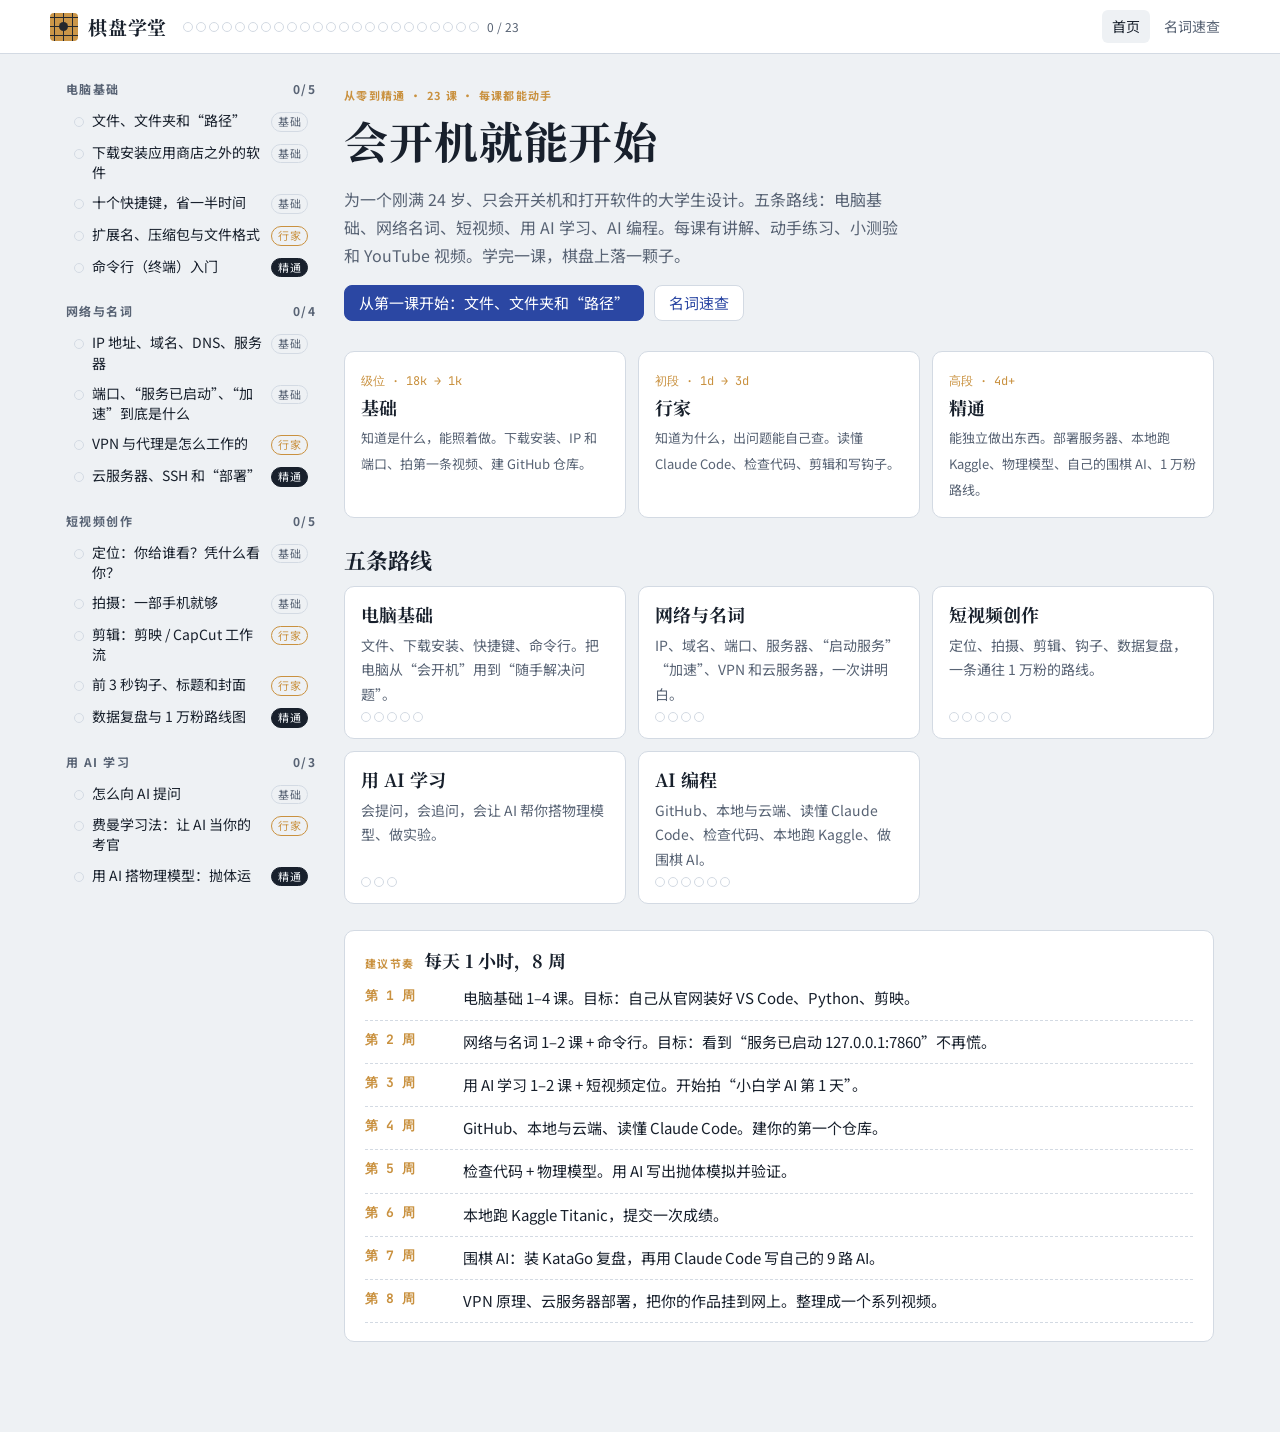
==== index.html @ 87fba6d6 "Add 棋盘学堂: interactive beginner learning site 23 lessons across computer basics, networking terms, sh" ====
<!doctype html>
<html lang="zh-CN">
<head>
<meta charset="utf-8">
<meta name="viewport" content="width=device-width, initial-scale=1, viewport-fit=cover">
<title>棋盘学堂</title>
<meta name="claude:viewport-fit-sides" content="cover">
<meta name="description" content="给零基础大学生的交互学习网站：电脑基础、网络名词、短视频、用 AI 学习、AI 编程。">
<link rel="preconnect" href="https://fonts.googleapis.com">
<link rel="preconnect" href="https://fonts.gstatic.com" crossorigin>
<link rel="stylesheet" href="https://fonts.googleapis.com/css2?family=JetBrains+Mono:wght@400;600&family=Noto+Sans+SC:wght@400;500;700&family=Noto+Serif+SC:wght@600;700&display=swap">
<style>
/* Layout: Go-board study room. Sticky header with a board-grid band, left column = tracks (tabs on phone), right = the lesson. Stones mark progress. */
:root {
  --paper: #eef1f4;
  --card: #ffffff;
  --ink: #18202c;
  --muted: #586374;
  --line: #d3dae3;
  --grid: rgba(24, 32, 44, 0.07);
  --accent: #2b47a3;
  --accent-soft: #e3e8f8;
  --wood: #c9913f;
  --wood-soft: #f5e6cc;
  --good: #1f7a4d;
  --good-soft: #dcf1e5;
  --bad: #b33a2e;
  --bad-soft: #f8e1de;
  --stone-b: #1a1d22;
  --stone-w: #fbfbf8;
  --code-bg: #f4f6f9;
  --font-display: "Noto Serif SC", "Songti SC", "SimSun", serif;
  --font-body: "Noto Sans SC", "PingFang SC", "Microsoft YaHei", system-ui, sans-serif;
  --font-mono: "JetBrains Mono", ui-monospace, "SF Mono", Consolas, monospace;
  --radius: 10px;
}
@media (prefers-color-scheme: dark) {
  :root:not([data-theme="light"]) {
    --paper: #0f131a; --card: #161c26; --ink: #e5e9f0; --muted: #98a3b3; --line: #273142;
    --grid: rgba(229, 233, 240, 0.05); --accent: #8ea4ff; --accent-soft: #1e2847;
    --wood: #d7a252; --wood-soft: #3a2c16; --good: #5fcf96; --good-soft: #15342a;
    --bad: #ff8a7a; --bad-soft: #3d1d1a; --stone-b: #07080a; --stone-w: #eceae2; --code-bg: #10151d;
    color-scheme: dark;
  }
}
:root[data-theme="dark"] {
  --paper: #0f131a; --card: #161c26; --ink: #e5e9f0; --muted: #98a3b3; --line: #273142;
  --grid: rgba(229, 233, 240, 0.05); --accent: #8ea4ff; --accent-soft: #1e2847;
  --wood: #d7a252; --wood-soft: #3a2c16; --good: #5fcf96; --good-soft: #15342a;
  --bad: #ff8a7a; --bad-soft: #3d1d1a; --stone-b: #07080a; --stone-w: #eceae2; --code-bg: #10151d;
  color-scheme: dark;
}

* { box-sizing: border-box; }
html { -webkit-text-size-adjust: 100%; }
body {
  margin: 0; background: var(--paper); color: var(--ink);
  font-family: var(--font-body); font-size: 15px; line-height: 1.75;
}
body::before { content: ""; position: fixed; inset: 0 0 auto; height: env(safe-area-inset-top, 0px); z-index: 10; background: var(--card); }
a { color: var(--accent); }
button, input, textarea, select { font: inherit; color: inherit; }
:focus-visible { outline: 2px solid var(--accent); outline-offset: 2px; }
code, kbd, pre { font-family: var(--font-mono); font-size: 0.88em; }
code { background: var(--code-bg); border: 1px solid var(--line); border-radius: 4px; padding: 0 4px; }
kbd { background: var(--card); border: 1px solid var(--line); border-bottom-width: 2px; border-radius: 4px; padding: 0 5px; }
pre { background: var(--code-bg); border: 1px solid var(--line); border-radius: 8px; padding: 12px 14px; overflow-x: auto; line-height: 1.55; margin: 0; }
pre code { background: none; border: 0; padding: 0; }
h1, h2, h3 { font-family: var(--font-display); text-wrap: balance; line-height: 1.3; margin: 0; }

/* ---------- header ---------- */
.top {
  position: sticky; top: env(safe-area-inset-top, 0px); z-index: 5;
  background: var(--card); border-bottom: 1px solid var(--line);
  padding-left: max(16px, env(safe-area-inset-left, 0px)); padding-right: max(16px, env(safe-area-inset-right, 0px));
}
.top-inner { max-width: 1180px; margin: 0 auto; display: flex; align-items: center; gap: 16px; padding-block: 10px; flex-wrap: wrap; }
.brand { display: flex; align-items: center; gap: 10px; text-decoration: none; color: var(--ink); }
.brand-mark { width: 28px; height: 28px; border-radius: 4px; background: var(--wood);
  background-image: linear-gradient(var(--stone-b) 1px, transparent 1px), linear-gradient(90deg, var(--stone-b) 1px, transparent 1px);
  background-size: 9px 9px; background-position: 4px 4px; position: relative; opacity: .95; }
.brand-mark::after { content: ""; position: absolute; width: 9px; height: 9px; border-radius: 50%; background: var(--stone-b); left: 9px; top: 9px; }
.brand-name { font-family: var(--font-display); font-weight: 700; font-size: 19px; letter-spacing: .04em; }
.top-nav { display: flex; gap: 4px; margin-left: auto; flex-wrap: wrap; }
.top-nav a { text-decoration: none; color: var(--muted); padding: 4px 10px; border-radius: 6px; font-size: 14px; }
.top-nav a.on, .top-nav a:hover { color: var(--ink); background: var(--paper); }
.progress-line { display: flex; align-items: center; gap: 8px; font-size: 12px; color: var(--muted); font-variant-numeric: tabular-nums; }
.stones { display: flex; gap: 3px; flex-wrap: wrap; }
.stone { width: 10px; height: 10px; border-radius: 50%; border: 1px solid var(--line); background: transparent; }
.stone.done { background: var(--stone-b); border-color: var(--stone-b); }
:root[data-theme="dark"] .stone.done { background: var(--stone-w); border-color: var(--stone-w); }
@media (prefers-color-scheme: dark) { :root:not([data-theme="light"]) .stone.done { background: var(--stone-w); border-color: var(--stone-w); } }

/* ---------- shell ---------- */
.shell {
  max-width: 1180px; margin: 0 auto; display: grid; grid-template-columns: 250px minmax(0, 1fr); gap: 28px;
  padding-left: max(16px, env(safe-area-inset-left, 0px)); padding-right: max(16px, env(safe-area-inset-right, 0px)); padding-block: 24px 64px;
}
.side { position: sticky; top: calc(env(safe-area-inset-top, 0px) + 70px); align-self: start; max-height: calc(100vh - 90px); overflow-y: auto; }
.track { margin-bottom: 18px; }
.track-h { font-size: 12px; letter-spacing: .12em; color: var(--muted); margin: 0 0 6px; display: flex; justify-content: space-between; font-weight: 700; }
.track ul { list-style: none; margin: 0; padding: 0; }
.track a { display: flex; gap: 8px; align-items: baseline; text-decoration: none; color: var(--ink); padding: 5px 8px; border-radius: 6px; font-size: 14px; line-height: 1.45; }
.track a:hover { background: var(--card); }
.track a.on { background: var(--accent-soft); color: var(--ink); font-weight: 500; }
.track a .stone { flex: none; transform: translateY(1px); }
.lvl { flex: none; font-size: 11px; padding: 0 6px; border-radius: 99px; border: 1px solid var(--line); color: var(--muted); line-height: 1.6; letter-spacing: .04em; }
.lvl.l2 { border-color: var(--wood); color: var(--wood); }
.lvl.l3 { background: var(--ink); color: var(--paper); border-color: var(--ink); }

main { min-width: 0; }
.crumb { font-size: 13px; color: var(--muted); display: flex; gap: 8px; align-items: center; flex-wrap: wrap; margin-bottom: 8px; }
.lesson-h1 { font-size: clamp(24px, 4vw, 34px); margin-bottom: 6px; }
.lead { color: var(--muted); font-size: 16px; margin: 0 0 22px; max-width: 68ch; }
.prose { max-width: 70ch; }
.prose h2 { font-size: 21px; margin: 30px 0 10px; }
.prose h3 { font-size: 17px; margin: 22px 0 6px; }
.prose p, .prose ul, .prose ol { margin: 0 0 12px; }
.prose li { margin-bottom: 4px; }
.prose pre { margin: 6px 0 14px; }
.note { border-left: 3px solid var(--wood); background: var(--wood-soft); padding: 10px 14px; border-radius: 0 8px 8px 0; margin: 14px 0; }
.note.warn { border-color: var(--bad); background: var(--bad-soft); }
.tbl { overflow-x: auto; margin: 10px 0 16px; }
.tbl table { border-collapse: collapse; min-width: 480px; width: 100%; font-size: 14px; }
.tbl th, .tbl td { border-bottom: 1px solid var(--line); padding: 7px 10px; text-align: left; vertical-align: top; }
.tbl th { font-weight: 700; color: var(--muted); font-size: 12px; letter-spacing: .06em; }

/* ---------- blocks ---------- */
.block { background: var(--card); border: 1px solid var(--line); border-radius: var(--radius); padding: 18px 20px; margin: 26px 0; }
.block-h { display: flex; align-items: baseline; gap: 10px; margin-bottom: 12px; flex-wrap: wrap; }
.block-h h2 { font-size: 18px; }
.tag { font-size: 11px; letter-spacing: .12em; color: var(--wood); font-weight: 700; }
.btn { border: 1px solid var(--line); background: var(--card); border-radius: 8px; padding: 6px 14px; cursor: pointer; line-height: 1.5; }
.btn:hover { border-color: var(--accent); }
.btn.primary { background: var(--accent); border-color: var(--accent); color: var(--card); }
.btn.small { padding: 2px 10px; font-size: 13px; }
.row { display: flex; gap: 10px; flex-wrap: wrap; align-items: center; }
.input, textarea.input, select.input { border: 1px solid var(--line); background: var(--paper); border-radius: 8px; padding: 7px 10px; width: 100%; }
textarea.input { resize: vertical; min-height: 70px; }
.muted { color: var(--muted); }
.small { font-size: 13px; }
.ok { color: var(--good); } .no { color: var(--bad); }

/* quiz */
.q { margin-bottom: 16px; }
.q-t { font-weight: 500; margin-bottom: 6px; }
.opts { display: grid; gap: 6px; }
.opt { text-align: left; border: 1px solid var(--line); background: var(--paper); border-radius: 8px; padding: 7px 12px; cursor: pointer; line-height: 1.5; }
.opt:hover { border-color: var(--accent); }
.opt.right { border-color: var(--good); background: var(--good-soft); }
.opt.wrong { border-color: var(--bad); background: var(--bad-soft); }
.explain { font-size: 14px; margin-top: 6px; }

/* videos */
.vids { display: grid; grid-template-columns: repeat(auto-fill, minmax(230px, 1fr)); gap: 10px; }
.vid { display: flex; gap: 10px; align-items: center; text-decoration: none; color: var(--ink); border: 1px solid var(--line); border-radius: 8px; padding: 10px 12px; background: var(--paper); line-height: 1.45; }
.vid:hover { border-color: var(--accent); }
.play { flex: none; width: 30px; height: 22px; border-radius: 6px; background: var(--bad); position: relative; }
.play::after { content: ""; position: absolute; left: 12px; top: 6px; border-left: 8px solid #fff; border-top: 5px solid transparent; border-bottom: 5px solid transparent; }
.vid small { display: block; color: var(--muted); font-size: 12px; }
.embed { margin-top: 12px; aspect-ratio: 16 / 9; max-width: 100%; width: 100%; border: 0; border-radius: 8px; background: #000; }
.saved-vids { display: grid; gap: 10px; margin-top: 10px; }

.done-bar { display: flex; gap: 14px; align-items: center; flex-wrap: wrap; justify-content: space-between; border-top: 1px solid var(--line); padding-top: 18px; margin-top: 30px; }

/* home */
.hero { padding-block: 8px 10px; }
.hero h1 { font-size: clamp(28px, 5vw, 44px); letter-spacing: .02em; }
.hero p { max-width: 62ch; color: var(--muted); font-size: 16px; }
.ladder { display: grid; grid-template-columns: repeat(3, minmax(0, 1fr)); gap: 12px; margin: 20px 0; }
.rung { border: 1px solid var(--line); border-radius: var(--radius); padding: 14px 16px; background: var(--card); }
.rung b { font-family: var(--font-display); font-size: 18px; display: block; }
.rung .rank { font-family: var(--font-mono); font-size: 12px; color: var(--wood); }
.track-cards { display: grid; grid-template-columns: repeat(auto-fill, minmax(260px, 1fr)); gap: 12px; }
.tcard { border: 1px solid var(--line); background: var(--card); border-radius: var(--radius); padding: 16px; text-decoration: none; color: var(--ink); display: flex; flex-direction: column; gap: 6px; }
.tcard:hover { border-color: var(--accent); }
.tcard h3 { font-size: 18px; }
.tcard p { margin: 0; color: var(--muted); font-size: 14px; flex: 1; }
.plan { counter-reset: wk; list-style: none; padding: 0; margin: 0; display: grid; gap: 8px; }
.plan li { display: grid; grid-template-columns: 88px minmax(0, 1fr); gap: 10px; border-bottom: 1px dashed var(--line); padding-bottom: 8px; }
.plan li b { font-family: var(--font-mono); font-size: 13px; color: var(--wood); }

/* glossary */
.gl { display: grid; gap: 10px; margin-top: 14px; }
.gl-item { border: 1px solid var(--line); background: var(--card); border-radius: 8px; padding: 10px 14px; }
.gl-item b { font-size: 16px; }
.gl-item .en { font-family: var(--font-mono); font-size: 12px; color: var(--muted); margin-left: 6px; }
.gl-item p { margin: 4px 0 0; }

/* widgets */
.term { background: #0d1117; color: #d8dee9; border-radius: 8px; padding: 12px; font-family: var(--font-mono); font-size: 13px; line-height: 1.6; height: 300px; overflow-y: auto; }
.term .p { color: #7ee787; } .term .e { color: #ff7b72; } .term .d { color: #79c0ff; }
.term-in { display: flex; gap: 8px; align-items: center; }
.term-in input { flex: 1; background: transparent; border: 0; color: #d8dee9; outline: none; font-family: var(--font-mono); font-size: 13px; min-width: 0; }
.missions { display: grid; gap: 4px; margin-top: 10px; font-size: 14px; }
.missions .m.done { color: var(--good); text-decoration: line-through; }
.steps { display: grid; gap: 6px; margin-top: 12px; }
.step { border: 1px solid var(--line); border-radius: 8px; padding: 8px 12px; background: var(--paper); opacity: .45; transition: opacity .3s, border-color .3s; }
.step.lit { opacity: 1; border-color: var(--accent); }
.step b { font-family: var(--font-mono); font-size: 12px; color: var(--accent); margin-right: 6px; }
.hl { background: var(--wood-soft); border-bottom: 2px solid var(--wood); cursor: pointer; padding: 0 2px; border-radius: 3px; }
.decoded { background: var(--paper); border: 1px solid var(--line); border-radius: 8px; padding: 10px 12px; margin-top: 10px; line-height: 2; word-break: break-word; }
.explain-box { margin-top: 10px; font-size: 14px; min-height: 2em; }
.cols4 { display: grid; grid-template-columns: repeat(4, minmax(0, 1fr)); gap: 8px; margin-top: 12px; }
.col { border: 1px solid var(--line); border-radius: 8px; padding: 8px; background: var(--paper); min-height: 120px; min-width: 0; }
.col h4 { margin: 0 0 6px; font-size: 13px; }
.col .chip { display: block; font-family: var(--font-mono); font-size: 12px; background: var(--card); border: 1px solid var(--line); border-radius: 6px; padding: 2px 6px; margin-bottom: 4px; overflow-wrap: anywhere; }
.log { font-family: var(--font-mono); font-size: 12px; color: var(--muted); margin-top: 8px; min-height: 1.6em; }
.transcript { display: grid; gap: 2px; font-family: var(--font-mono); font-size: 13px; background: var(--code-bg); border: 1px solid var(--line); border-radius: 8px; padding: 8px; overflow-x: auto; }
.tl { padding: 3px 8px; border-radius: 4px; cursor: pointer; white-space: pre-wrap; overflow-wrap: anywhere; }
.tl:hover, .tl.on { background: var(--accent-soft); }
.tl.add { color: var(--good); } .tl.del { color: var(--bad); }
.codepick .tl { white-space: pre; }
.results { display: grid; gap: 8px; }
.result { text-align: left; border: 1px solid var(--line); background: var(--paper); border-radius: 8px; padding: 8px 12px; cursor: pointer; line-height: 1.45; }
.result .u { font-size: 12px; color: var(--good); font-family: var(--font-mono); }
.result .ad { font-size: 11px; font-weight: 700; margin-right: 6px; }
.result.right { border-color: var(--good); } .result.wrong { border-color: var(--bad); }
.keyzone { border: 2px dashed var(--line); border-radius: 8px; padding: 18px; text-align: center; cursor: pointer; }
.keyzone:focus { border-color: var(--accent); outline: none; }
.slider { display: grid; grid-template-columns: 110px minmax(0, 1fr) 64px; gap: 10px; align-items: center; font-size: 14px; }
.slider output { font-family: var(--font-mono); font-variant-numeric: tabular-nums; text-align: right; }
canvas { max-width: 100%; display: block; }
.sim-canvas { width: 100%; height: auto; border: 1px solid var(--line); border-radius: 8px; background: var(--paper); }
.stat { display: flex; gap: 18px; flex-wrap: wrap; font-size: 14px; margin-top: 8px; font-variant-numeric: tabular-nums; }
.stat b { font-family: var(--font-mono); }
.go-wrap { display: grid; grid-template-columns: minmax(0, 420px) minmax(0, 1fr); gap: 18px; align-items: start; }
.go-board { width: 100%; max-width: 420px; aspect-ratio: 1; cursor: pointer; border-radius: 6px; }
.tree { font-family: var(--font-mono); font-size: 13px; }
.tree button { background: none; border: 0; cursor: pointer; padding: 1px 4px; border-radius: 4px; text-align: left; }
.tree button:hover { background: var(--accent-soft); }
.tree ul { list-style: none; margin: 0; padding-left: 18px; border-left: 1px dashed var(--line); }
.pathbar { font-family: var(--font-mono); font-size: 13px; background: var(--code-bg); border: 1px solid var(--line); border-radius: 6px; padding: 6px 10px; margin-top: 8px; overflow-wrap: anywhere; }
.proxy-svg { width: 100%; max-width: 640px; height: auto; }
.grid2 { display: grid; grid-template-columns: minmax(0, 1fr) minmax(0, 1fr); gap: 12px; }
.copy-wrap { position: relative; }
.copy-btn { position: absolute; right: 8px; top: 8px; font-size: 12px; padding: 1px 8px; border-radius: 6px; border: 1px solid var(--line); background: var(--card); cursor: pointer; }

/* ---------- phone ---------- */
@media (max-width: 860px) {
  .shell { grid-template-columns: minmax(0, 1fr); gap: 12px; padding-block: 12px 56px; }
  .side { position: static; max-height: none; overflow: visible; }
  .side .track ul { display: none; }
  .side.open .track ul { display: block; }
  .side-toggle { display: inline-flex !important; }
  .go-wrap, .grid2 { grid-template-columns: minmax(0, 1fr); }
  .cols4 { grid-template-columns: repeat(2, minmax(0, 1fr)); }
  .ladder { grid-template-columns: minmax(0, 1fr); }
  .top-nav { margin-left: 0; }
}
.side-toggle { display: none; margin-bottom: 8px; }
@media (prefers-reduced-motion: reduce) { * { transition: none !important; animation: none !important; } }

</style>
<header class="top"><div class="top-inner">
  <a class="brand" href="#home"><span class="brand-mark" aria-hidden="true"></span><span class="brand-name">棋盘学堂</span></a>
  <div class="progress-line" title="学完一课落一子"><div class="stones" id="stones"></div><span id="pcount"></span></div>
  <nav class="top-nav"><a href="#home" data-v="home">首页</a><a href="#glossary" data-v="glossary">名词速查</a></nav>
</div></header>
<div class="shell"><aside class="side" id="side"></aside><main id="main"></main></div>
<script>
// 课程内容。每课：id / track / level(1基础 2行家 3精通) / title / lead / body(HTML) / widget / quiz / videos
const TRACKS = [
  { id: "pc", name: "电脑基础", desc: "文件、下载安装、快捷键、命令行。把电脑从“会开机”用到“随手解决问题”。" },
  { id: "net", name: "网络与名词", desc: "IP、域名、端口、服务器、“启动服务”“加速”、VPN 和云服务器，一次讲明白。" },
  { id: "video", name: "短视频创作", desc: "定位、拍摄、剪辑、钩子、数据复盘，一条通往 1 万粉的路线。" },
  { id: "ailearn", name: "用 AI 学习", desc: "会提问，会追问，会让 AI 帮你搭物理模型、做实验。" },
  { id: "aicode", name: "AI 编程", desc: "GitHub、本地与云端、读懂 Claude Code、检查代码、本地跑 Kaggle、做围棋 AI。" },
];

const LEVELS = { 1: "基础", 2: "行家", 3: "精通" };

const yt = (t, q) => ({ t, q });

const LESSONS = [
  // ===================== 电脑基础 =====================
  {
    id: "a1", track: "pc", level: 1, title: "文件、文件夹和“路径”",
    lead: "电脑里所有东西都是文件，文件放在文件夹里。路径就是文件的“门牌号”。",
    body: `
<h2>先建立一个画面</h2>
<p>把硬盘想成一栋楼：<b>盘</b>（C 盘、D 盘）是楼，<b>文件夹</b>是房间，<b>文件</b>是房间里的东西。路径就是从大门走到这个东西的路线。</p>
<div class="tbl"><table>
<tr><th>系统</th><th>路径长这样</th><th>分隔符</th></tr>
<tr><td>Windows</td><td><code>C:\\Users\\小明\\Downloads\\setup.exe</code></td><td>反斜杠 <code>\\</code></td></tr>
<tr><td>Mac / Linux</td><td><code>/Users/xiaoming/Downloads/setup.dmg</code></td><td>斜杠 <code>/</code></td></tr>
</table></div>
<h2>三个最常用的文件夹</h2>
<ul>
<li><b>下载 Downloads</b>：浏览器下载的东西默认都在这。找不到下载的文件，先看这里。</li>
<li><b>桌面 Desktop</b>：其实也只是一个文件夹，只是显示在屏幕上。</li>
<li><b>文档 Documents</b>：适合放你自己的作业、项目。</li>
</ul>
<h2>小技巧</h2>
<ul>
<li>Windows：在资源管理器顶部地址栏点一下，就能看到并复制完整路径。</li>
<li>Mac：在访达里选中文件，按 <kbd>Option</kbd>+<kbd>Cmd</kbd>+<kbd>C</kbd> 复制路径。</li>
<li>给文件夹起名尽量用<b>英文、不带空格</b>（比如 <code>my-project</code>），以后编程时会少很多麻烦。</li>
</ul>
<p>下面这个小练习：点文件夹往里走，看看路径怎么变。</p>`,
    widget: "pathTree",
    quiz: [
      { q: "你在浏览器里下载了一个安装包，最可能在哪里找到它？", o: ["回收站", "下载 (Downloads) 文件夹", "C:\\Windows", "桌面上一定有"], a: 1, e: "浏览器默认把文件存进“下载”文件夹，除非你改过设置。" },
      { q: "下面哪个是 Mac 的路径写法？", o: ["C:\\Users\\me", "/Users/me/Documents", "D:/我的文档", "\\\\server\\share"], a: 1, e: "Mac 和 Linux 从根目录 / 开始，用斜杠分隔。" },
    ],
    videos: [yt("文件和文件夹管理入门", "电脑小白 文件 文件夹 管理 教程"), yt("Windows 资源管理器使用", "Windows 11 File Explorer beginner tutorial"), yt("Mac 访达 Finder 入门", "Mac Finder 新手 教程")],
  },
  {
    id: "a2", track: "pc", level: 1, title: "下载安装应用商店之外的软件",
    lead: "最重要的一条：只去官网或官方 GitHub 下载。其他的都是在给自己找麻烦。",
    body: `
<h2>四步法（以 VS Code 为例）</h2>
<ol>
<li><b>搜官网</b>：搜索“VS Code 官网”，认准域名 <code>code.visualstudio.com</code>。搜索结果里标着“广告”的、“XX 下载站”“高速下载”“绿色版”的，一律跳过。</li>
<li><b>选对版本</b>：看你的系统。Windows 选 <code>.exe</code> 或 <code>.msi</code>；Mac 选 <code>.dmg</code>，并分清 Apple 芯片（M1/M2/M3/M4）还是 Intel 芯片。</li>
<li><b>运行安装包</b>：去“下载”文件夹双击它。</li>
<li><b>处理安全提示</b>（见下表）。</li>
</ol>
<div class="tbl"><table>
<tr><th>你看到的提示</th><th>什么意思</th><th>怎么做</th></tr>
<tr><td>Windows：“Windows 已保护你的电脑”</td><td>SmartScreen 不认识这个程序</td><td>确认是官网下的 → 点“更多信息”→“仍要运行”</td></tr>
<tr><td>Windows：“是否允许此应用对你的设备进行更改？”</td><td>安装要管理员权限</td><td>来源可靠就点“是”</td></tr>
<tr><td>Mac：“无法打开，因为无法验证开发者”</td><td>不是 App Store 的软件</td><td>系统设置 → 隐私与安全性 → 往下找到“仍要打开”</td></tr>
<tr><td>Mac：dmg 打开后是个窗口</td><td>这就是安装界面</td><td>把图标拖进 Applications 文件夹</td></tr>
</table></div>
<h2>安装时的坑</h2>
<ul>
<li>一路“下一步”之前，看清有没有<b>默认勾选</b>的“顺便安装 XX 浏览器/管家”，取消勾选。</li>
<li>安装位置一般默认就好。C 盘很小的话可以改到 D 盘，但路径里别带中文。</li>
<li>卸载：Windows 在“设置 → 应用”；Mac 把应用从“应用程序”拖进废纸篓。</li>
</ul>
<div class="note">程序员常用软件（Python、Git、Node.js、VS Code）全部有官网，都是免费的。要你付费的“破解版”“绿色版”，大概率带病毒。</div>`,
    widget: "fakeSearch",
    quiz: [
      { q: "你要下载 Python，哪个网址是官方的？", o: ["python-download.cn", "www.python.org", "pc.qq.com/python", "python 高速下载器"], a: 1, e: "Python 官方网站是 python.org。" },
      { q: "Mac 上下载了 .dmg，双击后弹出一个窗口，下一步是？", o: ["直接在窗口里双击图标运行", "把应用图标拖进 Applications 文件夹", "删掉 dmg 重新下载", "重启电脑"], a: 1, e: "拖进 Applications 才算装好；之后 dmg 可以推出并删除。" },
      { q: "安装向导里出现一个默认打勾的“同时安装XX安全管家”，怎么办？", o: ["必须装，不然装不了", "取消勾选再继续", "关掉安装程序"], a: 1, e: "这类捆绑软件可以取消，不影响主程序。" },
    ],
    videos: [yt("如何安全下载安装软件", "如何 安全 下载 安装 软件 官网 小白"), yt("Mac 安装非 App Store 软件", "Mac install apps outside App Store dmg"), yt("Windows SmartScreen 是什么", "Windows SmartScreen run anyway explained")],
  },
  {
    id: "a3", track: "pc", level: 1, title: "十个快捷键，省一半时间",
    lead: "会用快捷键的人，看起来就像“会电脑”的人。先练这十个。",
    body: `
<div class="tbl"><table>
<tr><th>功能</th><th>Windows</th><th>Mac</th></tr>
<tr><td>复制 / 粘贴 / 剪切</td><td><kbd>Ctrl</kbd>+<kbd>C</kbd> / <kbd>V</kbd> / <kbd>X</kbd></td><td><kbd>Cmd</kbd>+<kbd>C</kbd> / <kbd>V</kbd> / <kbd>X</kbd></td></tr>
<tr><td>撤销 / 重做</td><td><kbd>Ctrl</kbd>+<kbd>Z</kbd> / <kbd>Ctrl</kbd>+<kbd>Y</kbd></td><td><kbd>Cmd</kbd>+<kbd>Z</kbd> / <kbd>Cmd</kbd>+<kbd>Shift</kbd>+<kbd>Z</kbd></td></tr>
<tr><td>全选</td><td><kbd>Ctrl</kbd>+<kbd>A</kbd></td><td><kbd>Cmd</kbd>+<kbd>A</kbd></td></tr>
<tr><td>保存</td><td><kbd>Ctrl</kbd>+<kbd>S</kbd></td><td><kbd>Cmd</kbd>+<kbd>S</kbd></td></tr>
<tr><td>页面内查找</td><td><kbd>Ctrl</kbd>+<kbd>F</kbd></td><td><kbd>Cmd</kbd>+<kbd>F</kbd></td></tr>
<tr><td>切换窗口</td><td><kbd>Alt</kbd>+<kbd>Tab</kbd></td><td><kbd>Cmd</kbd>+<kbd>Tab</kbd></td></tr>
<tr><td>截图</td><td><kbd>Win</kbd>+<kbd>Shift</kbd>+<kbd>S</kbd></td><td><kbd>Cmd</kbd>+<kbd>Shift</kbd>+<kbd>4</kbd></td></tr>
<tr><td>搜索并打开程序</td><td><kbd>Win</kbd> 然后打字</td><td><kbd>Cmd</kbd>+<kbd>空格</kbd> 然后打字</td></tr>
<tr><td>强制退出卡死程序</td><td><kbd>Ctrl</kbd>+<kbd>Shift</kbd>+<kbd>Esc</kbd>（任务管理器）</td><td><kbd>Cmd</kbd>+<kbd>Option</kbd>+<kbd>Esc</kbd></td></tr>
</table></div>
<p>下面的练习区会检测你按下的组合键。先点一下练习框，再按提示按键。</p>`,
    widget: "keys",
    quiz: [
      { q: "程序卡死了点什么都没反应，Windows 上应该按？", o: ["Ctrl+Z", "Ctrl+Shift+Esc 打开任务管理器结束它", "一直点关闭按钮", "拔电源"], a: 1, e: "任务管理器里选中程序 → 结束任务。拔电源是最后手段。" },
      { q: "Mac 上最快打开任何程序的方法？", o: ["去 Launchpad 一页页翻", "Cmd+空格 打开聚焦搜索，输入名字回车", "重启"], a: 1, e: "Spotlight 聚焦搜索，输入前几个字母就行。" },
    ],
    videos: [yt("常用快捷键大全", "电脑 常用 快捷键 新手 必学"), yt("Mac keyboard shortcuts for beginners", "Mac keyboard shortcuts beginners")],
  },
  {
    id: "a4", track: "pc", level: 2, title: "扩展名、压缩包与文件格式",
    lead: "文件名最后一个点后面的部分（扩展名）决定了用什么程序打开它。",
    body: `
<h2>先让扩展名显示出来</h2>
<ul>
<li>Windows 11：资源管理器 → 查看 → 显示 → 勾选“文件扩展名”。</li>
<li>Mac：访达 → 设置 → 高级 → 勾选“显示所有文件扩展名”。</li>
</ul>
<div class="tbl"><table>
<tr><th>扩展名</th><th>是什么</th><th>用什么打开</th></tr>
<tr><td><code>.exe .msi</code></td><td>Windows 程序 / 安装包</td><td>双击运行</td></tr>
<tr><td><code>.dmg .pkg</code></td><td>Mac 安装包</td><td>双击</td></tr>
<tr><td><code>.zip .rar .7z</code></td><td>压缩包，里面装着很多文件</td><td>右键 → 全部解压；Windows 用 7-Zip，Mac 用 The Unarchiver</td></tr>
<tr><td><code>.mp4 .mov</code></td><td>视频</td><td>播放器、剪映</td></tr>
<tr><td><code>.py .js .html</code></td><td>代码，本质是纯文本</td><td>VS Code</td></tr>
<tr><td><code>.csv</code></td><td>表格数据（Kaggle 最常见）</td><td>Excel、Python pandas</td></tr>
<tr><td><code>.ipynb</code></td><td>Jupyter 笔记本</td><td>Jupyter、VS Code、Kaggle</td></tr>
<tr><td><code>.md</code></td><td>Markdown 文档（GitHub 的 README）</td><td>VS Code、任何文本编辑器</td></tr>
</table></div>
<div class="note warn">一个叫 <code>作业答案.pdf.exe</code> 的文件是程序，不是 PDF。这是病毒最常见的伪装。</div>
<h2>压缩包一定要先解压</h2>
<p>直接双击 zip 里的程序，常常运行失败，因为它找不到同一个包里的其他文件。正确做法：右键 → 全部解压 → 进解压出来的文件夹再运行。</p>`,
    quiz: [
      { q: "朋友发来“照片.jpg.exe”，它其实是？", o: ["一张照片", "一个程序，可能是病毒", "一个压缩包"], a: 1, e: "真正的扩展名是最后一个点后面的 .exe。" },
      { q: "Kaggle 比赛的数据大多是什么格式？", o: [".exe", ".csv", ".dmg", ".mp3"], a: 1, e: "CSV 是逗号分隔的表格文本。" },
    ],
    videos: [yt("文件扩展名是什么", "file extensions explained for beginners"), yt("压缩与解压缩教程", "zip 压缩 解压 教程 7-Zip")],
  },
  {
    id: "a5", track: "pc", level: 3, title: "命令行（终端）入门",
    lead: "黑窗口不可怕。它就是“打字版的文件管理器”。AI 编程时你会天天看到它。",
    body: `
<h2>怎么打开</h2>
<ul>
<li>Windows：开始菜单搜索 <b>Terminal</b>（终端）或 <b>PowerShell</b>。</li>
<li>Mac：<kbd>Cmd</kbd>+<kbd>空格</kbd> 搜索 <b>Terminal</b>（终端）。</li>
</ul>
<h2>最常用的命令</h2>
<div class="tbl"><table>
<tr><th>命令</th><th>意思</th><th>相当于鼠标的</th></tr>
<tr><td><code>pwd</code></td><td>我现在在哪个文件夹</td><td>看地址栏</td></tr>
<tr><td><code>ls</code>（Windows 也可用 <code>dir</code>）</td><td>列出这里有什么</td><td>打开文件夹看一眼</td></tr>
<tr><td><code>cd 名字</code></td><td>进入某个文件夹</td><td>双击文件夹</td></tr>
<tr><td><code>cd ..</code></td><td>回到上一级</td><td>点“返回”</td></tr>
<tr><td><code>mkdir 名字</code></td><td>新建文件夹</td><td>右键 → 新建文件夹</td></tr>
<tr><td><code>python 文件.py</code></td><td>用 Python 运行一个程序</td><td>没有对应，这就是命令行存在的意义</td></tr>
</table></div>
<div class="note">AI 让你“在终端运行 <code>pip install numpy</code>”时：复制这一行，粘贴到终端，回车。看最后几行有没有 <code>Error</code>。</div>
<p>下面是一个模拟终端，随便敲，不会弄坏任何东西。完成右侧的小任务。</p>`,
    widget: "terminal",
    quiz: [
      { q: "想回到上一级文件夹，输入？", o: ["cd ..", "back", "ls ..", "pwd"], a: 0, e: "两个点 .. 代表上一级目录。" },
      { q: "命令运行后最后一行出现 ModuleNotFoundError，说明？", o: ["电脑坏了", "缺少某个 Python 库，需要 pip install 它", "网络断了"], a: 1, e: "把报错整段复制给 AI，它会告诉你装哪个库。" },
    ],
    videos: [yt("命令行入门（中文）", "命令行 终端 入门 小白 教程"), yt("Command line crash course", "command line crash course beginners")],
  },

  // ===================== 网络与名词 =====================
  {
    id: "b1", track: "net", level: 1, title: "IP 地址、域名、DNS、服务器",
    lead: "上网的本质：你的电脑找到另一台电脑（服务器），向它要东西。",
    body: `
<h2>一句话版本</h2>
<ul>
<li><b>服务器</b>：一台一直开着、专门回应别人请求的电脑。没什么神秘的，你的笔记本也能当服务器。</li>
<li><b>IP 地址</b>：网络上每台电脑的“电话号码”，比如 <code>142.250.72.14</code>。</li>
<li><b>域名</b>：好记的名字，比如 <code>google.com</code>。</li>
<li><b>DNS</b>：网络上的“通讯录”，把域名翻译成 IP。</li>
</ul>
<h2>你在浏览器输入网址后发生了什么</h2>
<ol>
<li>浏览器问 DNS：“github.com 的 IP 是多少？”</li>
<li>DNS 回答：“140.82.112.3”。</li>
<li>浏览器连上这个 IP 的 443 端口（HTTPS 加密）。</li>
<li>服务器把网页发回来，浏览器画出来。</li>
</ol>
<p>在下面输入任意域名，看一遍这个过程。</p>
<h2>两种特殊的 IP</h2>
<div class="tbl"><table>
<tr><th>IP</th><th>意思</th></tr>
<tr><td><code>127.0.0.1</code> 或 <code>localhost</code></td><td>“我自己这台电脑”。别人访问不到。</td></tr>
<tr><td><code>192.168.x.x</code> / <code>10.x.x.x</code></td><td>局域网（家里 / 学校 Wi-Fi 内部）地址。同一个 Wi-Fi 下的手机能访问。</td></tr>
<tr><td><code>0.0.0.0</code></td><td>出现在“服务监听在 0.0.0.0”时，意思是“本机所有网卡都接受连接”。</td></tr>
</table></div>`,
    widget: "dns",
    quiz: [
      { q: "DNS 的作用是？", o: ["加速下载", "把域名翻译成 IP 地址", "防病毒", "存网页"], a: 1, e: "DNS 就是通讯录。" },
      { q: "程序提示“打开 http://127.0.0.1:8080”，这个网址发给同学他能打开吗？", o: ["能", "不能，127.0.0.1 指的是各自的电脑本身"], a: 1, e: "127.0.0.1 永远是“我自己”。同学打开会访问他自己的电脑。" },
    ],
    videos: [yt("DNS 是怎么工作的", "DNS 原理 动画 讲解"), yt("What is an IP address", "what is an IP address explained simply"), yt("How the internet works", "how does the internet work explained")],
  },
  {
    id: "b2", track: "net", level: 1, title: "端口、“服务已启动”、“加速”到底是什么",
    lead: "你看不懂的那些话，把名词拆开就懂了。下面有一个“术语翻译器”，粘贴任何看不懂的话进去试试。",
    body: `
<h2>端口：一台电脑上的“房间号”</h2>
<p>IP 找到一栋楼（电脑），端口找到楼里的某个房间（某个程序）。<code>127.0.0.1:7860</code> 意思是“我这台电脑上，7860 号房间里的那个程序”。</p>
<div class="tbl"><table>
<tr><th>常见端口</th><th>通常是谁</th></tr>
<tr><td>80 / 443</td><td>网站（HTTP / HTTPS）</td></tr>
<tr><td>22</td><td>SSH，远程登录服务器</td></tr>
<tr><td>3000 / 5173 / 8000 / 8080</td><td>你自己写的网页程序在本地运行</td></tr>
<tr><td>7860</td><td>很多 AI 演示（Gradio、Stable Diffusion WebUI）</td></tr>
<tr><td>8888</td><td>Jupyter Notebook</td></tr>
</table></div>
<h2>“服务启动了”是什么意思</h2>
<p>程序开始在某个端口<b>等待</b>别人连它。这时终端会“卡住”不动，这是正常的，它在工作。不要关掉终端窗口，复制它给你的地址到浏览器打开。想停止就在终端按 <kbd>Ctrl</kbd>+<kbd>C</kbd>。</p>
<h2>“加速”通常指这几种</h2>
<ul>
<li><b>镜像加速 / 换源</b>：软件包的官方服务器在国外，下载慢。国内有人复制了一份（镜像），比如清华源：<code>pip install numpy -i https://pypi.tuna.tsinghua.edu.cn/simple</code>。</li>
<li><b>CDN 加速</b>：把网站内容复制到全国各地的服务器上，你访问离你最近的那台。</li>
<li><b>GPU 加速</b>：用显卡算 AI，比 CPU 快几十倍。和网络无关。</li>
<li><b>网络加速器</b>：游戏和外网访问用的线路优化，本质常常是代理，见下一课。</li>
</ul>
<div class="note">“端口被占用 (Address already in use)”：说明那个房间已经有程序在用了。通常是你之前启动的同一个程序没关。关掉旧的，或换一个端口。</div>`,
    widget: "decoder",
    quiz: [
      { q: "终端显示 Running on http://127.0.0.1:7860 然后就不动了，你应该？", o: ["以为卡死，关掉终端", "保持终端开着，在浏览器打开这个地址", "重启电脑"], a: 1, e: "服务在等你访问。关掉终端服务就停了。" },
      { q: "pip 下载很慢，“换清华源”属于哪种加速？", o: ["GPU 加速", "镜像加速", "CDN 加速"], a: 1, e: "从国内的镜像服务器下载同样的包。" },
      { q: "报错 Address already in use 最可能的原因？", o: ["网线断了", "这个端口已被另一个程序（常常是旧的自己）占用", "需要 VPN"], a: 1, e: "关掉旧进程，或换个端口。" },
    ],
    videos: [yt("什么是端口", "端口 port 是什么 通俗 讲解"), yt("localhost explained", "what is localhost and ports explained"), yt("pip 换源教程", "pip 换源 清华镜像 教程")],
  },
  {
    id: "b3", track: "net", level: 2, title: "VPN 与代理是怎么工作的",
    lead: "理解原理，知道风险，合法合规地使用。",
    body: `
<h2>原理：找个“中间人”替你去</h2>
<p>平时：你的电脑 → 直接连 → 网站。用代理或 VPN：你的电脑 → <b>加密</b>连到中间服务器 → 中间服务器替你连网站 → 把结果加密传回来。</p>
<p>所以对网站来说，访问它的是中间服务器的 IP；对你所在网络（学校、运营商）来说，只看到你和中间服务器之间有一条加密连接。</p>
<div class="tbl"><table>
<tr><th>名词</th><th>区别</th></tr>
<tr><td>VPN</td><td>把整台电脑的网络流量都走隧道。学校、公司常用 VPN 让你在家访问内网（图书馆数据库、内部系统）。</td></tr>
<tr><td>代理 (Proxy)</td><td>一般只代理某些程序（比如浏览器）的流量。</td></tr>
<tr><td>“全局模式”/“规则模式”</td><td>全部流量都走中间服务器 / 只有指定网站走。</td></tr>
<tr><td>终端里的代理</td><td>命令行程序（git、pip）默认不走系统代理，要单独设置 <code>HTTPS_PROXY</code> 环境变量。</td></tr>
</table></div>
<div class="note warn"><b>法律提醒</b>：不同国家和地区对 VPN 的规定差别很大。在中国大陆，使用未经批准的跨境 VPN 或“翻墙”服务存在法律风险。请使用学校、公司提供的合规 VPN，或在法律允许的地区使用。本站只讲原理，不提供任何具体服务或节点。</div>
<h2>安全注意</h2>
<ul>
<li>中间服务器理论上能看到你的流量（HTTPS 内容除外）。免费、来路不明的服务风险很大。</li>
<li>VPN 不让你“匿名”，只是换了一个“谁能看到你”的对象。</li>
</ul>`,
    widget: "proxy",
    quiz: [
      { q: "用了代理后，网站看到的访问者 IP 是？", o: ["你电脑的 IP", "代理服务器的 IP", "没有 IP"], a: 1, e: "网站只和代理服务器打交道。" },
      { q: "浏览器能打开 GitHub，但终端里 git clone 很慢或失败，常见原因？", o: ["Git 坏了", "终端程序没有走代理设置", "GitHub 关闭了"], a: 1, e: "命令行要单独设置代理环境变量，或用镜像。" },
    ],
    videos: [yt("VPN 是如何工作的", "how does a VPN work explained animation"), yt("代理和 VPN 的区别", "proxy vs VPN difference explained")],
  },
  {
    id: "b4", track: "net", level: 3, title: "云服务器、SSH 和“部署”",
    lead: "“部署”就是：把程序放到一台一直开机、别人能访问的电脑上运行起来。",
    body: `
<h2>本地 vs 云</h2>
<div class="tbl"><table>
<tr><th></th><th>本地（你的电脑）</th><th>云服务器（租来的电脑）</th></tr>
<tr><td>谁能访问</td><td>只有你（127.0.0.1）</td><td>全世界（公网 IP）</td></tr>
<tr><td>关机后</td><td>服务停了</td><td>一直在线</td></tr>
<tr><td>花钱</td><td>不花钱</td><td>按月付，便宜的几十元一个月</td></tr>
<tr><td>例子</td><td>在笔记本上跑 Jupyter</td><td>阿里云 / 腾讯云 / AWS / Google Cloud 上的服务器</td></tr>
</table></div>
<h2>SSH：远程控制服务器的终端</h2>
<pre><code>ssh root@47.100.12.34
# 意思：用 root 这个用户，登录 IP 为 47.100.12.34 的服务器
# 之后你敲的命令都在那台服务器上运行</code></pre>
<h2>部署的三条路，从易到难</h2>
<ol>
<li><b>静态网页</b>：GitHub Pages、Vercel、Netlify，免费。这个学习网站本身就可以这样部署。</li>
<li><b>AI 小应用</b>：Hugging Face Spaces（Gradio），免费，适合做演示。</li>
<li><b>自己的云服务器</b>：SSH 登录 → 装环境 → 运行程序 → 在安全组里放开端口 → 用公网 IP 访问。</li>
</ol>
<div class="note">云服务器“访问不了”最常见的原因：控制台的<b>安全组/防火墙</b>没放开那个端口；或者程序只监听了 127.0.0.1，应该改成 0.0.0.0。</div>`,
    quiz: [
      { q: "云服务器上程序跑起来了，但用公网 IP 打不开，先检查？", o: ["换浏览器", "安全组是否开放了端口、程序是否监听 0.0.0.0", "重装系统"], a: 1, e: "这两个原因占了绝大多数。" },
      { q: "免费部署一个纯 HTML 网页，最简单的是？", o: ["买云服务器", "GitHub Pages", "自己电脑一直开着"], a: 1, e: "仓库设置里打开 Pages 就行。" },
    ],
    videos: [yt("GitHub Pages 部署网站", "GitHub Pages 部署 静态网站 教程"), yt("SSH 入门", "SSH beginners tutorial connect to server"), yt("云服务器新手教程", "云服务器 新手 入门 部署 教程")],
  },

  // ===================== 短视频 =====================
  {
    id: "c1", track: "video", level: 1, title: "定位：你给谁看？凭什么看你？",
    lead: "1 万粉的账号，几乎都能用一句话说清楚：我是谁，帮谁，解决什么。",
    body: `
<h2>定位公式</h2>
<p><b>我是 ___（身份），专门帮 ___（人群）解决 ___（问题/提供 ___ 价值）。</b></p>
<p>例子：“24 岁零基础大学生，记录自己用 AI 从电脑小白学到做出围棋 AI 的全过程。”这句话里有身份（真实、有反差）、人群（同样的小白）、价值（可以跟着学）。</p>
<h2>为什么“记录成长”适合你</h2>
<ul>
<li>不需要你已经是专家，过程本身就是内容。</li>
<li>反差感强：零基础 → 做出 AI。</li>
<li>这个网站学的每一课，都可以是一期视频。</li>
</ul>
<h2>找选题的三个地方</h2>
<ol>
<li>同领域爆款视频的<b>评论区</b>：大家在问什么，就拍什么。</li>
<li>抖音 / B 站 / 小红书 / YouTube 的搜索框联想词。</li>
<li>你自己刚踩过的坑，因为一个月前的你就是观众。</li>
</ol>
<p>用下面的生成器试试你的定位。</p>`,
    widget: "niche",
    quiz: [
      { q: "哪个定位更容易涨粉？", o: ["分享我的日常生活", "零基础大学生 30 天用 AI 做出围棋 AI 的全过程", "什么火拍什么"], a: 1, e: "具体、有反差、可追更。" },
    ],
    videos: [yt("短视频账号定位方法", "短视频 账号定位 方法 新手"), yt("YouTube niche for beginners", "how to find your YouTube niche beginners")],
  },
  {
    id: "c2", track: "video", level: 1, title: "拍摄：一部手机就够",
    lead: "观众能忍受画面一般，忍受不了声音差。先管声音，再管光，最后才是画面。",
    body: `
<h2>优先级清单</h2>
<ol>
<li><b>声音</b>：手机放近一点，在小房间、有窗帘被子的地方录，回声少。预算有 100 元就先买领夹麦克风。</li>
<li><b>光</b>：面对窗户坐，让自然光打在脸上。不要背对窗户。</li>
<li><b>稳定</b>：手机支架或叠几本书。</li>
<li><b>竖屏 9:16</b>：抖音、快手、小红书、YouTube Shorts 都是竖屏。B 站和 YouTube 长视频用横屏 16:9。</li>
<li><b>擦镜头</b>：很多“画质糊”只是镜头上有指纹。</li>
</ol>
<h2>录屏类视频（教电脑 / AI 编程）</h2>
<ul>
<li>Windows：<kbd>Win</kbd>+<kbd>G</kbd> 游戏栏录屏，或 OBS（免费，官网 obsproject.com）。</li>
<li>Mac：<kbd>Cmd</kbd>+<kbd>Shift</kbd>+<kbd>5</kbd>。</li>
<li>把屏幕缩放调大、字号调大，因为观众是在手机上看。</li>
</ul>`,
    quiz: [
      { q: "预算只有 100 元，最该买？", o: ["补光灯", "领夹麦克风", "新手机", "稳定器"], a: 1, e: "声音对完播率影响最大。" },
      { q: "录屏教程给手机观众看，应该？", o: ["保持默认小字号", "放大字号和缩放", "用 4K 录制就行"], a: 1, e: "手机屏幕小，字要大。" },
    ],
    videos: [yt("手机拍视频技巧", "手机 拍摄 技巧 新手 短视频"), yt("OBS 录屏教程", "OBS 录屏 教程 新手"), yt("Smartphone filmmaking basics", "smartphone video tips beginners lighting audio")],
  },
  {
    id: "c3", track: "video", level: 2, title: "剪辑：剪映 / CapCut 工作流",
    lead: "剪辑的核心不是特效，是删。把所有“嗯、啊、停顿、废话”都删掉。",
    body: `
<h2>标准流程</h2>
<ol>
<li><b>导入素材</b>，按顺序放进时间线。</li>
<li><b>粗剪</b>：删掉说错的、停顿的、重复的。剪映的“智能剪口播”能一键删除停顿和语气词。</li>
<li><b>识别字幕</b>：文本 → 智能字幕 → 识别，然后逐句检查错字。</li>
<li><b>加 B-roll</b>：讲到什么就插入相关画面（录屏、截图），每 3~5 秒画面要有变化。</li>
<li><b>音乐</b>：音量压到人声的 10%~20%，不要盖过说话。</li>
<li><b>导出</b>：1080p，30fps，竖屏 1080×1920。</li>
</ol>
<h2>几个常用名词</h2>
<div class="tbl"><table>
<tr><th>名词</th><th>意思</th></tr>
<tr><td>时间线 / 轨道</td><td>下方一条条横道，越上面的轨道显示在越上层。</td></tr>
<tr><td>B-roll</td><td>补充画面，讲解时插入的辅助镜头。</td></tr>
<tr><td>跳剪 (Jump cut)</td><td>直接剪掉中间部分，节奏变快。口播常用。</td></tr>
<tr><td>关键帧</td><td>设置某一时刻的位置或大小，软件自动补出中间的动画。</td></tr>
<tr><td>码率</td><td>每秒的数据量，越高越清晰、文件越大。</td></tr>
</table></div>
<div class="note">剪映（国内）和 CapCut（海外版）是同一家公司的产品，操作几乎一样。电脑版比手机版好用得多。</div>`,
    quiz: [
      { q: "背景音乐音量应该？", o: ["和人声一样大", "明显小于人声", "越大越有气氛"], a: 1, e: "音乐是陪衬，让人听清你说话最重要。" },
      { q: "口播视频节奏慢，最有效的办法？", o: ["加很多转场特效", "删掉停顿和废话（跳剪）", "加速 2 倍播放"], a: 1, e: "删减是最好的节奏。" },
    ],
    videos: [yt("剪映电脑版入门", "剪映 电脑版 新手 入门 教程"), yt("CapCut desktop tutorial", "CapCut desktop tutorial for beginners"), yt("剪映智能剪口播", "剪映 智能剪口播 字幕 教程")],
  },
  {
    id: "c4", track: "video", level: 2, title: "前 3 秒钩子、标题和封面",
    lead: "平台先给你的视频几百次曝光。前 3 秒留不住人，后面拍得再好也没人看到。",
    body: `
<h2>钩子的几种写法</h2>
<ul>
<li><b>结果前置</b>：“这个围棋 AI 是我一个电脑小白，用 3 天做出来的。”</li>
<li><b>提问</b>：“你知道为什么你下载的软件总带一堆垃圾吗？”</li>
<li><b>反常识</b>：“学编程，千万别从语法开始学。”</li>
<li><b>痛点</b>：“看不懂 AI 写的代码？三步教你检查。”</li>
</ul>
<h2>开头不要做的</h2>
<ul>
<li>“大家好，我是 XX，今天给大家分享一下……”（观众已经划走了）</li>
<li>长片头、慢慢 Logo 动画。</li>
</ul>
<h2>封面和标题</h2>
<ul>
<li>封面：一张表情明显的脸 + 不超过 8 个大字。</li>
<li>标题：带数字、带具体结果，“30 天”“1 个 AI”“0 基础”。</li>
<li>统一的封面样式，让主页看起来像一个系列。</li>
</ul>
<p>把你的开头第一句写进下面的检查器。</p>`,
    widget: "hook",
    quiz: [
      { q: "哪个开头更好？", o: ["大家好，今天我来给大家分享一下如何下载软件", "90% 的人下载软件都中过招，你是哪种？"], a: 1, e: "直接给冲突和悬念。" },
    ],
    videos: [yt("短视频黄金 3 秒开头", "短视频 黄金3秒 开头 技巧"), yt("How to write video hooks", "how to write hooks for short form video"), yt("YouTube 缩略图技巧", "YouTube thumbnail tips that get clicks")],
  },
  {
    id: "c5", track: "video", level: 3, title: "数据复盘与 1 万粉路线图",
    lead: "涨粉不是玄学。看懂三个数字，每周改进一点。",
    body: `
<h2>三个最重要的指标</h2>
<div class="tbl"><table>
<tr><th>指标</th><th>说明</th><th>低了怎么办</th></tr>
<tr><td>完播率 / 平均观看时长</td><td>多少人看完</td><td>改开头，删废话，缩短视频</td></tr>
<tr><td>点击率（YouTube / B站）</td><td>看到封面的人里，多少人点进来</td><td>改封面和标题</td></tr>
<tr><td>转粉率</td><td>看完的人里多少关注了</td><td>做系列内容，结尾给出“为什么要关注”</td></tr>
</table></div>
<h2>路线图（参考）</h2>
<ol>
<li><b>0 → 100 粉</b>：先发 20 条。目标不是火，是练手和找方向。</li>
<li><b>100 → 1000</b>：找出数据最好的 3 条，同主题做 10 个变体。</li>
<li><b>1000 → 10000</b>：固定栏目化（如“小白学 AI 第 N 天”），稳定更新频率，和同领域博主互动、合拍。</li>
</ol>
<p>下面的计算器帮你估算达到 1 万粉需要多久。数字只是模型，真实情况波动很大，但它能告诉你哪一个数字最值得改进。</p>`,
    widget: "growth",
    quiz: [
      { q: "视频播放量不错但几乎不涨粉，最可能缺的是？", o: ["更好的画质", "持续的系列价值，让人有理由关注", "更多特效"], a: 1, e: "观众关注是为了“下一期”。" },
    ],
    videos: [yt("短视频数据分析复盘", "短视频 数据 复盘 完播率 转粉率"), yt("YouTube analytics explained", "YouTube analytics explained small channels"), yt("从0到1万粉经验", "从0到1万粉丝 经验 分享 新人")],
  },

  // ===================== 用 AI 学习 =====================
  {
    id: "d1", track: "ailearn", level: 1, title: "怎么向 AI 提问",
    lead: "AI 的回答质量，大部分取决于你给了多少背景。",
    body: `
<h2>好问题的五个部分</h2>
<ol>
<li><b>我是谁</b>：“我是电脑零基础的大学生。”</li>
<li><b>背景</b>：“我用的是 Windows 11 笔记本。”</li>
<li><b>任务</b>：“教我在本地运行一个 Kaggle 项目。”</li>
<li><b>要求</b>：“每一步告诉我点哪里、输入什么，不要跳步。”</li>
<li><b>格式</b>：“先给步骤清单，等我完成一步再讲下一步。”</li>
</ol>
<h2>四个追问句式，比换问题更有用</h2>
<ul>
<li>“用打比方的方式再讲一遍。”</li>
<li>“你刚才说的 X 是什么意思？”</li>
<li>“给我出 3 道题，检查我是否真的懂了。”</li>
<li>“我做到第 3 步，出现了下面这段报错：（粘贴完整报错）。”</li>
</ul>
<div class="note">AI 会出错，尤其是具体的版本号、网址、按钮名字。重要信息去官方文档核对一下。</div>`,
    widget: "prompt",
    quiz: [
      { q: "程序报错了，问 AI 最好的方式？", o: ["“报错了怎么办”", "粘贴完整报错 + 说明你在做什么 + 你的系统", "截一张模糊的图"], a: 1, e: "信息越完整，答案越准。" },
    ],
    videos: [yt("提示词入门", "提示词 prompt 入门 教程 ChatGPT Claude"), yt("Prompt engineering for beginners", "prompt engineering for beginners"), yt("用 AI 高效学习", "用AI 高效学习 方法")],
  },
  {
    id: "d2", track: "ailearn", level: 2, title: "费曼学习法：让 AI 当你的考官",
    lead: "能讲给别人听，才算真懂。AI 是一个不会嫌你烦的听众和考官。",
    body: `
<h2>四步循环</h2>
<ol>
<li><b>学</b>：让 AI 用最简单的话讲一个概念（比如“什么是梯度下降”）。</li>
<li><b>讲</b>：你自己用一段话复述，发给 AI。</li>
<li><b>挑错</b>：让 AI 指出你讲错和讲漏的地方。</li>
<li><b>考</b>：让 AI 出题，你答，它判。答错的地方回到第 1 步。</li>
</ol>
<h2>可以直接复制的模板</h2>
<pre><code>我在学【概念】。我先用自己的话解释一遍：
【你的解释】
请你：
1. 指出我理解错误或不完整的地方
2. 用一个生活中的比喻纠正我
3. 出 3 道由易到难的题考我，等我回答后再给答案</code></pre>
<h2>适合这么学的主题</h2>
<ul><li>物理、数学概念（牛顿定律、导数、概率）</li><li>编程概念（变量、循环、函数、Git）</li><li>这个网站里的每一课</li></ul>`,
    quiz: [
      { q: "费曼学习法的核心是？", o: ["多看视频", "用自己的话讲出来，再找漏洞", "背诵定义"], a: 1, e: "输出暴露问题。" },
    ],
    videos: [yt("费曼学习法", "费曼学习法 讲解"), yt("Feynman technique", "Feynman technique explained")],
  },
  {
    id: "d3", track: "ailearn", level: 3, title: "用 AI 搭物理模型：抛体运动",
    lead: "物理模型 = 写下规律 + 让电脑一小步一小步地算。AI 帮你写代码，你负责理解和检查。",
    body: `
<h2>模型是怎么算出来的</h2>
<p>电脑不会解方程，它只是每次往前走一小步（比如 0.01 秒）：</p>
<ol>
<li>根据当前速度，算出下一刻的位置：<code>x = x + vx·dt</code></li>
<li>根据受力，算出下一刻的速度：<code>vy = vy − g·dt</code>，有空气阻力时速度还要按比例减小</li>
<li>重复，直到落地。</li>
</ol>
<p>这叫<b>数值模拟（欧拉法）</b>。天气预报、游戏物理、火箭轨道，本质都是这个思路。</p>
<h2>调下面的参数，观察规律</h2>
<ul>
<li>没有空气阻力时，多少度射得最远？</li>
<li>加大空气阻力后，最远的角度变大还是变小？</li>
<li>换到月球，射程变成几倍？</li>
</ul>
<h2>让 AI 写同样的 Python 代码</h2>
<p>给 AI 的提示词：“用 Python 和 matplotlib 模拟带空气阻力的抛体运动，用欧拉法，dt=0.01，画出 30°、45°、60° 三条轨迹，每一行代码加中文注释。”</p>
<pre><code>import math
import matplotlib.pyplot as plt

g, k, dt = 9.8, 0.05, 0.01        # 重力加速度、阻力系数、时间步长
for angle in [30, 45, 60]:
    vx = 30 * math.cos(math.radians(angle))
    vy = 30 * math.sin(math.radians(angle))
    x, y, xs, ys = 0, 0, [], []
    while y >= 0:
        xs.append(x); ys.append(y)
        x += vx * dt; y += vy * dt   # 位置更新
        vx -= k * vx * dt            # 阻力让水平速度变小
        vy -= (g + k * vy) * dt      # 重力 + 阻力
    plt.plot(xs, ys, label=f"{angle}°")
plt.legend(); plt.xlabel("距离 m"); plt.ylabel("高度 m"); plt.show()</code></pre>
<div class="note">检查 AI 的物理代码：把阻力设为 0，结果应和课本公式 R = v²·sin(2θ)/g 一致。这叫“用已知答案验证模型”。</div>`,
    widget: "projectile",
    quiz: [
      { q: "无空气阻力时，最远射程的角度是？", o: ["30°", "45°", "60°", "90°"], a: 1, e: "sin(2θ) 在 θ=45° 时最大。" },
      { q: "怎么验证 AI 写的模拟代码是对的？", o: ["看起来像就行", "取一个有已知答案的特殊情况对比", "多运行几次"], a: 1, e: "比如阻力为 0 时和课本公式对比。" },
    ],
    videos: [yt("Python 物理模拟抛体", "Python projectile motion simulation air resistance"), yt("欧拉法数值模拟", "欧拉法 数值模拟 讲解"), yt("PhET 物理仿真", "PhET projectile motion simulation")],
  },

  // ===================== AI 编程 =====================
  {
    id: "e1", track: "aicode", level: 1, title: "GitHub 和“创建仓库”是什么意思",
    lead: "仓库 (repository) = 一个项目文件夹 + 它的全部修改历史。GitHub = 放仓库的网站。",
    body: `
<h2>打个比方</h2>
<ul>
<li><b>Git</b>：一个“存档”软件，像游戏存档，可以随时回到之前任何一个存档点。</li>
<li><b>仓库 (repo)</b>：被 Git 管理的那个项目文件夹。</li>
<li><b>提交 (commit)</b>：存一次档，附一句说明“这次改了什么”。</li>
<li><b>GitHub</b>：一个网站，把你的仓库备份到云上，还能给别人看、一起改。</li>
<li><b>推送 (push)</b>：把本地的存档上传到 GitHub。<b>拉取 (pull)</b>：把 GitHub 上的新存档下载下来。</li>
<li><b>分支 (branch)</b>：从某个存档点分出去的平行世界，改坏了不影响主线 (main)。</li>
<li><b>PR (Pull Request)</b>：请求“把我分支上的修改合并到主线”，别人可以审阅。</li>
</ul>
<h2>在 GitHub 上创建仓库</h2>
<ol>
<li>登录 github.com → 右上角 <b>+</b> → <b>New repository</b>。</li>
<li>起名（英文，如 <code>go-ai</code>），选 Public（公开）或 Private（私有）。</li>
<li>勾选 <b>Add a README</b>，点 Create。完成，你有了一个云端的空项目。</li>
</ol>
<h2>四个区域</h2>
<p>你的文件会经过：<b>工作区</b>（你正在改的文件）→ <b>暂存区</b>（选好要存档的）→ <b>本地仓库</b>（存档完成）→ <b>GitHub</b>（上传备份）。下面亲手点一遍。</p>`,
    widget: "git",
    quiz: [
      { q: "commit 和 push 的区别？", o: ["一样", "commit 是在本地存档，push 是上传到 GitHub", "push 是存档，commit 是上传"], a: 1, e: "commit 之后还要 push，GitHub 上才看得到。" },
      { q: "“创建一个仓库”最接近？", o: ["买一个硬盘", "新建一个带存档功能的项目文件夹", "安装 GitHub 软件"], a: 1, e: "仓库就是项目 + 历史记录。" },
    ],
    videos: [yt("Git 和 GitHub 入门", "Git GitHub 入门 教程 小白"), yt("Git and GitHub for beginners", "git and github for beginners crash course"), yt("GitHub 创建仓库", "how to create a GitHub repository")],
  },
  {
    id: "e2", track: "aicode", level: 1, title: "本地还是云端？",
    lead: "同样是 Claude Code，可以在你的电脑上跑，也可以在云端的临时电脑里跑。",
    body: `
<div class="tbl"><table>
<tr><th></th><th>本地（你的电脑）</th><th>云端（claude.ai/code 网页版等）</th></tr>
<tr><td>代码在哪</td><td>你电脑上的文件夹</td><td>一台临时的云端电脑，从 GitHub 克隆你的仓库</td></tr>
<tr><td>要装什么</td><td>Node.js、Git、Claude Code 命令行</td><td>什么都不用装，浏览器或手机就能用</td></tr>
<tr><td>改完的代码</td><td>直接在你电脑上</td><td>必须 commit 并 push 回 GitHub，否则云端电脑回收后就没了</td></tr>
<tr><td>能不能用你的显卡 / 本地文件</td><td>能</td><td>不能</td></tr>
<tr><td>适合</td><td>跑大模型、处理本地数据、玩围棋 AI</td><td>写网页、改代码、随时随地用手机让 AI 干活</td></tr>
</table></div>
<h2>两边怎么同步</h2>
<p>GitHub 是中转站。云端改完 → push 到 GitHub → 你在电脑上 <code>git pull</code> 就拿到了最新代码。反过来也一样。</p>
<h2>这个网站就是例子</h2>
<p>它是在云端由 Claude Code 写的，提交到你的 GitHub 仓库。你在电脑上 <code>git clone</code> 下来，双击 <code>index.html</code> 就能离线打开；也可以在仓库设置里开 GitHub Pages 生成一个网址。</p>`,
    quiz: [
      { q: "在云端让 AI 改了代码，但没有 push，会怎样？", o: ["自动保存到你电脑", "云端环境被回收后改动可能丢失", "GitHub 自动同步"], a: 1, e: "云端电脑是临时的，push 才安全。" },
      { q: "想在笔记本显卡上跑围棋 AI，应该？", o: ["云端 Claude Code", "本地运行"], a: 1, e: "云端用不了你的显卡。" },
    ],
    videos: [yt("Claude Code 入门", "Claude Code tutorial beginners"), yt("git clone 和 pull", "git clone pull 教程 新手")],
  },
  {
    id: "e3", track: "aicode", level: 2, title: "读懂 Claude Code 在说什么",
    lead: "Claude Code 的输出看起来很多，其实只有几种东西：它在读、在改、在运行命令、在向你汇报。",
    body: `
<h2>你会看到的几类信息</h2>
<div class="tbl"><table>
<tr><th>看到的</th><th>意思</th><th>你要做什么</th></tr>
<tr><td><code>Read</code> / <code>Glob</code> / <code>Grep</code></td><td>在看文件、找文件、搜内容</td><td>不用管</td></tr>
<tr><td><code>Edit</code> / <code>Write</code> + 红绿色的行</td><td>改文件。<span class="no">红色 − 是删掉的</span>，<span class="ok">绿色 + 是新加的</span></td><td>扫一眼改动是不是你想要的</td></tr>
<tr><td><code>Bash(...)</code></td><td>在终端运行一个命令</td><td>看命令是什么。删除类命令（rm）要警惕</td></tr>
<tr><td>“Do you want to proceed?”</td><td>请你批准某个操作</td><td>看懂再点 Yes。不懂就选 No 并问它“这一步要做什么？”</td></tr>
<tr><td>测试结果 passed / failed</td><td>自动检查有没有通过</td><td>failed 要让它修</td></tr>
<tr><td>最后一段总结</td><td>它做了什么、没做什么</td><td><b>最重要</b>，一定读完</td></tr>
</table></div>
<p>点击下面这段模拟输出的每一行，看解释。</p>
<h2>万能问法</h2>
<ul>
<li>“用小白能懂的话，解释你刚才改了什么、为什么这样改。”</li>
<li>“这个命令会对我的电脑做什么？有风险吗？”</li>
<li>“我怎么自己验证这个功能能用？”</li>
</ul>`,
    widget: "transcript",
    quiz: [
      { q: "diff 里以绿色 + 开头的行代表？", o: ["删除的代码", "新加的代码", "报错"], a: 1, e: "+ 新增，− 删除。" },
      { q: "Claude Code 请求运行 rm -rf 某文件夹，你看不懂，该？", o: ["直接 Yes", "选 No，问它为什么要删、删的是什么", "关掉电脑"], a: 1, e: "rm -rf 是不可恢复的删除。" },
    ],
    videos: [yt("Claude Code 使用教程", "Claude Code 教程 中文"), yt("How to read a git diff", "how to read git diff beginners")],
  },
  {
    id: "e4", track: "aicode", level: 2, title: "怎么检查 AI 写的代码",
    lead: "你不需要看懂每一行。你需要会验证：它跑不跑得起来、结果对不对、边界情况崩不崩。",
    body: `
<h2>小白也能做的五步检查</h2>
<ol>
<li><b>跑起来</b>：先运行。报错就把完整报错发回给 AI。</li>
<li><b>用已知答案测</b>：输入一个你知道答案的例子。算平均数就输入 2 和 4，应该得 3。</li>
<li><b>试边界</b>：空的、0、负数、特别大、中文。很多 bug 藏在这里。</li>
<li><b>让 AI 自己审</b>：“请像严格的代码审查员一样，找出这段代码的 bug 和边界问题。”最好开一个新对话问。</li>
<li><b>让它写测试</b>：“为这个函数写 5 个测试用例并运行。”</li>
</ol>
<h2>找 bug 练习</h2>
<p>下面这个函数用来算考试平均分。点击你认为有问题的那一行。</p>`,
    widget: "bug",
    quiz: [
      { q: "检查代码最有效的第一步？", o: ["逐行读懂", "直接运行，并用已知答案的例子测试", "相信 AI"], a: 1, e: "能不能跑、结果对不对，比读懂每行更快。" },
      { q: "以下哪个是“边界情况”？", o: ["输入 [80, 90]", "输入空列表 []", "输入 [70, 75, 80]"], a: 1, e: "空、零、极大值都是边界。" },
    ],
    videos: [yt("如何审查 AI 生成的代码", "how to review AI generated code"), yt("Python 单元测试入门", "Python pytest 入门 教程")],
  },
  {
    id: "e5", track: "aicode", level: 3, title: "在自己电脑上跑 Kaggle 项目",
    lead: "Kaggle 网页上的 Notebook 可以直接跑；想在本地跑，需要四样东西：Python、库、数据、编辑器。",
    body: `
<h2>第 1 步：装环境（只需一次）</h2>
<ol>
<li>装 <b>Miniconda</b>（官网 docs.conda.io / anaconda.com 的 Miniconda 页面），它自带 Python，并能管理不同项目的环境。</li>
<li>装 <b>VS Code</b>，在扩展里搜索安装 <b>Python</b> 和 <b>Jupyter</b>。</li>
</ol>
<h2>第 2 步：建项目环境</h2>
<pre><code>conda create -n kaggle python=3.11 -y
conda activate kaggle
pip install pandas numpy scikit-learn matplotlib jupyter kaggle</code></pre>
<p>慢的话，pip 加上 <code>-i https://pypi.tuna.tsinghua.edu.cn/simple</code>（上一课讲的镜像加速）。</p>
<h2>第 3 步：拿到 Kaggle 的钥匙并下载数据</h2>
<ol>
<li>Kaggle 网站 → 头像 → Settings → API → <b>Create New Token</b>，下载 <code>kaggle.json</code>。</li>
<li>放到：Windows <code>C:\\Users\\你的用户名\\.kaggle\\kaggle.json</code>；Mac <code>~/.kaggle/kaggle.json</code>。</li>
<li>先在网页上点进比赛并接受规则 (Join Competition)，然后：</li>
</ol>
<pre><code>mkdir titanic && cd titanic
kaggle competitions download -c titanic
# 下载的是 zip，解压它（Mac/Linux 用 unzip，Windows 右键“全部解压”）
unzip titanic.zip</code></pre>
<h2>第 4 步：打开 Notebook 开始</h2>
<pre><code>jupyter notebook
# 浏览器会打开 http://localhost:8888 （又见 localhost 和端口！）</code></pre>
<p>或者在 Kaggle 上找一个别人的 Notebook → 右上角 ⋮ → Download，用 VS Code 打开 <code>.ipynb</code>，把数据路径从 <code>/kaggle/input/titanic/train.csv</code> 改成 <code>train.csv</code>。</p>
<div class="note"><code>kaggle.json</code> 是你的密码，不要发给别人，也不要提交到 GitHub。</div>`,
    quiz: [
      { q: "从 Kaggle 下载的 Notebook 在本地报 FileNotFoundError: /kaggle/input/...，原因？", o: ["Python 坏了", "数据路径是 Kaggle 网站上的，要改成本地路径", "需要 VPN"], a: 1, e: "本地没有 /kaggle/input 这个文件夹。" },
      { q: "kaggle.json 可以上传到 GitHub 公开仓库吗？", o: ["可以", "不可以，它相当于密码"], a: 1, e: "密钥泄露别人就能用你的账号。" },
    ],
    videos: [yt("Kaggle 入门 Titanic", "Kaggle Titanic 入门 教程"), yt("Kaggle API download dataset", "kaggle api download competition data tutorial"), yt("Miniconda 安装", "Miniconda 安装 教程 Windows")],
  },
  {
    id: "e6", track: "aicode", level: 3, title: "做一个围棋 AI",
    lead: "先和一个规则型的小 AI 下一盘，再看看真正的围棋 AI（AlphaGo、KataGo）是怎么想的。",
    body: `
<h2>围棋 AI 的三代</h2>
<div class="tbl"><table>
<tr><th>方法</th><th>怎么想</th><th>水平</th></tr>
<tr><td>规则型（下面这个）</td><td>“能吃就吃，被打吃就逃，别自己填眼”</td><td>入门</td></tr>
<tr><td>蒙特卡洛树搜索 (MCTS)</td><td>对每个候选点，随机下完很多盘，看哪个点胜率高</td><td>业余段位</td></tr>
<tr><td>神经网络 + MCTS（AlphaGo Zero、KataGo）</td><td>神经网络看一眼棋盘就给出“好点”和“胜率”，再用搜索验证</td><td>远超人类</td></tr>
</table></div>
<h2>马上在电脑上用最强的开源围棋 AI</h2>
<ol>
<li>下载 <b>KataGo</b>（GitHub：lightvector/KataGo，Releases 页面，按你的显卡选版本）和一个网络权重文件（katagotraining.org）。</li>
<li>下载图形界面 <b>Sabaki</b> 或 <b>KaTrain</b>（都是免费开源）。</li>
<li>在界面里添加引擎，指向 KataGo 程序，就能对弈和复盘分析。</li>
</ol>
<h2>用 Claude Code 自己做一个</h2>
<p>按难度递进的三个提示词：</p>
<pre><code>1. 用 Python 写一个 9x9 围棋，支持提子、禁止自杀、打劫规则，命令行下棋。
2. 加一个 AI：用蒙特卡洛树搜索 (MCTS)，每步模拟 500 盘。
3. 用 PyTorch 写一个小型策略网络，用 KataGo 公开棋谱训练，替换 MCTS 里的随机走子。</code></pre>
<p>每一步都用上一课的方法检查：先下一盘看规则对不对（试着吃子、试着下自杀点）。</p>`,
    widget: "go",
    quiz: [
      { q: "AlphaGo Zero 的核心组合是？", o: ["只有规则", "神经网络 + 蒙特卡洛树搜索", "背棋谱"], a: 1, e: "网络给直觉，搜索做验算。" },
      { q: "想在自己电脑上用开源的强力围棋 AI 复盘，选？", o: ["KataGo + Sabaki/KaTrain", "Excel", "剪映"], a: 0, e: "都是免费开源。" },
    ],
    videos: [yt("AlphaGo 纪录片", "AlphaGo The Movie full documentary"), yt("KataGo 安装使用", "KataGo Sabaki 安装 教程"), yt("MCTS explained", "Monte Carlo tree search explained"), yt("Python 写围棋 AI", "build a Go AI python MCTS tutorial")],
  },
];

// 名词速查，同时给“术语翻译器”用。k = 识别关键字
const GLOSSARY = [
  { t: "IP 地址", en: "IP address", k: ["IP地址", "IP 地址", "IP"], d: "网络上一台电脑的号码，如 142.250.72.14。" },
  { t: "127.0.0.1 / localhost", en: "localhost", k: ["127.0.0.1", "localhost"], d: "“我自己这台电脑”。只有你能访问。" },
  { t: "0.0.0.0", en: "all interfaces", k: ["0.0.0.0"], d: "服务监听在 0.0.0.0 = 接受本机所有网卡的连接，局域网或公网也能访问。" },
  { t: "端口", en: "port", k: ["端口", "port"], d: "一台电脑上不同程序的“房间号”，写在冒号后面，如 :8080。" },
  { t: "域名", en: "domain", k: ["域名", "domain"], d: "好记的网址名字，如 github.com，会被 DNS 翻译成 IP。" },
  { t: "DNS", en: "Domain Name System", k: ["DNS"], d: "把域名翻译成 IP 的“通讯录”。" },
  { t: "服务器", en: "server", k: ["服务器", "server", "服务端"], d: "一直开着、回应别人请求的电脑或程序。" },
  { t: "服务 / 启动服务", en: "service", k: ["服务已启动", "启动服务", "启动", "Running on", "服务"], d: "程序开始运行并在某个端口等待连接。终端看起来“卡住”是正常的。" },
  { t: "地址", en: "URL / address", k: ["地址", "URL", "http://", "https://"], d: "网址。格式：协议://主机:端口/路径，如 http://127.0.0.1:7860/。" },
  { t: "加速 / 镜像", en: "mirror / acceleration", k: ["镜像加速", "加速", "镜像", "换源", "mirror"], d: "从离你更近的服务器下载同样的内容。比如 pip 用清华源。" },
  { t: "CDN", en: "Content Delivery Network", k: ["CDN"], d: "把网站内容复制到各地服务器，就近访问更快。" },
  { t: "GPU / CUDA", en: "graphics card", k: ["GPU", "CUDA", "显卡"], d: "显卡。AI 计算用它比 CPU 快很多。CUDA 是 NVIDIA 显卡的计算工具。" },
  { t: "VPN", en: "Virtual Private Network", k: ["VPN"], d: "把电脑的网络流量通过加密隧道交给另一台服务器转发。注意遵守当地法律。" },
  { t: "代理", en: "proxy", k: ["代理", "proxy", "HTTPS_PROXY"], d: "替你访问网络的中间服务器。命令行程序需要单独配置。" },
  { t: "SSH", en: "Secure Shell", k: ["SSH", "ssh"], d: "远程登录另一台电脑的终端。" },
  { t: "部署", en: "deploy", k: ["部署", "deploy"], d: "把程序放到能被别人访问的电脑上运行起来。" },
  { t: "终端 / 命令行", en: "terminal", k: ["终端", "命令行", "terminal", "Terminal"], d: "用打字方式操作电脑的窗口。" },
  { t: "环境 / 虚拟环境", en: "environment", k: ["虚拟环境", "环境", "conda", "venv"], d: "每个项目单独的一套 Python 和库，互不干扰。" },
  { t: "pip", en: "pip", k: ["pip"], d: "Python 的“应用商店”命令，pip install 某库 = 安装某个库。" },
  { t: "库 / 包", en: "library / package", k: ["库", "依赖", "package", "包"], d: "别人写好的代码，装上就能用，如 numpy、pandas。" },
  { t: "Git", en: "Git", k: ["Git", "git"], d: "给项目存档的软件，可以回到任何历史版本。" },
  { t: "GitHub", en: "GitHub", k: ["GitHub", "github"], d: "存放 Git 仓库的网站。" },
  { t: "仓库", en: "repository / repo", k: ["仓库", "repo", "repository"], d: "一个项目文件夹 + 全部修改历史。" },
  { t: "提交", en: "commit", k: ["提交", "commit"], d: "存一次档，并写一句说明。" },
  { t: "推送 / 拉取", en: "push / pull", k: ["推送", "拉取", "push", "pull"], d: "上传本地存档到 GitHub / 从 GitHub 下载新存档。" },
  { t: "克隆", en: "clone", k: ["克隆", "clone"], d: "把 GitHub 上的仓库完整复制到本地。" },
  { t: "分支", en: "branch", k: ["分支", "branch"], d: "项目的平行版本，改坏了不影响主线 main。" },
  { t: "PR", en: "Pull Request", k: ["PR", "Pull Request", "合并请求"], d: "请求把你分支上的修改合并进主线，别人可以审阅。" },
  { t: "API", en: "Application Programming Interface", k: ["API", "接口"], d: "程序之间沟通的约定。比如用 Kaggle API 在命令行下载数据。" },
  { t: "API Key / Token", en: "key", k: ["API Key", "Token", "密钥", "token"], d: "访问某个服务的密码，绝不能公开。" },
  { t: "报错 / 异常", en: "error / exception", k: ["报错", "Error", "error", "Exception"], d: "程序出问题时给的说明，通常最后一行最关键。" },
  { t: "云端", en: "cloud", k: ["云端", "云服务器", "云"], d: "放在别人机房、你通过网络使用的电脑。" },
  { t: "本地", en: "local", k: ["本地", "local"], d: "就在你自己电脑上。" },
  { t: "Jupyter Notebook", en: "notebook", k: ["Jupyter", "Notebook", "ipynb"], d: "一段代码一段结果的交互式笔记本，数据分析常用。" },
  { t: "完播率", en: "retention", k: ["完播率"], d: "看完视频的比例，短视频平台最看重的指标之一。" },
  { t: "转粉率", en: "follow rate", k: ["转粉率", "涨粉"], d: "看了视频后点关注的比例。" },
];

// 交互小组件。每个函数接收一个容器元素，在里面渲染。
const $ = (s, r = document) => r.querySelector(s);
const h = (html) => { const t = document.createElement("template"); t.innerHTML = html.trim(); return t.content.firstElementChild; };
const esc = (s) => String(s).replace(/[&<>"]/g, (c) => ({ "&": "&amp;", "<": "&lt;", ">": "&gt;", '"': "&quot;" }[c]));
const cssVar = (n) => getComputedStyle(document.documentElement).getPropertyValue(n).trim();

const WIDGETS = {};

// ---------- 路径树 ----------
WIDGETS.pathTree = (el) => {
  const tree = { name: "C:", kids: [{ name: "Users", kids: [{ name: "xiaoming", kids: [
    { name: "Desktop", kids: [{ name: "作业.docx" }] },
    { name: "Documents", kids: [{ name: "my-project", kids: [{ name: "main.py" }, { name: "data.csv" }] }] },
    { name: "Downloads", kids: [{ name: "VSCodeSetup.exe" }, { name: "titanic.zip" }] },
  ] }] }, { name: "Program Files", kids: [{ name: "Microsoft VS Code", kids: [{ name: "Code.exe" }] }] }] };
  el.innerHTML = `<div class="tree"></div><div class="pathbar" id="pt-win">Windows: C:\\</div><div class="pathbar" id="pt-mac">Mac 上类似的位置: /</div>`;
  const render = (node, trail) => {
    const ul = document.createElement("ul");
    (node.kids || []).forEach((k) => {
      const li = document.createElement("li");
      const b = document.createElement("button");
      const isDir = !!k.kids;
      b.textContent = (isDir ? "▸ " : "· ") + k.name;
      const t = [...trail, k.name];
      b.onclick = () => {
        $("#pt-win", el).textContent = "Windows: " + t.join("\\") + (isDir ? "\\" : "");
        const mac = t.slice(1).join("/").replace("xiaoming", "xiaoming").replace("Program Files", "Applications");
        $("#pt-mac", el).textContent = "Mac 上类似的位置: /" + mac;
        if (isDir) { const open = li.querySelector("ul"); if (open) { open.remove(); b.textContent = "▸ " + k.name; } else { li.appendChild(render(k, t)); b.textContent = "▾ " + k.name; } }
      };
      li.appendChild(b); ul.appendChild(li);
    });
    return ul;
  };
  const root = render(tree, ["C:"]);
  root.style.borderLeft = "0"; root.style.paddingLeft = "0";
  $(".tree", el).appendChild(root);
  // 默认展开到 Downloads
  const clickByText = (txt) => [...el.querySelectorAll(".tree button")].find((b) => b.textContent.includes(txt))?.click();
  ["Users", "xiaoming", "Downloads"].forEach(clickByText);
};

// ---------- 假搜索结果 ----------
WIDGETS.fakeSearch = (el) => {
  const items = [
    { t: "VSCode中文版下载_官方正版免费高速下载", u: "www.xx-soft-download.cn › vscode", ad: true, ok: false, e: "广告 + 下载站。常见套路：给你一个“高速下载器”，顺带装一堆垃圾软件。" },
    { t: "Visual Studio Code - Code Editing. Redefined", u: "code.visualstudio.com", ok: true, e: "正确！这是微软官方域名。" },
    { t: "VS Code 绿色破解版 免安装 v2026", u: "pan.xx-share.com › s › 8f3a", ok: false, e: "网盘 + “破解版”。VS Code 本来就免费，破解版毫无必要，还可能有病毒。" },
    { t: "vscode 下载 - 某某软件园", u: "www.mm-ruanjianyuan.com › soft › 1234", ok: false, e: "第三方软件园。不一定有毒，但版本旧、常带捆绑。" },
  ];
  el.innerHTML = `<p class="small muted">你在搜索引擎里搜“VS Code 下载”，出现了下面四个结果。点你会点的那个：</p><div class="results"></div><div class="explain-box"></div>`;
  const box = $(".results", el);
  items.forEach((it) => {
    const b = h(`<button class="result">${it.ad ? '<span class="ad no">广告</span>' : ""}<b>${esc(it.t)}</b><div class="u">${esc(it.u)}</div></button>`);
    b.onclick = () => { b.classList.add(it.ok ? "right" : "wrong"); $(".explain-box", el).innerHTML = `<span class="${it.ok ? "ok" : "no"}">${it.ok ? "✓" : "✗"}</span> ${esc(it.e)}`; };
    box.appendChild(b);
  });
};

// ---------- 快捷键练习 ----------
WIDGETS.keys = (el) => {
  const isMac = /Mac|iPhone|iPad/.test(navigator.platform || navigator.userAgent);
  const mod = isMac ? "Cmd" : "Ctrl";
  const tasks = [
    { k: "a", n: "全选" }, { k: "c", n: "复制" }, { k: "v", n: "粘贴" }, { k: "z", n: "撤销" }, { k: "s", n: "保存" }, { k: "f", n: "查找" },
  ];
  let i = 0;
  el.innerHTML = `<div class="keyzone" tabindex="0" id="kz"><div class="small muted">点这里，然后按：</div><div style="font-size:22px;margin-top:6px" id="kz-t"></div></div><div class="explain-box" id="kz-r"></div>`;
  const show = () => { $("#kz-t", el).innerHTML = i < tasks.length ? `${tasks[i].n}：<kbd>${mod}</kbd> + <kbd>${tasks[i].k.toUpperCase()}</kbd>` : "全部完成！"; };
  show();
  $("#kz", el).addEventListener("keydown", (e) => {
    if (i >= tasks.length) return;
    const modOn = isMac ? e.metaKey : e.ctrlKey;
    if (modOn && e.key.toLowerCase() === tasks[i].k) {
      e.preventDefault();
      $("#kz-r", el).innerHTML = `<span class="ok">✓ ${tasks[i].n} 正确</span>`;
      i++; show();
    } else if (!["Control", "Meta", "Shift", "Alt"].includes(e.key)) {
      $("#kz-r", el).innerHTML = `<span class="no">你按的是 ${e.ctrlKey ? "Ctrl+" : ""}${e.metaKey ? "Cmd+" : ""}${esc(e.key)}，再试一次</span>`;
    }
  });
};

// ---------- 模拟终端 ----------
WIDGETS.terminal = (el) => {
  const fs = { "/": ["home"], "/home": ["me"], "/home/me": ["Desktop", "Downloads"], "/home/me/Desktop": [], "/home/me/Downloads": [] };
  const files = { "/home/me/Downloads/readme.txt": "欢迎！这是一个文本文件。" };
  fs["/home/me/Downloads"].push("readme.txt");
  let cwd = "/home/me", gitRepo = new Set(), staged = new Set(), commits = [];
  const missions = [
    { t: "输入 pwd 看看你在哪", ok: (c) => c === "pwd" },
    { t: "用 ls 看这里有什么", ok: (c) => c.startsWith("ls") },
    { t: "进入 Downloads 并用 cat 读 readme.txt", ok: (c) => c.startsWith("cat") && cwd.endsWith("Downloads") },
    { t: "回到上一级，新建文件夹 myproject 并进入", ok: () => cwd === "/home/me/myproject" },
    { t: "在里面 git init，建一个文件（touch main.py），git add 再 git commit -m \"第一次提交\"", ok: () => commits.length > 0 },
  ];
  const done = new Array(missions.length).fill(false);
  el.innerHTML = `<div class="grid2"><div><div class="term" id="tm"></div></div><div><b>任务</b><div class="missions" id="ms"></div><p class="small muted" style="margin-top:10px">输入 help 查看所有命令。</p></div></div>`;
  const tm = $("#tm", el);
  const out = (s, cls = "") => { tm.insertAdjacentHTML("beforeend", `<div class="${cls}">${s}</div>`); };
  const prompt = () => {
    const line = h(`<div class="term-in"><span class="p">${esc(cwd.replace("/home/me", "~"))} $</span><input aria-label="终端输入" autocomplete="off" spellcheck="false"></div>`);
    tm.appendChild(line);
    const inp = line.querySelector("input");
    inp.addEventListener("keydown", (e) => {
      if (e.key !== "Enter") return;
      const cmd = inp.value.trim();
      line.replaceWith(h(`<div><span class="p">${esc(cwd.replace("/home/me", "~"))} $</span> ${esc(cmd)}</div>`));
      run(cmd); prompt(); tm.scrollTop = tm.scrollHeight;
      tm.querySelector(".term-in input").focus();
    });
    return inp;
  };
  const resolve = (p) => {
    if (!p || p === "~") return "/home/me";
    let parts = p.startsWith("/") ? [] : cwd.split("/").filter(Boolean);
    p.replace(/^~\/?/, "home/me/").split("/").filter(Boolean).forEach((s) => { if (s === "..") parts.pop(); else if (s !== ".") parts.push(s); });
    return "/" + parts.join("/");
  };
  const inRepo = () => [...gitRepo].some((r) => cwd === r || cwd.startsWith(r + "/"));
  const run = (cmd) => {
    const [c, ...args] = cmd.split(/\s+/);
    const a = args.join(" ");
    switch (c) {
      case "": break;
      case "help": out("可用命令：pwd ls cd mkdir touch cat echo clear git(init/status/add/commit/log) python whoami", "d"); break;
      case "pwd": out(cwd); break;
      case "whoami": out("me"); break;
      case "ls": case "dir": out((fs[cwd] || []).map((n) => fs[cwd + "/" + n] || fs[(cwd === "/" ? "" : cwd) + "/" + n] ? `<span class="d">${esc(n)}/</span>` : esc(n)).join("  ") || '<span class="muted">（空的）</span>'); break;
      case "cd": { const t = resolve(args[0]); if (fs[t]) cwd = t; else out(`cd: 没有这个文件夹: ${esc(args[0] || "")}`, "e"); break; }
      case "mkdir": if (!args[0]) { out("mkdir: 要写文件夹名字", "e"); break; } { const t = resolve(args[0]); fs[t] = []; fs[cwd].push(args[0]); } break;
      case "touch": if (!args[0]) { out("touch: 要写文件名", "e"); break; } { const t = resolve(args[0]); if (!(t in files)) { files[t] = ""; fs[cwd].push(args[0]); } } break;
      case "cat": { const t = resolve(args[0]); if (t in files) out(esc(files[t]) || '<span class="muted">（空文件）</span>'); else out(`cat: 找不到文件: ${esc(args[0] || "")}`, "e"); break; }
      case "echo": out(esc(a.replace(/^"|"$/g, ""))); break;
      case "clear": tm.innerHTML = ""; break;
      case "python": case "python3": out(args[0] === "--version" ? "Python 3.12.4" : "（模拟终端不能真的运行 Python。真实终端里 python 文件名.py 就能运行。）", "d"); break;
      case "git": {
        const sub = args[0];
        if (sub === "init") { gitRepo.add(cwd); out(`Initialized empty Git repository in ${esc(cwd)}/.git/`); }
        else if (!inRepo()) out("fatal: not a git repository（这里还不是仓库，先 git init）", "e");
        else if (sub === "status") { const un = (fs[cwd] || []).filter((n) => files[cwd + "/" + n] !== undefined && !staged.has(n)); out(`On branch main<br>${staged.size ? "要提交的更改：<br>" + [...staged].map((n) => `<span class="p">  new file: ${esc(n)}</span>`).join("<br>") + "<br>" : ""}${un.length ? "未跟踪的文件：<br>" + un.map((n) => `<span class="e">  ${esc(n)}</span>`).join("<br>") : ""}${!staged.size && !un.length ? "nothing to commit, working tree clean" : ""}`); }
        else if (sub === "add") { const list = args[1] === "." ? (fs[cwd] || []).filter((n) => files[cwd + "/" + n] !== undefined) : args.slice(1); if (!list.length) out("Nothing specified, nothing added.（写 git add 文件名 或 git add .）", "e"); list.forEach((n) => staged.add(n)); }
        else if (sub === "commit") { if (!staged.size) out("nothing to commit（先 git add）", "e"); else { const m = (a.match(/-m\s+"?([^"]*)"?/) || [])[1] || "提交"; const id = Math.random().toString(16).slice(2, 9); commits.unshift({ id, m }); out(`[main ${id}] ${esc(m)}<br> ${staged.size} file changed`); staged.clear(); } }
        else if (sub === "log") out(commits.map((x) => `<span class="d">commit ${x.id}</span><br>    ${esc(x.m)}`).join("<br>") || "还没有提交");
        else out(`git: '${esc(sub || "")}' 在这个模拟终端里不支持`, "e");
        break;
      }
      default: out(`${esc(c)}: command not found（找不到命令。输入 help 查看）`, "e");
    }
    missions.forEach((m, i) => { if (!done[i] && missions.slice(0, i).every((_, j) => done[j]) && m.ok(cmd)) done[i] = true; });
    drawMissions();
  };
  const drawMissions = () => { $("#ms", el).innerHTML = missions.map((m, i) => `<div class="m ${done[i] ? "done" : ""}">${done[i] ? "●" : "○"} ${esc(m.t)}</div>`).join(""); };
  out("模拟终端 · 输入 help 开始", "d");
  drawMissions(); prompt();
  tm.addEventListener("click", () => tm.querySelector(".term-in input")?.focus());
};

// ---------- DNS 动画 ----------
WIDGETS.dns = (el) => {
  el.innerHTML = `<div class="row"><input class="input" id="dn" value="github.com" style="max-width:280px" aria-label="域名"><button class="btn primary" id="dg">访问</button></div><div class="steps" id="ds"></div>`;
  const fakeIP = (d) => { let x = 0; for (const c of d) x = (x * 31 + c.charCodeAt(0)) >>> 0; return `${(x % 200) + 20}.${(x >> 8) % 256}.${(x >> 16) % 256}.${(x >> 24) % 250 + 3}`; };
  let timers = [];
  $("#dg", el).onclick = () => {
    timers.forEach(clearTimeout); timers = [];
    const d = $("#dn", el).value.trim().replace(/^https?:\/\//, "").split("/")[0] || "github.com";
    const ip = d === "localhost" ? "127.0.0.1" : fakeIP(d);
    const steps = [
      ["浏览器", `你输入了 ${d}，浏览器先看自己记不记得它的 IP（缓存）。不记得。`],
      ["DNS 查询", `问 DNS 服务器：“${d} 的 IP 是多少？”`],
      ["DNS 回答", `“${d} → ${ip}”（这里的 IP 是演示用的假数字）`],
      ["连接", `浏览器连接 ${ip} 的 443 端口，建立 HTTPS 加密通道。`],
      ["请求", `发送请求：GET / （“请把首页给我”）`],
      ["服务器响应", `服务器返回 HTML、图片、脚本。`],
      ["显示", `浏览器把它们画成你看到的网页。整个过程通常不到 1 秒。`],
    ];
    $("#ds", el).innerHTML = steps.map((s, i) => `<div class="step"><b>${i + 1}. ${s[0]}</b>${esc(s[1])}</div>`).join("");
    const nodes = el.querySelectorAll(".step");
    nodes.forEach((n, i) => timers.push(setTimeout(() => n.classList.add("lit"), 350 + i * 650)));
  };
  $("#dg", el).click();
};

// ---------- 术语翻译器 ----------
WIDGETS.decoder = (el) => {
  const sample = "服务已启动，Running on http://127.0.0.1:7860 ，如需局域网访问请监听 0.0.0.0。下载慢可以开启镜像加速或配置代理，部署到云服务器需开放端口。";
  el.innerHTML = `<label class="small muted" for="dc-in">粘贴一句你看不懂的话（报错、教程、AI 回答都可以）：</label><textarea class="input" id="dc-in">${esc(sample)}</textarea><div class="row" style="margin-top:8px"><button class="btn primary" id="dc-go">翻译</button></div><div class="decoded" id="dc-out"></div><div class="explain-box" id="dc-ex"><span class="muted">点击高亮的词看解释。</span></div>`;
  const keys = GLOSSARY.flatMap((g) => g.k.map((k) => ({ k, g }))).sort((a, b) => b.k.length - a.k.length);
  const go = () => {
    const text = $("#dc-in", el).value;
    let html = "", i = 0;
    while (i < text.length) {
      const m = keys.find(({ k }) => text.startsWith(k, i) && (!/^[A-Za-z]/.test(k) || !/[A-Za-z]/.test(text[i - 1] || "") && !/[A-Za-z]/.test(text[i + k.length] || "")));
      if (m) { html += `<span class="hl" data-t="${esc(m.g.t)}">${esc(m.k)}</span>`; i += m.k.length; }
      else { html += esc(text[i]); i++; }
    }
    $("#dc-out", el).innerHTML = html;
  };
  $("#dc-out", el).addEventListener("click", (e) => {
    const s = e.target.closest(".hl"); if (!s) return;
    const g = GLOSSARY.find((x) => x.t === s.dataset.t);
    $("#dc-ex", el).innerHTML = `<b>${esc(g.t)}</b> <span class="muted">${esc(g.en)}</span>：${esc(g.d)}`;
  });
  $("#dc-go", el).onclick = go; go();
};

// ---------- 代理示意图 ----------
WIDGETS.proxy = (el) => {
  el.innerHTML = `<div class="row"><button class="btn primary" id="px-d">直连</button><button class="btn" id="px-p">经过代理 / VPN</button></div><svg class="proxy-svg" viewBox="0 0 640 170" id="px-svg" role="img" aria-label="网络连接示意图"></svg><div class="explain-box" id="px-ex"></div>`;
  const draw = (proxy) => {
    const ink = cssVar("--ink"), line = cssVar("--muted"), acc = cssVar("--accent"), wood = cssVar("--wood"), card = cssVar("--card");
    const box = (x, label, sub, c) => `<rect x="${x}" y="45" width="140" height="64" rx="8" fill="${card}" stroke="${c}" stroke-width="2"/><text x="${x + 70}" y="74" text-anchor="middle" fill="${ink}" font-size="15" font-weight="700">${label}</text><text x="${x + 70}" y="95" text-anchor="middle" fill="${line}" font-size="12">${sub}</text>`;
    const arrow = (x1, x2, c, dash, lbl) => `<line x1="${x1}" y1="77" x2="${x2}" y2="77" stroke="${c}" stroke-width="3" ${dash ? 'stroke-dasharray="6 5"' : ""}/><polygon points="${x2},77 ${x2 - 9},71 ${x2 - 9},83" fill="${c}"/><text x="${(x1 + x2) / 2}" y="138" text-anchor="middle" fill="${line}" font-size="12">${lbl}</text>`;
    $("#px-svg", el).innerHTML = proxy
      ? box(10, "你的电脑", "IP 1.2.3.4", acc) + arrow(152, 248, wood, true, "加密隧道") + box(250, "代理服务器", "IP 9.9.9.9", wood) + arrow(392, 488, acc, false, "普通连接") + box(490, "网站", "看到 9.9.9.9", ink)
      : box(10, "你的电脑", "IP 1.2.3.4", acc) + arrow(152, 488, acc, false, "直接连接") + box(490, "网站", "看到 1.2.3.4", ink);
    $("#px-ex", el).innerHTML = proxy
      ? "网站看到的是代理服务器的 IP。学校/运营商只看到你连着代理服务器，看不到具体内容。但<b>代理服务器本身</b>能看到你访问了哪里。"
      : "网站看到你的真实 IP。你所在的网络（学校、运营商）能看到你在访问哪个网站（HTTPS 下看不到具体内容）。";
    $("#px-d", el).className = "btn" + (proxy ? "" : " primary");
    $("#px-p", el).className = "btn" + (proxy ? " primary" : "");
  };
  $("#px-d", el).onclick = () => draw(false);
  $("#px-p", el).onclick = () => draw(true);
  draw(false);
};

// ---------- 定位生成器 ----------
WIDGETS.niche = (el) => {
  const ids = ["零基础大学生", "24 岁转行学 AI 的人", "围棋爱好者", "物理专业学生"];
  const crowds = ["同样不懂电脑的人", "想用 AI 提效的学生", "想入门编程的文科生", "爱下棋的上班族"];
  const vals = ["记录从零学 AI 编程的每一天", "3 分钟讲懂一个电脑名词", "用 AI 做出一个小工具/小游戏", "AI 围棋复盘和有趣棋局"];
  const sel = (id, arr) => `<select class="input" id="${id}">${arr.map((x) => `<option>${esc(x)}</option>`).join("")}</select>`;
  el.innerHTML = `<div class="grid2"><label>我是<br>${sel("n1", ids)}</label><label>帮<br>${sel("n2", crowds)}</label></div><label style="display:block;margin-top:10px">提供<br>${sel("n3", vals)}</label><div class="decoded" id="nout" style="font-size:16px"></div><div class="small muted" id="ntitle"></div>`;
  const upd = () => {
    const a = $("#n1", el).value, b = $("#n2", el).value, c = $("#n3", el).value;
    $("#nout", el).innerHTML = `我是<b>${esc(a)}</b>，专门帮<b>${esc(b)}</b>，${esc(c)}。`;
    $("#ntitle", el).textContent = `第一期标题示例：「${a}的第 1 天：${c.replace(/^记录|^用 /, "")}」`;
  };
  el.querySelectorAll("select").forEach((s) => (s.onchange = upd));
  upd();
};

// ---------- 钩子检查器 ----------
WIDGETS.hook = (el) => {
  el.innerHTML = `<label class="small muted" for="hk">你的视频第一句话：</label><input class="input" id="hk" value="大家好，今天给大家分享一下怎么下载软件"><div id="hk-r" style="margin-top:10px"></div>`;
  const rules = [
    { n: "不以“大家好/今天”开头", f: (s) => !/^(大家好|hello|哈喽|今天)/i.test(s) },
    { n: "25 个字以内", f: (s) => s.length > 0 && s.length <= 25 },
    { n: "有数字（具体）", f: (s) => /[0-9一二三四五六七八九十百千万]/.test(s) },
    { n: "有“你”（对观众说话）", f: (s) => /你/.test(s) },
    { n: "有冲突/悬念词（别、千万、居然、为什么、竟然、？）", f: (s) => /别|千万|居然|竟然|为什么|\?|？|没想到|错/.test(s) },
  ];
  const upd = () => {
    const s = $("#hk", el).value.trim();
    const res = rules.map((r) => ({ ...r, ok: r.f(s) }));
    const score = res.filter((r) => r.ok).length;
    $("#hk-r", el).innerHTML = res.map((r) => `<div class="${r.ok ? "ok" : "no"}">${r.ok ? "✓" : "✗"} ${r.n}</div>`).join("") + `<div style="margin-top:6px"><b>${score} / 5</b> ${score >= 4 ? "不错，可以拍了。" : score >= 2 ? "再改改。" : "观众大概率划走。试试：“90% 的人下载软件都中过招，你呢？”"}</div>`;
  };
  $("#hk", el).oninput = upd; upd();
};

// ---------- 涨粉计算器 ----------
WIDGETS.growth = (el) => {
  const sl = (id, label, min, max, step, val, unit) => `<div class="slider"><label for="${id}">${label}</label><input type="range" id="${id}" min="${min}" max="${max}" step="${step}" value="${val}"><output id="${id}-o"></output></div>`;
  el.innerHTML = sl("g1", "每周发几条", 1, 14, 1, 3) + sl("g2", "起始平均播放", 100, 5000, 100, 500) + sl("g3", "转粉率 %", 0.2, 5, 0.1, 1) + sl("g4", "每周进步 %", 0, 10, 1, 4) +
    `<div class="tbl"><table><thead><tr><th>里程碑</th><th>大约第几周</th><th>那时平均播放</th></tr></thead><tbody id="g-t"></tbody></table></div><p class="small muted">“每周进步”代表你通过复盘让平均播放量每周增长的比例。粉丝多了以后推荐也会变多，这里没算，所以结果偏保守。</p>`;
  const upd = () => {
    const per = +$("#g1", el).value, v0 = +$("#g2", el).value, r = +$("#g3", el).value / 100, g = +$("#g4", el).value / 100;
    $("#g1-o", el).textContent = per; $("#g2-o", el).textContent = v0; $("#g3-o", el).textContent = (r * 100).toFixed(1); $("#g4-o", el).textContent = Math.round(g * 100);
    let fans = 0, v = v0, w = 0; const goals = [100, 1000, 5000, 10000]; const hit = {};
    while (w < 520 && fans < 10000) { w++; fans += per * v * r; goals.forEach((x) => { if (!hit[x] && fans >= x) hit[x] = { w, v: Math.round(v) }; }); v *= 1 + g; }
    $("#g-t", el).innerHTML = goals.map((x) => `<tr><td>${x.toLocaleString()} 粉</td><td>${hit[x] ? `第 ${hit[x].w} 周（约 ${(hit[x].w / 4.3).toFixed(1)} 个月）` : "10 年内达不到，调高某个数字试试"}</td><td>${hit[x] ? hit[x].v.toLocaleString() : "—"}</td></tr>`).join("");
  };
  el.querySelectorAll("input").forEach((i) => (i.oninput = upd)); upd();
};

// ---------- 提示词生成器 ----------
WIDGETS.prompt = (el) => {
  const f = [["p1", "我是谁", "电脑零基础的 24 岁大学生"], ["p2", "背景", "我用 Windows 11 笔记本，已经装好了 VS Code"], ["p3", "任务", "教我在本地运行 Kaggle 的 Titanic 项目"], ["p4", "要求", "每一步告诉我点哪里、输入什么，遇到专业名词先解释"], ["p5", "格式", "先列出总步骤，然后一次只讲一步，等我说“好了”再继续"]];
  el.innerHTML = `<div style="display:grid;gap:8px">${f.map(([id, l, v]) => `<label class="small">${l}<input class="input" id="${id}" value="${esc(v)}"></label>`).join("")}</div><div class="copy-wrap" style="margin-top:12px"><pre id="pp"></pre><button class="copy-btn" id="pc">复制</button></div>`;
  const upd = () => { const v = f.map(([id]) => $("#" + id, el).value.trim()); $("#pp", el).textContent = `我是${v[0]}。${v[1]}。\n\n请${v[2]}。\n\n要求：${v[3]}。\n格式：${v[4]}。`; };
  el.querySelectorAll("input").forEach((i) => (i.oninput = upd)); upd();
  $("#pc", el).onclick = (e) => copyText($("#pp", el), e.target);
};

function copyText(pre, btn) {
  const txt = pre.textContent;
  const done = () => { btn.textContent = "已复制"; setTimeout(() => (btn.textContent = "复制"), 1500); };
  const fallback = () => { const r = document.createRange(); r.selectNodeContents(pre); const s = getSelection(); s.removeAllRanges(); s.addRange(r); btn.textContent = "已选中，按 Ctrl/Cmd+C"; };
  try { navigator.clipboard.writeText(txt).then(done, fallback); } catch { fallback(); }
}

// ---------- 抛体模拟 ----------
WIDGETS.projectile = (el) => {
  const sl = (id, label, min, max, step, val) => `<div class="slider"><label for="${id}">${label}</label><input type="range" id="${id}" min="${min}" max="${max}" step="${step}" value="${val}"><output id="${id}-o"></output></div>`;
  el.innerHTML = `<canvas class="sim-canvas" id="pj" width="760" height="320"></canvas><div style="display:grid;gap:4px;margin-top:10px">${sl("pa", "角度 °", 5, 85, 1, 45)}${sl("pv", "初速度 m/s", 5, 50, 1, 30)}${sl("pk", "空气阻力 k", 0, 0.3, 0.01, 0.05)}</div><div class="row" style="margin-top:6px"><label class="small"><input type="radio" name="pg" value="9.8" checked> 地球 g=9.8</label><label class="small"><input type="radio" name="pg" value="1.62"> 月球 g=1.62</label><button class="btn small" id="pbest">找最远角度</button></div><div class="stat" id="pst"></div>`;
  const cv = $("#pj", el), ctx = cv.getContext("2d");
  const sim = (deg, v, k, g) => {
    const dt = 0.005; let x = 0, y = 0, vx = v * Math.cos(deg * Math.PI / 180), vy = v * Math.sin(deg * Math.PI / 180), t = 0, ymax = 0; const pts = [[0, 0]];
    while (y >= 0 && t < 200) { x += vx * dt; y += vy * dt; vx -= k * vx * dt; vy -= (g + k * vy) * dt; t += dt; ymax = Math.max(ymax, y); if (pts.length < 4000) pts.push([x, Math.max(y, 0)]); }
    return { pts, range: x, t, ymax };
  };
  const draw = () => {
    const a = +$("#pa", el).value, v = +$("#pv", el).value, k = +$("#pk", el).value, g = +el.querySelector("input[name=pg]:checked").value;
    $("#pa-o", el).textContent = a; $("#pv-o", el).textContent = v; $("#pk-o", el).textContent = k.toFixed(2);
    const withDrag = sim(a, v, k, g), noDrag = sim(a, v, 0, g);
    const W = cv.width, H = cv.height, pad = 34;
    const maxX = Math.max(noDrag.range, 10) * 1.05, maxY = Math.max(noDrag.ymax, 5) * 1.15;
    const s = Math.min((W - pad * 2) / maxX, (H - pad * 2) / maxY);
    const X = (x) => pad + x * s, Y = (y) => H - pad - y * s;
    ctx.clearRect(0, 0, W, H);
    ctx.strokeStyle = cssVar("--line"); ctx.lineWidth = 1; ctx.fillStyle = cssVar("--muted"); ctx.font = "12px sans-serif";
    const stepM = Math.pow(10, Math.floor(Math.log10(maxX / 5))) * (maxX / 5 / Math.pow(10, Math.floor(Math.log10(maxX / 5))) > 5 ? 5 : maxX / 5 / Math.pow(10, Math.floor(Math.log10(maxX / 5))) > 2 ? 2 : 1);
    for (let m = 0; m <= maxX; m += stepM) { ctx.beginPath(); ctx.moveTo(X(m), Y(0)); ctx.lineTo(X(m), pad / 2); ctx.stroke(); ctx.fillText(Math.round(m) + "m", X(m) - 8, H - 12); }
    ctx.strokeStyle = cssVar("--ink"); ctx.beginPath(); ctx.moveTo(pad, Y(0)); ctx.lineTo(W - 8, Y(0)); ctx.stroke();
    const line = (pts, color, dash) => { ctx.strokeStyle = color; ctx.lineWidth = 2.5; ctx.setLineDash(dash); ctx.beginPath(); pts.forEach(([x, y], i) => (i ? ctx.lineTo(X(x), Y(y)) : ctx.moveTo(X(x), Y(y)))); ctx.stroke(); ctx.setLineDash([]); };
    line(noDrag.pts, cssVar("--muted"), [5, 5]);
    line(withDrag.pts, cssVar("--accent"), []);
    const last = withDrag.pts[withDrag.pts.length - 1]; ctx.fillStyle = cssVar("--wood"); ctx.beginPath(); ctx.arc(X(last[0]), Y(0), 5, 0, 7); ctx.fill();
    const theory = v * v * Math.sin(2 * a * Math.PI / 180) / g;
    $("#pst", el).innerHTML = `<span>有阻力射程 <b>${withDrag.range.toFixed(1)} m</b></span><span>无阻力射程（虚线）<b>${noDrag.range.toFixed(1)} m</b></span><span>课本公式 v²sin2θ/g = <b>${theory.toFixed(1)} m</b></span><span>飞行时间 <b>${withDrag.t.toFixed(2)} s</b></span>`;
  };
  el.querySelectorAll("input").forEach((i) => (i.oninput = draw));
  $("#pbest", el).onclick = () => {
    const v = +$("#pv", el).value, k = +$("#pk", el).value, g = +el.querySelector("input[name=pg]:checked").value;
    let best = 5, br = 0; for (let a = 5; a <= 85; a++) { const r = sim(a, v, k, g).range; if (r > br) { br = r; best = a; } }
    $("#pa", el).value = best; draw();
  };
  draw();
};

// ---------- Git 四区域 ----------
WIDGETS.git = (el) => {
  const st = { work: [], stage: [], local: [], remote: [] }; let n = 0;
  el.innerHTML = `<div class="row"><button class="btn" id="g-edit">✎ 修改一个文件</button><button class="btn" id="g-add">git add .</button><button class="btn" id="g-commit">git commit</button><button class="btn" id="g-push">git push</button><button class="btn small" id="g-reset">重来</button></div>
  <div class="cols4"><div class="col"><h4>工作区</h4><div id="c-work"></div></div><div class="col"><h4>暂存区</h4><div id="c-stage"></div></div><div class="col"><h4>本地仓库</h4><div id="c-local"></div></div><div class="col"><h4>GitHub</h4><div id="c-remote"></div></div></div><div class="log" id="g-log">先点“修改一个文件”。</div>`;
  const names = ["index.html", "go.py", "README.md", "style.css", "data.csv"];
  const draw = (msg) => {
    $("#c-work", el).innerHTML = st.work.map((f) => `<span class="chip">✎ ${f}</span>`).join("");
    $("#c-stage", el).innerHTML = st.stage.map((f) => `<span class="chip">+ ${f}</span>`).join("");
    $("#c-local", el).innerHTML = st.local.map((c) => `<span class="chip">● ${c}</span>`).join("");
    $("#c-remote", el).innerHTML = st.remote.map((c) => `<span class="chip">● ${c}</span>`).join("");
    if (msg) $("#g-log", el).innerHTML = msg;
  };
  $("#g-edit", el).onclick = () => { const f = names[n++ % names.length]; if (!st.work.includes(f)) st.work.push(f); draw(`你改了 ${f}。它现在在“工作区”，还没有被存档。`); };
  $("#g-add", el).onclick = () => { if (!st.work.length) return draw("<span class='no'>工作区没有改动，没什么可 add 的。</span>"); st.stage.push(...st.work.filter((f) => !st.stage.includes(f))); st.work = []; draw("$ git add .  → 把改动放进“暂存区”，相当于选好了这次要存档的东西。"); };
  $("#g-commit", el).onclick = () => { if (!st.stage.length) return draw("<span class='no'>暂存区是空的。先 git add。</span>"); const id = Math.random().toString(16).slice(2, 9); st.local.unshift(`${id} 更新 ${st.stage.join(", ")}`); st.stage = []; draw(`$ git commit -m "..."  → 本地存档完成（${id}）。但 GitHub 上还没有！`); };
  $("#g-push", el).onclick = () => { const ahead = st.local.filter((c) => !st.remote.includes(c)); if (!ahead.length) return draw("Everything up-to-date（没有新存档需要上传）"); st.remote.unshift(...ahead); draw(`$ git push  → 上传了 ${ahead.length} 个存档到 GitHub。现在云端有备份了。`); };
  $("#g-reset", el).onclick = () => { st.work = []; st.stage = []; st.local = []; st.remote = []; draw("已清空，重新开始。"); };
  draw();
};

// ---------- Claude Code 输出解读 ----------
WIDGETS.transcript = (el) => {
  const lines = [
    ["", "> 帮我给围棋程序加一个“悔棋”功能", "这是你发给 Claude Code 的请求。"],
    ["", "● Read(go.py)", "它在读 go.py 文件，了解现有代码。只读，不改东西。"],
    ["", "  ⎿ Read 182 lines", "读完了，共 182 行。"],
    ["", "● Grep(\"def play\")", "在代码里搜索 def play，找到“落子”函数在哪里。"],
    ["", "● Edit(go.py)", "它要修改 go.py。下面红绿行就是具体改动。"],
    ["", "  @@ -40,6 +40,13 @@ class Board:", "@@ 这一行是位置信息：原文件第 40 行附近，改动后变成 13 行。看不懂可以跳过。"],
    ["add", "+     self.history = []", "绿色 + ：新增一行，用一个列表记住每一步之前的棋盘。"],
    ["add", "+     def undo(self):", "新增“悔棋”函数。"],
    ["add", "+         if self.history:", "如果有历史记录才悔棋，避免空列表出错（这就是边界检查）。"],
    ["add", "+             self.grid = self.history.pop()", "把棋盘恢复到上一步。pop() 是取出列表最后一个。"],
    ["del", "-     # TODO: undo", "红色 − ：删掉了旧的待办注释。"],
    ["", "● Bash(python -m pytest tests/ -q)", "它在终端运行测试，检查有没有改坏东西。Bash(...) 括号里就是命令。"],
    ["", "  ⎿ 12 passed in 0.41s", "12 个测试全部通过。看到 failed 就要让它修。"],
    ["", "● Bash(git add go.py && git commit -m \"Add undo\")", "存档：把 go.py 加入暂存区并提交。&& 表示前一个成功了再执行后一个。"],
    ["", "Do you want to proceed?  1. Yes  2. No", "权限请求。看懂了再选 Yes。看不懂就选 No，然后问“这一步要做什么？”"],
    ["", "● 已添加悔棋功能：Board.undo() 恢复上一步棋盘，测试全部通过。", "最后的总结，最重要。确认它做的就是你要的，有没有提到“没做完”或“未测试”的部分。"],
  ];
  el.innerHTML = `<div class="transcript" id="tr"></div><div class="explain-box" id="tr-ex"><span class="muted">点击上面任意一行。</span></div>`;
  lines.forEach(([cls, t, ex]) => {
    const d = h(`<div class="tl ${cls}" tabindex="0">${esc(t)}</div>`);
    const act = () => { el.querySelectorAll(".tl").forEach((x) => x.classList.remove("on")); d.classList.add("on"); $("#tr-ex", el).textContent = ex; };
    d.onclick = act; d.onkeydown = (e) => { if (e.key === "Enter") act(); };
    $("#tr", el).appendChild(d);
  });
};

// ---------- 找 bug ----------
WIDGETS.bug = (el) => {
  const code = [
    ["def average(scores):", "函数定义，没问题。"],
    ["    total = 0", "从 0 开始累加，没问题。"],
    ["    for i in range(1, len(scores)):", "BUG！range(1, ...) 从第 2 个开始，漏掉了第 1 个成绩。应该是 range(len(scores))，或者直接 for s in scores。"],
    ["        total += scores[i]", "累加本身没问题，问题在上一行的范围。"],
    ["    return total / len(scores)", "这一行还有一个边界问题：scores 为空时会除以 0。但主要 bug 在上面。"],
    ["", ""],
    ["print(average([80, 90, 100]))  # 期望 90", "用已知答案测试：实际输出是 63.33，不是 90，说明有 bug。"],
  ];
  el.innerHTML = `<div class="transcript codepick" id="bg"></div><div class="explain-box" id="bg-ex"><span class="muted">点击你觉得有问题的行。</span></div>`;
  code.forEach(([t, ex], i) => {
    const d = h(`<div class="tl" tabindex="0">${esc(t) || " "}</div>`);
    const act = () => { if (!ex) return; el.querySelectorAll(".tl").forEach((x) => x.classList.remove("on")); d.classList.add("on"); $("#bg-ex", el).innerHTML = `<span class="${i === 2 ? "ok" : "muted"}">${i === 2 ? "✓ 找到了！" : ""}</span> ${esc(ex)}`; };
    d.onclick = act; d.onkeydown = (e) => { if (e.key === "Enter") act(); };
    $("#bg", el).appendChild(d);
  });
};

// ---------- 9 路围棋 + 规则型 AI ----------
WIDGETS.go = (el) => {
  const N = 9, E = 0, B = 1, W = 2;
  let board, turn, prevKey, caps, passes, over, lastMove;
  el.innerHTML = `<div class="go-wrap"><canvas class="go-board" id="gb" width="540" height="540" aria-label="9 路围棋棋盘"></canvas><div><div class="row"><button class="btn" id="gpass">停一手</button><button class="btn" id="gnew">新对局</button></div><div class="stat" id="gst"></div><p class="small muted" id="gmsg">你执黑先下。点交叉点落子。</p><p class="small muted">AI 思路：能吃子先吃；自己被打吃就长气；不往没气的地方下；不填自己的眼；其余靠近中央、随机一点。双方连续停一手就数子（黑贴 7 目）。</p></div></div>`;
  const cv = $("#gb", el), ctx = cv.getContext("2d");
  const nb = (i) => { const r = Math.floor(i / N), c = i % N, o = []; if (r > 0) o.push(i - N); if (r < N - 1) o.push(i + N); if (c > 0) o.push(i - 1); if (c < N - 1) o.push(i + 1); return o; };
  const group = (b, i) => { const col = b[i], seen = new Set([i]), st = [i], libs = new Set(); while (st.length) { const p = st.pop(); for (const q of nb(p)) { if (b[q] === E) libs.add(q); else if (b[q] === col && !seen.has(q)) { seen.add(q); st.push(q); } } } return { stones: [...seen], libs }; };
  const tryMove = (b, i, col) => {
    if (b[i] !== E) return null;
    const nbk = b.slice(); nbk[i] = col; const opp = 3 - col; let captured = 0;
    for (const q of nb(i)) if (nbk[q] === opp) { const g = group(nbk, q); if (!g.libs.size) { g.stones.forEach((s) => (nbk[s] = E)); captured += g.stones.length; } }
    const me = group(nbk, i); if (!me.libs.size) return null; // 自杀
    const key = nbk.join(""); if (key === prevKey) return null; // 打劫
    return { b: nbk, captured, libs: me.libs.size, size: me.stones.length };
  };
  const reset = () => { board = new Array(N * N).fill(E); turn = B; prevKey = ""; caps = { 1: 0, 2: 0 }; passes = 0; over = false; lastMove = -1; $("#gmsg", el).textContent = "你执黑先下。点交叉点落子。"; draw(); };
  const play = (i, col) => { const r = tryMove(board, i, col); if (!r) return false; prevKey = board.join(""); board = r.b; caps[col] += r.captured; passes = 0; lastMove = i; turn = 3 - col; return true; };
  const isEye = (b, i, col) => nb(i).every((q) => b[q] === col);
  const ai = () => {
    let best = -1, bs = -1e9;
    for (let i = 0; i < N * N; i++) {
      if (board[i] !== E || isEye(board, i, W)) continue;
      const r = tryMove(board, i, W); if (!r) continue;
      let s = r.captured * 12;
      for (const q of nb(i)) if (board[q] === W) { const g = group(board, q); if (g.libs.size === 1) s += 10 * g.stones.length; }
      for (const q of nb(i)) if (r.b[q] === B) { const g = group(r.b, q); if (g.libs.size === 1) s += 4; if (g.libs.size === 2) s += 1; }
      if (r.libs === 1) s -= 15; else s += Math.min(r.libs, 4);
      const rr = Math.floor(i / N), cc = i % N; s -= (Math.abs(rr - 4) + Math.abs(cc - 4)) * 0.35;
      if (rr === 0 || rr === 8 || cc === 0 || cc === 8) s -= 1.5;
      s += Math.random() * 2;
      if (s > bs) { bs = s; best = i; }
    }
    if (best < 0 || (bs < -8 && countEmpty() < 20)) { passes++; turn = B; $("#gmsg", el).textContent = "AI 停一手。" + (passes >= 2 ? "" : "轮到你。"); if (passes >= 2) finish(); }
    else { play(best, W); $("#gmsg", el).textContent = "轮到你。"; }
    draw();
  };
  const countEmpty = () => board.filter((x) => x === E).length;
  const score = () => {
    let s = { 1: 0, 2: 0 }; const seen = new Set();
    for (let i = 0; i < N * N; i++) {
      if (board[i] !== E) { s[board[i]]++; continue; }
      if (seen.has(i)) continue;
      const reg = [i], st = [i], bord = new Set(); seen.add(i);
      while (st.length) { const p = st.pop(); for (const q of nb(p)) { if (board[q] === E && !seen.has(q)) { seen.add(q); st.push(q); reg.push(q); } else if (board[q] !== E) bord.add(board[q]); } }
      if (bord.size === 1) s[[...bord][0]] += reg.length;
    }
    return s;
  };
  const finish = () => { over = true; const s = score(); const w = s[2] + 7; $("#gmsg", el).innerHTML = `终局（简易数子）：黑 ${s[1]}，白 ${s[2]} + 贴 7 = ${w}。<b>${s[1] > w ? "你赢了！" : "白棋（AI）赢了。"}</b>`; draw(); };
  const draw = () => {
    const S = cv.width, m = S / (N + 1);
    ctx.fillStyle = cssVar("--wood"); ctx.fillRect(0, 0, S, S);
    ctx.strokeStyle = "#2a1d0c"; ctx.lineWidth = 1.2;
    for (let k = 0; k < N; k++) { ctx.beginPath(); ctx.moveTo(m, m + k * m); ctx.lineTo(m * N, m + k * m); ctx.stroke(); ctx.beginPath(); ctx.moveTo(m + k * m, m); ctx.lineTo(m + k * m, m * N); ctx.stroke(); }
    ctx.fillStyle = "#2a1d0c"; [[2, 2], [2, 6], [6, 2], [6, 6], [4, 4]].forEach(([r, c]) => { ctx.beginPath(); ctx.arc(m + c * m, m + r * m, 4, 0, 7); ctx.fill(); });
    for (let i = 0; i < N * N; i++) {
      if (!board[i]) continue;
      const x = m + (i % N) * m, y = m + Math.floor(i / N) * m;
      ctx.beginPath(); ctx.arc(x, y, m * 0.46, 0, 7);
      ctx.fillStyle = board[i] === B ? "#16181c" : "#f6f5ef"; ctx.fill();
      ctx.strokeStyle = board[i] === B ? "#000" : "#9a9585"; ctx.lineWidth = 1; ctx.stroke();
      if (i === lastMove) { ctx.beginPath(); ctx.arc(x, y, m * 0.14, 0, 7); ctx.fillStyle = board[i] === B ? "#f6f5ef" : "#16181c"; ctx.fill(); }
    }
    $("#gst", el).innerHTML = `<span>黑提子 <b>${caps[1]}</b></span><span>白提子 <b>${caps[2]}</b></span><span>${over ? "已结束" : turn === B ? "● 黑走" : "○ 白思考中"}</span>`;
  };
  cv.addEventListener("click", (e) => {
    if (over || turn !== B) return;
    const rect = cv.getBoundingClientRect(), m = rect.width / (N + 1);
    const c = Math.round((e.clientX - rect.left) / m) - 1, r = Math.round((e.clientY - rect.top) / m) - 1;
    if (r < 0 || c < 0 || r >= N || c >= N) return;
    if (!play(r * N + c, B)) { $("#gmsg", el).textContent = "这里不能下（有子、自杀或打劫）。"; return; }
    draw(); setTimeout(ai, 250);
  });
  $("#gpass", el).onclick = () => { if (over || turn !== B) return; passes++; turn = W; if (passes >= 2) finish(); else setTimeout(ai, 200); };
  $("#gnew", el).onclick = reset;
  reset();
};

// 路由、进度、页面渲染
const store = {
  get(k, d) { try { const v = localStorage.getItem("qp-" + k); return v ? JSON.parse(v) : d; } catch { return d; } },
  set(k, v) { try { localStorage.setItem("qp-" + k, JSON.stringify(v)); } catch {} },
};
let doneSet = new Set(store.get("done", []));
const inFrame = (() => { try { return window.self !== window.top; } catch { return true; } })();
const trackOf = (id) => TRACKS.find((t) => t.id === id);
const lvlTag = (n) => `<span class="lvl l${n}">${LEVELS[n]}</span>`;
const stoneEl = (id) => `<span class="stone ${doneSet.has(id) ? "done" : ""}"></span>`;

function ytId(url) {
  const m = String(url).match(/(?:youtu\.be\/|v=|shorts\/|embed\/|live\/)([A-Za-z0-9_-]{11})/);
  return m ? m[1] : null;
}

function renderSide(cur) {
  const side = $("#side");
  side.innerHTML = `<button class="btn small side-toggle" id="side-t">展开全部课程</button>` + TRACKS.map((t) => {
    const ls = LESSONS.filter((l) => l.track === t.id);
    const n = ls.filter((l) => doneSet.has(l.id)).length;
    return `<div class="track"><div class="track-h"><span>${t.name}</span><span>${n}/${ls.length}</span></div><ul>${ls.map((l) => `<li><a href="#l-${l.id}" class="${cur === l.id ? "on" : ""}">${stoneEl(l.id)}<span style="flex:1">${l.title}</span>${lvlTag(l.level)}</a></li>`).join("")}</ul></div>`;
  }).join("");
  $("#side-t").onclick = () => { side.classList.toggle("open"); $("#side-t").textContent = side.classList.contains("open") ? "收起课程列表" : "展开全部课程"; };
}

function renderTop(view) {
  $("#stones").innerHTML = LESSONS.map((l) => stoneEl(l.id)).join("");
  $("#pcount").textContent = `${doneSet.size} / ${LESSONS.length}`;
  document.querySelectorAll(".top-nav a").forEach((a) => a.classList.toggle("on", a.dataset.v === view));
}

function renderHome() {
  const next = LESSONS.find((l) => !doneSet.has(l.id)) || LESSONS[0];
  return `
<section class="hero">
  <div class="tag">从零到精通 · 23 课 · 每课都能动手</div>
  <h1 style="margin:6px 0 10px">会开机就能开始</h1>
  <p>为一个刚满 24 岁、只会开关机和打开软件的大学生设计。五条路线：电脑基础、网络名词、短视频、用 AI 学习、AI 编程。每课有讲解、动手练习、小测验和 YouTube 视频。学完一课，棋盘上落一颗子。</p>
  <div class="row" style="margin-top:14px"><a class="btn primary" href="#l-${next.id}" style="text-decoration:none">${doneSet.size ? "继续学习" : "从第一课开始"}：${next.title}</a><a class="btn" href="#glossary" style="text-decoration:none">名词速查</a></div>
</section>
<div class="ladder">
  <div class="rung"><span class="rank">级位 · 18k → 1k</span><b>基础</b><span class="muted small">知道是什么，能照着做。下载安装、IP 和端口、拍第一条视频、建 GitHub 仓库。</span></div>
  <div class="rung"><span class="rank">初段 · 1d → 3d</span><b>行家</b><span class="muted small">知道为什么，出问题能自己查。读懂 Claude Code、检查代码、剪辑和写钩子。</span></div>
  <div class="rung"><span class="rank">高段 · 4d+</span><b>精通</b><span class="muted small">能独立做出东西。部署服务器、本地跑 Kaggle、物理模型、自己的围棋 AI、1 万粉路线。</span></div>
</div>
<h2 style="font-size:22px;margin:28px 0 12px">五条路线</h2>
<div class="track-cards">${TRACKS.map((t) => {
    const ls = LESSONS.filter((l) => l.track === t.id);
    return `<a class="tcard" href="#l-${ls[0].id}"><h3>${t.name}</h3><p>${t.desc}</p><div class="stones">${ls.map((l) => stoneEl(l.id)).join("")}</div></a>`;
  }).join("")}</div>
<div class="block"><div class="block-h"><span class="tag">建议节奏</span><h2>每天 1 小时，8 周</h2></div>
<ol class="plan">
  <li><b>第 1 周</b><span>电脑基础 1–4 课。目标：自己从官网装好 VS Code、Python、剪映。</span></li>
  <li><b>第 2 周</b><span>网络与名词 1–2 课 + 命令行。目标：看到“服务已启动 127.0.0.1:7860”不再慌。</span></li>
  <li><b>第 3 周</b><span>用 AI 学习 1–2 课 + 短视频定位。开始拍“小白学 AI 第 1 天”。</span></li>
  <li><b>第 4 周</b><span>GitHub、本地与云端、读懂 Claude Code。建你的第一个仓库。</span></li>
  <li><b>第 5 周</b><span>检查代码 + 物理模型。用 AI 写出抛体模拟并验证。</span></li>
  <li><b>第 6 周</b><span>本地跑 Kaggle Titanic，提交一次成绩。</span></li>
  <li><b>第 7 周</b><span>围棋 AI：装 KataGo 复盘，再用 Claude Code 写自己的 9 路 AI。</span></li>
  <li><b>第 8 周</b><span>VPN 原理、云服务器部署，把你的作品挂到网上。整理成一个系列视频。</span></li>
</ol></div>`;
}

function renderGlossary() {
  return `<div class="tag">名词速查</div><h1 class="lesson-h1" style="margin-top:6px">看不懂的词，来这里查</h1><p class="lead">${GLOSSARY.length} 个最常遇到的名词。也可以去“端口、服务已启动、加速”那一课，用术语翻译器整句翻译。</p>
<input class="input" id="gq" placeholder="搜索，比如：端口、仓库、加速" aria-label="搜索名词" style="max-width:420px"><div class="gl" id="gl"></div>`;
}
function bindGlossary() {
  const draw = () => {
    const q = $("#gq").value.trim().toLowerCase();
    const list = GLOSSARY.filter((g) => !q || (g.t + g.en + g.d + g.k.join(" ")).toLowerCase().includes(q));
    $("#gl").innerHTML = list.map((g) => `<div class="gl-item"><b>${esc(g.t)}</b><span class="en">${esc(g.en)}</span><p>${esc(g.d)}</p></div>`).join("") || `<p class="muted">没找到。试试问 AI：“用小白能懂的话解释 ${esc(q)}”。</p>`;
  };
  $("#gq").oninput = draw; draw();
}

function renderLesson(l) {
  const t = trackOf(l.track);
  const i = LESSONS.indexOf(l), prev = LESSONS[i - 1], next = LESSONS[i + 1];
  return `
<div class="crumb"><span>${t.name}</span><span>·</span>${lvlTag(l.level)}<span>·</span><span>第 ${i + 1} / ${LESSONS.length} 课</span></div>
<h1 class="lesson-h1">${l.title}</h1>
<p class="lead">${l.lead}</p>
<article class="prose">${l.body}</article>
${l.widget ? `<section class="block"><div class="block-h"><span class="tag">动手练</span><h2>${widgetName(l.widget)}</h2></div><div id="widget"></div></section>` : ""}
<section class="block"><div class="block-h"><span class="tag">视频讲解</span><h2>在 YouTube 上看</h2></div>
  <div class="vids">${l.videos.map((v) => `<a class="vid" href="https://www.youtube.com/results?search_query=${encodeURIComponent(v.q)}" target="_blank" rel="noopener"><span class="play"></span><span>${esc(v.t)}<small>搜索：${esc(v.q)}</small></span></a>`).join("")}</div>
  <p class="small muted" style="margin:12px 0 6px">找到一个讲得好的视频？把 YouTube 链接贴在这里，以后在这一课直接看。</p>
  <div class="row"><input class="input" id="yt-in" placeholder="https://www.youtube.com/watch?v=..." aria-label="YouTube 链接" style="flex:1;min-width:0"><button class="btn" id="yt-add">保存</button></div>
  <div class="saved-vids" id="yt-list"></div>
</section>
<section class="block"><div class="block-h"><span class="tag">小测验</span><h2>检查一下</h2></div><div id="quiz"></div></section>
<div class="done-bar">
  <div class="row">${prev ? `<a class="btn" style="text-decoration:none" href="#l-${prev.id}">← ${prev.title}</a>` : ""}</div>
  <button class="btn ${doneSet.has(l.id) ? "" : "primary"}" id="mark">${doneSet.has(l.id) ? "● 已学完（点击取消）" : "学完了，落一子"}</button>
  <div class="row">${next ? `<a class="btn" style="text-decoration:none" href="#l-${next.id}">${next.title} →</a>` : ""}</div>
</div>`;
}

function widgetName(w) {
  return { pathTree: "点文件夹，看路径怎么变", fakeSearch: "哪个才是官网？", keys: "快捷键练习区", terminal: "模拟终端", dns: "看一次网页访问的全过程", decoder: "术语翻译器", proxy: "直连 vs 代理", niche: "定位生成器", hook: "开头检查器", growth: "1 万粉计算器", prompt: "提示词生成器", projectile: "抛体运动模拟", git: "Git 四个区域", transcript: "点击每一行看解释", bug: "找出 bug", go: "和规则型 AI 下一盘 9 路棋" }[w] || "练习";
}

function bindLesson(l) {
  if (l.widget) WIDGETS[l.widget]($("#widget"));
  // 测验
  const qz = $("#quiz");
  l.quiz.forEach((q, qi) => {
    const box = h(`<div class="q"><div class="q-t">${qi + 1}. ${esc(q.q)}</div><div class="opts"></div><div class="explain"></div></div>`);
    q.o.forEach((o, oi) => {
      const b = h(`<button class="opt">${esc(o)}</button>`);
      b.onclick = () => {
        box.querySelectorAll(".opt").forEach((x) => x.classList.remove("right", "wrong"));
        b.classList.add(oi === q.a ? "right" : "wrong");
        if (oi !== q.a) box.querySelectorAll(".opt")[q.a].classList.add("right");
        box.querySelector(".explain").innerHTML = `<span class="${oi === q.a ? "ok" : "no"}">${oi === q.a ? "✓ 对了。" : "✗ 不对。"}</span> ${esc(q.e)}`;
      };
      box.querySelector(".opts").appendChild(b);
    });
    qz.appendChild(box);
  });
  // 保存的视频
  const key = "yt-" + l.id;
  const drawVids = () => {
    const list = store.get(key, []);
    $("#yt-list").innerHTML = list.map((u, i) => {
      const id = ytId(u);
      const embed = id && !inFrame ? `<iframe class="embed" src="https://www.youtube-nocookie.com/embed/${id}" title="YouTube 视频" allowfullscreen loading="lazy"></iframe>` : "";
      return `<div>${embed}<div class="row small" style="margin-top:4px"><a href="${esc(u)}" target="_blank" rel="noopener">在 YouTube 打开</a><button class="btn small" data-del="${i}">删除</button></div></div>`;
    }).join("");
    $("#yt-list").querySelectorAll("[data-del]").forEach((b) => (b.onclick = () => { const a = store.get(key, []); a.splice(+b.dataset.del, 1); store.set(key, a); drawVids(); }));
  };
  $("#yt-add").onclick = () => {
    const u = $("#yt-in").value.trim();
    if (!ytId(u)) { $("#yt-in").value = ""; $("#yt-in").placeholder = "这不像 YouTube 视频链接，请粘贴 youtube.com/watch?v=... 或 youtu.be/..."; return; }
    const a = store.get(key, []); a.push(u); store.set(key, a); $("#yt-in").value = ""; drawVids();
  };
  drawVids();
  $("#mark").onclick = () => {
    doneSet.has(l.id) ? doneSet.delete(l.id) : doneSet.add(l.id);
    store.set("done", [...doneSet]);
    const on = doneSet.has(l.id);
    $("#mark").className = "btn" + (on ? "" : " primary");
    $("#mark").textContent = on ? "● 已学完（点击取消）" : "学完了，落一子";
    renderSide(l.id); renderTop("lesson");
  };
}

function route() {
  const hsh = location.hash.slice(1);
  const main = $("#main");
  const m = hsh.match(/^l-(\w+)$/);
  const l = m && LESSONS.find((x) => x.id === m[1]);
  if (l) { main.innerHTML = renderLesson(l); renderSide(l.id); renderTop("lesson"); bindLesson(l); document.title = "棋盘学堂"; }
  else if (hsh === "glossary") { main.innerHTML = renderGlossary(); renderSide(); renderTop("glossary"); bindGlossary(); }
  else { main.innerHTML = renderHome(); renderSide(); renderTop("home"); }
  window.scrollTo(0, 0);
}

window.addEventListener("hashchange", route);
route();

</script>

</html>
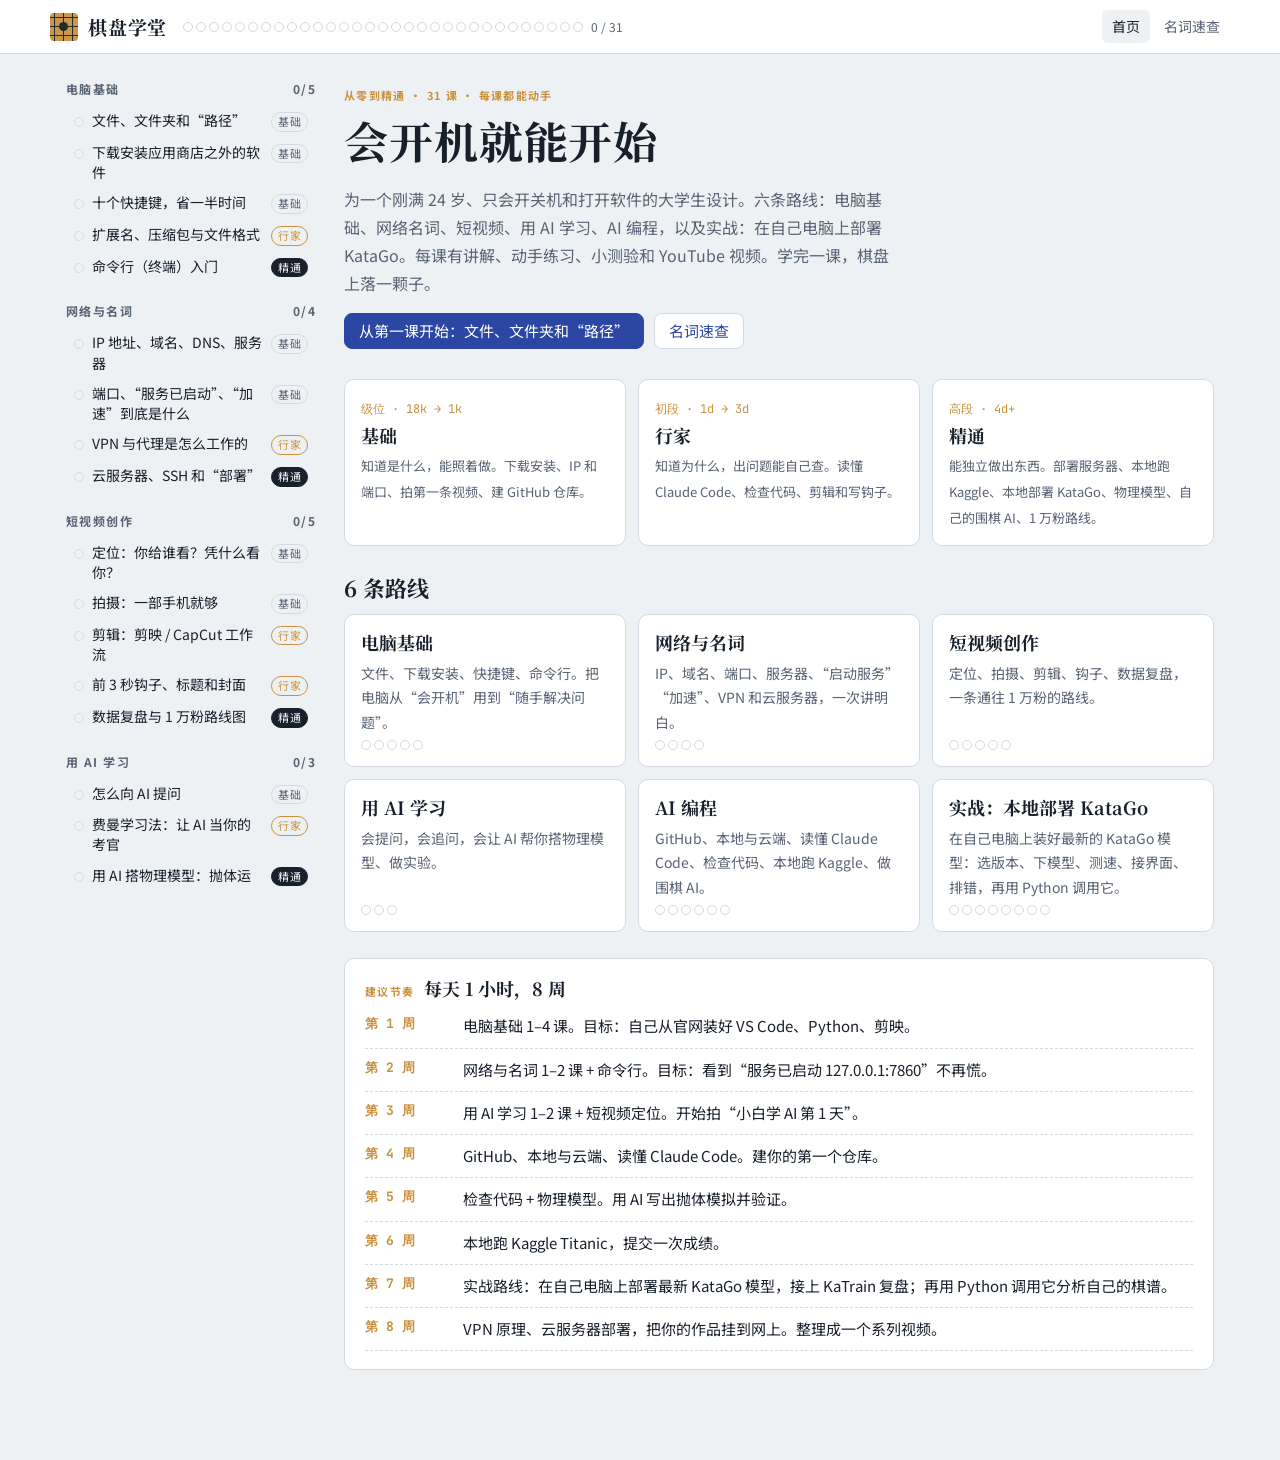
==== commit 83a05024: "Add hands-on track: deploying KataGo on a local computer Eight lessons covering hardware check and b" ====
--- a/index.html
+++ b/index.html
@@ -926,6 +926,7 @@
 <li>下载图形界面 <b>Sabaki</b> 或 <b>KaTrain</b>（都是免费开源）。</li>
 <li>在界面里添加引擎，指向 KataGo 程序，就能对弈和复盘分析。</li>
 </ol>
+<p>每一步的详细做法、配置和排错，见实战路线 <a href="#l-k1">本地部署 KataGo</a>（8 课）。</p>
 <h2>用 Claude Code 自己做一个</h2>
 <p>按难度递进的三个提示词：</p>
 <pre><code>1. 用 Python 写一个 9x9 围棋，支持提子、禁止自杀、打劫规则，命令行下棋。
@@ -981,6 +982,310 @@
   { t: "转粉率", en: "follow rate", k: ["转粉率", "涨粉"], d: "看了视频后点关注的比例。" },
 ];
 
+// 实战路线：在自己电脑上部署 KataGo
+TRACKS.push({ id: "kata", name: "实战：本地部署 KataGo", desc: "在自己电脑上装好最新的 KataGo 模型：选版本、下模型、测速、接界面、排错，再用 Python 调用它。" });
+
+LESSONS.push(
+  {
+    id: "k1", track: "kata", level: 1, title: "KataGo 三件套，先看你的电脑配置",
+    lead: "本地部署 KataGo 要准备三样东西：引擎程序、神经网络模型、图形界面。显卡决定下载哪个版本。",
+    body: `
+<h2>三件套</h2>
+<div class="tbl"><table>
+<tr><th>东西</th><th>是什么</th><th>从哪里来</th></tr>
+<tr><td><b>引擎</b>（katago.exe / katago）</td><td>负责计算的程序，没有界面，在终端里运行</td><td>GitHub：<code>lightvector/KataGo</code> → Releases</td></tr>
+<tr><td><b>模型</b>（<code>.bin.gz</code> 文件）</td><td>训练好的神经网络，就是 KataGo 的“棋力”。项目一直在训练，会不断发布新模型</td><td><code>katagotraining.org</code> → Networks</td></tr>
+<tr><td><b>界面</b>（Sabaki / KaTrain / LizzieYzy）</td><td>画棋盘、显示胜率和推荐点，在后台调用引擎</td><td>各自的官网或 GitHub</td></tr>
+</table></div>
+<p>引擎和模型是分开的。以后出了新模型，只需要换掉那个 <code>.bin.gz</code> 文件，引擎不用重新装。</p>
+<h2>查看你的显卡</h2>
+<ul>
+<li><b>Windows</b>：<kbd>Ctrl</kbd>+<kbd>Shift</kbd>+<kbd>Esc</kbd> 打开任务管理器 → 性能 → 往下找“GPU”，看名字（如 NVIDIA GeForce RTX 4060、AMD Radeon、Intel UHD）。</li>
+<li><b>Mac</b>：左上角苹果菜单 → 关于本机，看“芯片”是 Apple M 系列还是 Intel。</li>
+<li>有 NVIDIA 显卡的话，在终端输入 <code>nvidia-smi</code>，能看到显卡型号和驱动版本。</li>
+</ul>
+<h2>后端是什么</h2>
+<p>同一个 KataGo 有好几个版本，区别是用什么方式调用显卡，这叫<b>后端</b>（backend）：</p>
+<div class="tbl"><table>
+<tr><th>后端</th><th>适合</th><th>特点</th></tr>
+<tr><td>OpenCL</td><td>几乎所有显卡：NVIDIA、AMD、Intel 核显</td><td><b>新手首选</b>。不用额外装东西，第一次运行会自动调优几分钟</td></tr>
+<tr><td>CUDA</td><td>NVIDIA</td><td>比 OpenCL 快一些，但要另外装对应版本的 CUDA 和 cuDNN</td></tr>
+<tr><td>TensorRT</td><td>NVIDIA（较新的显卡）</td><td>最快，安装最麻烦，熟练以后再试</td></tr>
+<tr><td>Eigen（CPU）</td><td>没有独立显卡</td><td>只用 CPU，慢很多，配小模型也能用来复盘</td></tr>
+<tr><td>Metal / Homebrew</td><td>Mac</td><td>Mac 用户最简单的是 KaTrain 自带的 KataGo，或用 Homebrew 安装</td></tr>
+</table></div>
+<p>在下面选你的电脑，看推荐方案。</p>`,
+    widget: "kataWizard",
+    quiz: [
+      { q: "KataGo 出了更强的新模型，你要做什么？", o: ["卸载重装整个 KataGo", "下载新的 .bin.gz 模型文件，在命令里换成新文件名", "重装界面软件"], a: 1, e: "引擎和模型是分开的，换模型文件就行。" },
+      { q: "笔记本只有 Intel 核显，新手应该选哪个后端？", o: ["CUDA", "TensorRT", "OpenCL", "必须买显卡"], a: 2, e: "OpenCL 支持 Intel 核显；如果运行有问题再退回 Eigen（CPU）。" },
+    ],
+    videos: [yt("KataGo 是什么", "KataGo 介绍 围棋AI"), yt("KataGo setup overview", "KataGo setup tutorial"), yt("查看电脑显卡型号", "怎么看 电脑 显卡 型号")],
+  },
+  {
+    id: "k2", track: "kata", level: 1, title: "下载 KataGo 引擎并第一次运行",
+    lead: "去 GitHub Releases 下载对应你系统和后端的压缩包，解压，然后在终端里让它报一下版本号。",
+    body: `
+<h2>Windows</h2>
+<ol>
+<li>打开 <code>github.com/lightvector/KataGo/releases</code>。最上面带 <b>Latest</b> 标签的就是最新版本。</li>
+<li>在 <b>Assets</b> 里找名字同时包含 <code>windows</code> 和你选的后端的 zip，例如带 <code>opencl</code> 和 <code>windows-x64</code> 的那个。CUDA 版的文件名里会写明需要的 CUDA / cuDNN 版本。</li>
+<li>新建文件夹 <code>D:\\katago</code>（路径里不要有中文和空格），把 zip 解压到这里。</li>
+<li>打开这个文件夹，在地址栏输入 <code>cmd</code> 回车，就会在这个文件夹里打开终端。</li>
+<li>输入下面这行并回车：</li>
+</ol>
+<pre><code>katago.exe version</code></pre>
+<p>能显示版本号，说明程序能运行了。解压出来的文件夹里还有几个 <code>.cfg</code> 文件（如 <code>default_gtp.cfg</code>、<code>analysis_example.cfg</code>），这些是配置文件，后面会用到。</p>
+<h2>Mac</h2>
+<p>最省事的两种做法，二选一：</p>
+<ul>
+<li><b>KaTrain</b>：下载 KaTrain 的 Mac 版，里面已经带了 KataGo 和一个模型，装好就能用。之后想换最新模型，在 KaTrain 设置里指定新模型路径就行。</li>
+<li><b>Homebrew</b>（先在 <code>brew.sh</code> 装好 Homebrew）：</li>
+</ul>
+<pre><code>brew install katago
+katago version
+brew info katago      # 查看安装位置和附带的文件</code></pre>
+<h2>Linux</h2>
+<pre><code>cd ~/katago
+unzip katago-*-linux-x64.zip    # 文件名以实际下载的为准
+chmod +x katago                  # 给程序加上可执行权限
+./katago version</code></pre>
+<div class="note">杀毒软件偶尔会误报 katago.exe。只从 <code>github.com/lightvector/KataGo</code> 下载，可以放心添加信任。别处“打包好的中文版”不要用。</div>`,
+    quiz: [
+      { q: "在 Windows 文件夹地址栏输入 cmd 回车，会怎样？", o: ["打开浏览器", "在当前文件夹打开命令行", "删除文件夹"], a: 1, e: "这是在某个文件夹打开终端最快的方法。" },
+      { q: "Linux 下运行 ./katago 提示 Permission denied，怎么办？", o: ["重新下载", "chmod +x katago 加上执行权限", "用 sudo 删掉它"], a: 1, e: "解压后的文件有时没有执行权限。" },
+    ],
+    videos: [yt("KataGo Windows 安装", "KataGo Windows 安装 教程"), yt("How to install KataGo", "how to install KataGo windows OpenCL"), yt("GitHub Releases 怎么下载", "GitHub releases download tutorial")],
+  },
+  {
+    id: "k3", track: "kata", level: 1, title: "下载最新的神经网络模型",
+    lead: "模型决定棋力。最新最强的是大模型，但显卡一般的话，中等模型更快、更实用。",
+    body: `
+<h2>去哪下载</h2>
+<ol>
+<li>打开 <code>katagotraining.org</code> → <b>Networks</b>。</li>
+<li>页面列出所有模型，带有发布时间和 Elo 评分。上方会标出当前最强、评分已经稳定的那个。</li>
+<li>点模型名下载，得到一个 <code>kata1-b28c512nbt-s….bin.gz</code> 这样的文件。<b>不要解压 .gz</b>，KataGo 直接读它。</li>
+<li>放进 <code>D:\\katago\\models\\</code>（Mac / Linux：<code>~/katago/models/</code>）。</li>
+</ol>
+<h2>看懂模型名字</h2>
+<div class="tbl"><table>
+<tr><th>名字片段</th><th>意思</th></tr>
+<tr><td><code>kata1</code></td><td>KataGo 公开分布式训练的第一个大项目</td></tr>
+<tr><td><code>b28c512</code></td><td>28 个残差块、512 个通道，也就是网络的大小。越大越强也越慢</td></tr>
+<tr><td><code>b18c384</code></td><td>中等大小，速度快很多，棋力仍然远超职业棋手</td></tr>
+<tr><td><code>nbt</code></td><td>网络结构的一种（嵌套瓶颈），新模型基本都是这种</td></tr>
+<tr><td><code>s1234567890</code></td><td>训练到的样本数，越大越新</td></tr>
+<tr><td><code>d…</code></td><td>训练数据的编号</td></tr>
+</table></div>
+<h2>选哪个</h2>
+<ul>
+<li><b>RTX 3060 及以上</b>：直接用最新的 b28 大模型。</li>
+<li><b>入门独显、核显、Mac M1/M2 基础款</b>：用最新的 b18 模型，复盘时每秒计算量更高，体验更流畅。</li>
+<li><b>只有 CPU</b>：b18 或更小的模型。</li>
+<li><b>想要“像人一样下”</b>：KataGo 还发布了用人类棋谱训练的 <b>Human SL 模型</b>（名字里带 <code>human</code>），可以模拟不同段位的人类棋风，适合陪练。它和普通模型配合使用，在后面配置那一课说明。</li>
+</ul>
+<div class="note">大模型文件有几百 MB。下载中断可以重新点链接，浏览器一般支持续传。下完后对比一下文件大小和网页上写的是否一致。</div>`,
+    quiz: [
+      { q: "下载的模型是 xxx.bin.gz，接下来？", o: ["先解压成 .bin", "不解压，直接在命令里指定这个 .gz 文件", "改名成 .exe"], a: 1, e: "KataGo 直接读取 .bin.gz。" },
+      { q: "b18c384 和 b28c512 相比？", o: ["b18 更大更强", "b18 更小更快，棋力稍弱但依然很强", "两者完全一样"], a: 1, e: "b 是块数，c 是通道数，越大越强越慢。" },
+    ],
+    videos: [yt("KataGo networks explained", "KataGo network b18 b28 which to use"), yt("KataGo 权重 下载", "KataGo 权重 模型 下载 选择")],
+  },
+  {
+    id: "k4", track: "kata", level: 2, title: "生成配置、测速、调优",
+    lead: "两条命令：genconfig 问你几个问题后生成一份适合你电脑的配置，benchmark 测出最合适的线程数。",
+    body: `
+<h2>第一步：测速</h2>
+<p>在 KataGo 文件夹打开终端，运行（模型文件名换成你的）：</p>
+<pre><code>katago.exe benchmark -model models\\你的模型.bin.gz -config default_gtp.cfg</code></pre>
+<ul>
+<li>OpenCL 版第一次运行会先<b>自动调优</b>（tuning），可能要好几分钟，屏幕上一直在刷数字是正常的。调优结果会保存，之后不会再调。</li>
+<li>结束时会给出一张表，列出不同 <code>numSearchThreads</code>（搜索线程数）下每秒的访问数 visits/s，并推荐一个数值。</li>
+</ul>
+<h2>第二步：生成你的配置</h2>
+<pre><code>katago.exe genconfig -model models\\你的模型.bin.gz -output my_gtp.cfg</code></pre>
+<p>它会一步步问你：用什么规则（中国规则选 chinese）、是否允许认输、每步想多久、显卡用几块、内存多少等。看不懂的问题直接回车，用默认值。最后它会自己跑一次测速，把结果写进 <code>my_gtp.cfg</code>。</p>
+<h2>第三步：试一下能不能下棋</h2>
+<pre><code>katago.exe gtp -model models\\你的模型.bin.gz -config my_gtp.cfg</code></pre>
+<p>等它显示 <code>GTP ready</code> 后，输入下面几行（每行回车）：</p>
+<pre><code>boardsize 19
+play B Q16
+genmove W
+showboard
+quit</code></pre>
+<p><code>genmove W</code> 让 KataGo 替白棋走一步，返回一个坐标，就说明部署成功。GTP 是围棋程序之间通用的“对话协议”，界面软件就是用这种命令和 KataGo 交流的。</p>
+<h2>配置文件里值得改的几项</h2>
+<p>用 VS Code 打开 <code>.cfg</code> 文件。<code>#</code> 开头的是注释。点击下面每一行看解释：</p>`,
+    widget: "annot",
+    annot: [
+      ["", "# 这是一份 GTP 配置的节选", "# 开头是注释，程序会忽略。KataGo 的配置文件里注释写得很详细，看不懂可以整段复制给 AI 解释。"],
+      ["", "numSearchThreads = 16", "搜索线程数。填 benchmark 推荐的数字。太大或太小都会变慢。"],
+      ["", "maxVisits = 1000", "每步最多计算多少次。越大越强越慢。对弈时可以调小，复盘分析时界面通常会持续计算，不受影响。"],
+      ["", "maxTime = 10", "每步最多想几秒。和 maxVisits 谁先到就停。"],
+      ["", "ponderingEnabled = false", "对手思考时自己是否也继续算（后台思考）。开了更强，但显卡一直满负荷，笔记本会发热。"],
+      ["", "rules = chinese", "规则。中国规则 chinese，日韩规则 japanese / korean。影响数目和贴目。"],
+      ["", "allowResignation = true", "是否允许认输。陪练时可以改成 false，让它下到最后。"],
+      ["", "# humanSLProfile = rank_5k", "使用 Human SL 人类风格模型时，用这一项设定模拟哪个水平（如 rank_5k 表示 5 级、rank_3d 表示 3 段）。需要同时用 -human-model 参数加载人类模型。具体可选值见 KataGo 自带配置文件里的说明。"],
+      ["", "nnCacheSizePowerOfTwo = 20", "神经网络结果缓存大小（2 的 20 次方条）。内存小的电脑可以调小到 18。"],
+      ["", "openclDeviceToUseThread0 = 0", "有多块显卡（比如核显 + 独显）时，指定用第几块。运行时日志会列出所有设备编号，选独显那个。"],
+    ],
+    quiz: [
+      { q: "OpenCL 版第一次运行，屏幕刷了好几分钟，应该？", o: ["卡死了，强制关掉", "这是自动调优，等它完成", "重装显卡驱动"], a: 1, e: "调优只在第一次运行时做。" },
+      { q: "numSearchThreads 应该怎么定？", o: ["越大越好", "用 benchmark 推荐的值", "固定写 1"], a: 1, e: "benchmark 实测出你这台电脑最快的线程数。" },
+      { q: "笔记本有核显和独显，KataGo 用了核显很慢，改哪项？", o: ["maxVisits", "openclDeviceToUseThread0", "rules"], a: 1, e: "改成独显的设备编号。" },
+    ],
+    videos: [yt("KataGo benchmark genconfig", "KataGo benchmark genconfig tutorial"), yt("GTP 协议是什么", "GTP Go Text Protocol explained")],
+  },
+  {
+    id: "k5", track: "kata", level: 2, title: "接上图形界面：Sabaki、KaTrain、LizzieYzy",
+    lead: "引擎跑通以后，选一个界面把它接上，就能对弈、看胜率曲线和推荐点了。",
+    body: `
+<div class="tbl"><table>
+<tr><th>界面</th><th>特点</th><th>适合</th></tr>
+<tr><td><b>KaTrain</b></td><td>自带 KataGo，开箱即用；会给每一步打分、指出失误；能调 AI 强度</td><td>想练棋、复盘找错的人</td></tr>
+<tr><td><b>Sabaki</b></td><td>界面简洁，标准的棋谱编辑器，可以接任何 GTP 引擎</td><td>想自己配置、理解原理</td></tr>
+<tr><td><b>LizzieYzy</b></td><td>中文社区常用，分析信息很全，支持多引擎</td><td>深度复盘、研究</td></tr>
+</table></div>
+<h2>Sabaki 接入 KataGo</h2>
+<ol>
+<li>从 Sabaki 的 GitHub Releases 下载安装。</li>
+<li>菜单 <b>Engines → Manage Engines → Add</b>。</li>
+<li><b>Path</b>：选择 <code>D:\\katago\\katago.exe</code>。</li>
+<li><b>Arguments</b>（参数）：填下面这一行，路径用你自己的：</li>
+</ol>
+<pre><code>gtp -model D:\\katago\\models\\你的模型.bin.gz -config D:\\katago\\my_gtp.cfg</code></pre>
+<ol start="5">
+<li>关闭设置窗口，菜单 <b>Engines → Attach</b>，把 KataGo 设为白棋就是和它下棋；打开 <b>Analysis</b> 能看到推荐点和胜率。</li>
+</ol>
+<h2>KaTrain 换成最新模型</h2>
+<ol>
+<li>安装 KaTrain（官网或 GitHub Releases；会 Python 的也可以 <code>pip install katrain</code>）。</li>
+<li>打开设置（General & Engine Settings）。</li>
+<li><b>Model file path</b> 指向你下载的最新 <code>.bin.gz</code>。想用自己下载的 KataGo 程序（比如 CUDA 版），在 <b>KataGo executable path</b> 里指定。</li>
+<li>保存后它会重启引擎。左下角状态正常、开始出现推荐点，就成功了。</li>
+</ol>
+<div class="note">界面里报“引擎启动失败”时，先回到终端，用一模一样的路径和参数手动运行一次 <code>katago gtp ...</code>。终端里会显示真正的报错原因，界面通常不显示。</div>`,
+    quiz: [
+      { q: "Sabaki 添加引擎时，Arguments 一栏应该填？", o: ["模型文件路径", "gtp -model 模型路径 -config 配置路径", "katago.exe"], a: 1, e: "Path 填程序，Arguments 填运行参数。" },
+      { q: "界面提示引擎启动失败，最快的排查方法？", o: ["换一个界面", "在终端手动运行同样的命令，看真正的报错", "重装系统"], a: 1, e: "终端会打印详细错误。" },
+    ],
+    videos: [yt("Sabaki KataGo 设置", "Sabaki KataGo setup engine"), yt("KaTrain 教程", "KaTrain tutorial KataGo"), yt("LizzieYzy 安装 KataGo", "LizzieYzy KataGo 安装 教程")],
+  },
+  {
+    id: "k6", track: "kata", level: 2, title: "常见报错排查",
+    lead: "部署时遇到的问题，九成是下面这几种。点报错看原因和解决方法。",
+    body: `
+<h2>排查的通用顺序</h2>
+<ol>
+<li>在终端里手动运行，看<b>最后几行</b>报错。</li>
+<li>检查路径：有没有中文、空格，文件名有没有打错（可以把文件直接拖进终端窗口，自动填入完整路径）。</li>
+<li>换成最简单的组合：OpenCL 版 + b18 模型 + 自带的 <code>default_gtp.cfg</code>。这样能跑，就一项一项换回去，找出是哪一项的问题。</li>
+<li>把完整报错和你的系统、显卡型号、KataGo 版本一起发给 AI。</li>
+</ol>`,
+    widget: "faq",
+    faq: [
+      ["找不到 cudnn64_8.dll / cublas64_12.dll / 缺少 DLL", "你下的是 CUDA 版，但电脑上没装对应版本的 CUDA 和 cuDNN。最简单的办法是换成 OpenCL 版；一定要用 CUDA 版的话，按 zip 文件名里写的版本号去 NVIDIA 官网装 CUDA Toolkit 和 cuDNN，并把它们的 bin 目录加到系统 PATH。"],
+      ["No OpenCL devices found / CL_PLATFORM_NOT_FOUND", "系统没找到能用的 OpenCL 显卡。去显卡厂商官网（NVIDIA / AMD / Intel）下载安装最新显卡驱动，然后重启。远程桌面连接时有时也会出现这个问题。实在不行换 Eigen（CPU）版。"],
+      ["Could not open file / 找不到模型文件", "-model 后面的路径不对。检查文件名（很长，容易打错）、路径里的中文和空格。路径有空格时要用英文双引号括起来：-model \"D:\\my files\\model.bin.gz\"。"],
+      ["第一次运行一直刷屏不停", "这是 OpenCL 自动调优，正常现象。大模型在慢显卡上可能要十几分钟，等它结束就好。"],
+      ["速度很慢，每秒只有几十次访问", "可能用了核显而不是独显（改 openclDeviceToUseThread0），或者模型太大。先跑 benchmark 看数据；换 b18 模型通常会快很多。笔记本记得插电并用高性能模式。"],
+      ["Windows 提示“Windows 已保护你的电脑”", "SmartScreen 不认识这个程序。确认是从 github.com/lightvector/KataGo 下载的，点“更多信息”→“仍要运行”。"],
+      ["Mac 提示“无法验证开发者”", "系统设置 → 隐私与安全性 → 往下找到“仍要打开”。用 Homebrew 安装的一般不会遇到这个问题。"],
+      ["界面里 KataGo 一会儿就断开 / 崩溃", "很可能是显存或内存不够。换小一点的模型，调小 nnCacheSizePowerOfTwo，并关掉其他占用显卡的程序（游戏、浏览器里的视频）。"],
+    ],
+    quiz: [
+      { q: "报错缺少 cudnn64_8.dll，最省事的解决方法？", o: ["去网上随便下载一个 dll", "换成 OpenCL 版 KataGo", "重装 Windows"], a: 1, e: "从陌生网站下载 dll 不安全；OpenCL 版不需要 CUDA。" },
+      { q: "路径里有空格时，命令应该怎么写？", o: ["空格删掉就行", "用英文双引号把路径括起来", "空格改成下划线后不用改文件"], a: 1, e: "否则终端会把路径从空格处拆成两段。" },
+    ],
+    videos: [yt("KataGo OpenCL error fix", "KataGo OpenCL error fix"), yt("KataGo CUDA cudnn 安装", "KataGo CUDA cuDNN 安装 教程")],
+  },
+  {
+    id: "k7", track: "kata", level: 3, title: "用 Python 调用 KataGo 分析引擎",
+    lead: "除了 GTP，KataGo 还有一个专门给程序用的 analysis 模式：你发一个 JSON 问题，它回一个 JSON 答案。可以批量分析自己的棋谱。",
+    body: `
+<h2>启动分析引擎</h2>
+<pre><code>katago analysis -model models/你的模型.bin.gz -config analysis_example.cfg</code></pre>
+<p>启动后它等待输入。每一行输入一个 JSON 请求，它每分析完一手就输出一行 JSON 结果。日志打印在另一个通道（stderr），不会和结果混在一起。</p>
+<h2>请求和回答长什么样</h2>
+<p>点击每一行看解释：</p>`,
+    widget: "annot",
+    annot: [
+      ["", "{\"id\": \"game1\",", "请求编号，自己随便起。回答里会带回同一个 id，方便对应。"],
+      ["", " \"moves\": [[\"B\",\"Q16\"],[\"W\",\"D4\"],[\"B\",\"Q3\"]],", "到目前为止的着法：颜色 + 坐标。坐标列是 A~T（跳过 I），行从下往上数 1~19。"],
+      ["", " \"rules\": \"chinese\", \"komi\": 7.5,", "规则和贴目。"],
+      ["", " \"boardXSize\": 19, \"boardYSize\": 19,", "棋盘大小，9 路就写 9。"],
+      ["", " \"analyzeTurns\": [3]}", "分析哪几手之后的局面。[0,1,2,3] 会一次分析每一手，返回 4 行结果。"],
+      ["add", "→ {\"id\":\"game1\",\"turnNumber\":3,", "回答：对应 game1 第 3 手之后的局面。"],
+      ["add", "   \"moveInfos\":[{\"move\":\"D16\",\"winrate\":0.47,\"scoreLead\":-0.6,\"visits\":812,\"pv\":[\"D16\",\"C3\"]}, ...],", "候选点列表：推荐的点、胜率、领先目数、计算次数、预计后续变化（pv）。第一个通常是最佳点。"],
+      ["add", "   \"rootInfo\":{\"winrate\":0.47,\"scoreLead\":-0.6, ...}}", "当前局面的整体评估。胜率是从哪一方的角度计算的，看配置里 reportAnalysisWinratesAs 这一项。"],
+    ],
+    quiz: [
+      { q: "analysis 模式和 gtp 模式的主要区别？", o: ["analysis 用 JSON，适合程序批量调用", "analysis 更强", "gtp 只能下 9 路"], a: 0, e: "GTP 给界面用，analysis 给你写的程序用。" },
+      { q: "领先目数为什么比胜率更适合找“恶手”？", o: ["没区别", "局面一边倒时胜率接近 100% 变化很小，目数变化更明显", "胜率不准"], a: 1, e: "大优势时胜率饱和，看目数损失更清楚。" },
+    ],
+    videos: [yt("KataGo analysis engine python", "KataGo analysis engine python json"), yt("Python subprocess 教程", "Python subprocess tutorial")],
+    extra: `
+<h2>Python 最小例子</h2>
+<pre><code>import json, subprocess
+
+KATAGO = r"D:\\katago\\katago.exe"          # Mac/Linux 写成 /Users/你/katago/katago
+MODEL  = r"D:\\katago\\models\\你的模型.bin.gz"
+CFG    = r"D:\\katago\\analysis_example.cfg"
+
+p = subprocess.Popen([KATAGO, "analysis", "-model", MODEL, "-config", CFG],
+                     stdin=subprocess.PIPE, stdout=subprocess.PIPE, text=True)
+
+query = {"id": "q1", "moves": [["B", "Q16"], ["W", "D4"], ["B", "Q3"]],
+         "rules": "chinese", "komi": 7.5, "boardXSize": 19, "boardYSize": 19,
+         "analyzeTurns": [3], "maxVisits": 500}
+p.stdin.write(json.dumps(query) + "\\n"); p.stdin.flush()
+
+result = json.loads(p.stdout.readline())       # 读一行结果
+for m in result["moveInfos"][:5]:
+    print(m["move"], f"胜率 {m['winrate']:.1%}", f"领先 {m['scoreLead']:+.1f} 目", m["visits"], "次")
+p.terminate()</code></pre>
+<h2>让 Claude Code 帮你扩展</h2>
+<pre><code>用上面的 KataGo analysis 引擎写一个 Python 脚本：
+1. 用 sgfmill 读取 games 文件夹里所有 .sgf 棋谱
+2. 分析每一手，找出我（黑棋）领先目数下降超过 3 目的“恶手”
+3. 输出一个表格：第几手、我下的位置、KataGo 推荐的位置、损失几目
+4. 每一步加中文注释</code></pre>
+<p>写好后用上一条路线的方法检查：先拿一盘你记得清楚的棋谱跑一遍，看结果和你的感觉是否一致。</p>`,
+  },
+  {
+    id: "k8", track: "kata", level: 3, title: "进阶：TensorRT 提速、更新模型、人类风格陪练",
+    lead: "能跑起来以后，可以继续做的三件事。",
+    body: `
+<h2>1. 换更快的后端（NVIDIA 显卡）</h2>
+<ul>
+<li>OpenCL 跑通后，想更快可以试 CUDA 或 TensorRT 版。按 Release 文件名里写的版本，从 NVIDIA 官网装对应的 CUDA、cuDNN（TensorRT 版还要装 TensorRT），然后对同一个模型跑 benchmark，对比 visits/s。</li>
+<li>把新旧版本放在不同文件夹（如 <code>katago-opencl</code>、<code>katago-trt</code>），出问题随时切回去。</li>
+<li>TensorRT 版第一次加载某个模型时也要花时间构建，属于正常现象。</li>
+</ul>
+<h2>2. 跟上最新模型</h2>
+<ul>
+<li>每隔一段时间看一次 <code>katagotraining.org</code> 的 Networks 页面。</li>
+<li>下载新模型 → 放进 models 文件夹 → 把界面或命令里的模型路径改成新文件名。旧模型可以留着对比。</li>
+<li>引擎程序偶尔也要更新：新模型如果用了新的网络结构，老版本 KataGo 可能读不了，这时去 Releases 下载新版本。</li>
+</ul>
+<h2>3. 人类风格陪练（Human SL）</h2>
+<p>普通 KataGo 太强，下指导棋会让人很挫败。Human SL 模型从人类棋谱学会了“某个水平的人会怎么下”：</p>
+<pre><code>katago gtp -model models/最新主模型.bin.gz -human-model models/human模型.bin.gz -config gtp_human5k_example.cfg</code></pre>
+<p>KataGo 发布包里带了人类风格的示例配置，文件名以你下载的版本为准。在配置里改 <code>humanSLProfile</code> 就能调整模拟的段位。KaTrain 也支持用这类模型做陪练。</p>
+<h2>4. 做成你的作品</h2>
+<ul>
+<li>录一期视频：“零基础在笔记本上部署世界最强围棋 AI”。整个过程就是很好的教程内容，正好接上短视频路线。</li>
+<li>把 k7 的复盘脚本放到 GitHub 仓库，写清楚 README。注意：不要把模型文件（太大）和任何密钥提交上去。</li>
+</ul>`,
+    quiz: [
+      { q: "新模型下载了，但老版本 KataGo 加载时报错，可能原因？", o: ["模型坏了", "新模型用了新的网络结构，需要更新 KataGo 程序", "要用 VPN"], a: 1, e: "引擎版本太旧时，可能读不了新结构的模型。" },
+      { q: "想让 KataGo 模拟 5 级棋手陪你下，用什么？", o: ["调小 maxVisits 到 1", "Human SL 模型 + humanSLProfile", "换成 9 路"], a: 1, e: "Human SL 模型模拟的是人类的下法，比只减少计算量更自然。" },
+    ],
+    videos: [yt("KataGo TensorRT", "KataGo TensorRT setup speed"), yt("KataGo human SL model", "KataGo human SL network humanlike"), yt("AlphaGo 纪录片", "AlphaGo The Movie full documentary")],
+  },
+);
+
 // 交互小组件。每个函数接收一个容器元素，在里面渲染。
 const $ = (s, r = document) => r.querySelector(s);
 const h = (html) => { const t = document.createElement("template"); t.innerHTML = html.trim(); return t.content.firstElementChild; };
@@ -1462,6 +1767,51 @@
   reset();
 };
 
+// ---------- KataGo 方案向导 ----------
+WIDGETS.kataWizard = (el) => {
+  const os = ["Windows", "Mac", "Linux"];
+  const gpus = { nv_new: "NVIDIA RTX 20/30/40/50 系列", nv_old: "NVIDIA GTX 10 系列或更老", amd: "AMD 显卡", intel: "Intel 核显（没有独显）", apple: "Apple M 系列芯片", none: "不知道 / 只有 CPU" };
+  el.innerHTML = `<div class="grid2"><label>系统<select class="input" id="kw-os">${os.map((o) => `<option>${o}</option>`).join("")}</select></label><label>显卡<select class="input" id="kw-gpu">${Object.entries(gpus).map(([k, v]) => `<option value="${k}">${v}</option>`).join("")}</select></label></div><div class="decoded" id="kw-out" style="line-height:1.8"></div>`;
+  const upd = () => {
+    const o = $("#kw-os", el).value; let g = $("#kw-gpu", el).value;
+    if (o === "Mac" && g !== "apple") g = g === "none" ? "none" : "macintel";
+    if (o !== "Mac" && g === "apple") { $("#kw-out", el).innerHTML = `<span class="no">Apple M 系列芯片只出现在 Mac 上，请把系统改成 Mac。</span>`; return; }
+    const plan = {
+      nv_new: ["OpenCL（先跑通），熟练后换 TensorRT", "文件名含 opencl", "最新 b28 大模型", "每秒几百到几千次计算，复盘非常流畅"],
+      nv_old: ["OpenCL", "文件名含 opencl", "最新 b18 模型", "每秒一两百次，复盘够用"],
+      amd: ["OpenCL", "文件名含 opencl", "独显用 b28 或 b18，入门卡用 b18", "取决于显卡档次"],
+      intel: ["OpenCL（不行再换 Eigen CPU 版）", "文件名含 opencl", "最新 b18 模型", "每秒几十次，复盘可以，限制每步时间"],
+      apple: ["KaTrain 自带 KataGo，或 brew install katago", "无需自己挑 zip", "M1/M2 基础款用 b18，Pro/Max 可用 b28", "M 系列芯片表现不错"],
+      macintel: ["KaTrain 自带 KataGo，或 Homebrew", "无需自己挑 zip", "最新 b18 模型", "较慢，复盘时限制每步时间"],
+      none: ["先按第 1 课查一下显卡；确实没有就用 Eigen（CPU）版", "文件名含 eigen（若有 avx2 版，较新的 CPU 选它）", "b18 模型", "较慢，适合偶尔复盘"],
+    }[g];
+    const sys = o === "Windows" ? "windows-x64" : o === "Linux" ? "linux-x64" : "";
+    $("#kw-out", el).innerHTML = `<div><b>后端：</b>${plan[0]}</div><div><b>下载哪个：</b>${plan[1]}${sys ? `，且含 <code>${sys}</code>` : ""}</div><div><b>模型：</b>${plan[2]}</div><div><b>大概速度：</b>${plan[3]}</div><div><b>界面：</b>${o === "Mac" ? "KaTrain 最省事" : "KaTrain（自带引擎，最省事）或 Sabaki / LizzieYzy"}</div>`;
+  };
+  el.querySelectorAll("select").forEach((s) => (s.onchange = upd)); upd();
+};
+
+// ---------- 逐行解释（通用）----------
+WIDGETS.annot = (el, l) => {
+  el.innerHTML = `<div class="transcript codepick" id="an"></div><div class="explain-box" id="an-ex"><span class="muted">点击上面任意一行。</span></div>`;
+  l.annot.forEach(([cls, t, ex]) => {
+    const d = h(`<div class="tl ${cls}" tabindex="0">${esc(t)}</div>`);
+    const act = () => { el.querySelectorAll(".tl").forEach((x) => x.classList.remove("on")); d.classList.add("on"); $("#an-ex", el).textContent = ex; };
+    d.onclick = act; d.onkeydown = (e) => { if (e.key === "Enter") act(); };
+    $("#an", el).appendChild(d);
+  });
+};
+
+// ---------- 报错 → 解决 ----------
+WIDGETS.faq = (el, l) => {
+  el.innerHTML = `<div class="results" id="fq"></div><div class="explain-box" id="fq-ex"><span class="muted">点击你遇到的报错。</span></div>`;
+  l.faq.forEach(([q, a]) => {
+    const b = h(`<button class="result"><span class="u" style="color:var(--bad)">${esc(q)}</span></button>`);
+    b.onclick = () => { el.querySelectorAll(".result").forEach((x) => x.classList.remove("right")); b.classList.add("right"); $("#fq-ex", el).textContent = a; };
+    $("#fq", el).appendChild(b);
+  });
+};
+
 // 路由、进度、页面渲染
 const store = {
   get(k, d) { try { const v = localStorage.getItem("qp-" + k); return v ? JSON.parse(v) : d; } catch { return d; } },
@@ -1498,17 +1848,17 @@
   const next = LESSONS.find((l) => !doneSet.has(l.id)) || LESSONS[0];
   return `
 <section class="hero">
-  <div class="tag">从零到精通 · 23 课 · 每课都能动手</div>
+  <div class="tag">从零到精通 · ${LESSONS.length} 课 · 每课都能动手</div>
   <h1 style="margin:6px 0 10px">会开机就能开始</h1>
-  <p>为一个刚满 24 岁、只会开关机和打开软件的大学生设计。五条路线：电脑基础、网络名词、短视频、用 AI 学习、AI 编程。每课有讲解、动手练习、小测验和 YouTube 视频。学完一课，棋盘上落一颗子。</p>
+  <p>为一个刚满 24 岁、只会开关机和打开软件的大学生设计。六条路线：电脑基础、网络名词、短视频、用 AI 学习、AI 编程，以及实战：在自己电脑上部署 KataGo。每课有讲解、动手练习、小测验和 YouTube 视频。学完一课，棋盘上落一颗子。</p>
   <div class="row" style="margin-top:14px"><a class="btn primary" href="#l-${next.id}" style="text-decoration:none">${doneSet.size ? "继续学习" : "从第一课开始"}：${next.title}</a><a class="btn" href="#glossary" style="text-decoration:none">名词速查</a></div>
 </section>
 <div class="ladder">
   <div class="rung"><span class="rank">级位 · 18k → 1k</span><b>基础</b><span class="muted small">知道是什么，能照着做。下载安装、IP 和端口、拍第一条视频、建 GitHub 仓库。</span></div>
   <div class="rung"><span class="rank">初段 · 1d → 3d</span><b>行家</b><span class="muted small">知道为什么，出问题能自己查。读懂 Claude Code、检查代码、剪辑和写钩子。</span></div>
-  <div class="rung"><span class="rank">高段 · 4d+</span><b>精通</b><span class="muted small">能独立做出东西。部署服务器、本地跑 Kaggle、物理模型、自己的围棋 AI、1 万粉路线。</span></div>
+  <div class="rung"><span class="rank">高段 · 4d+</span><b>精通</b><span class="muted small">能独立做出东西。部署服务器、本地跑 Kaggle、本地部署 KataGo、物理模型、自己的围棋 AI、1 万粉路线。</span></div>
 </div>
-<h2 style="font-size:22px;margin:28px 0 12px">五条路线</h2>
+<h2 style="font-size:22px;margin:28px 0 12px">${TRACKS.length} 条路线</h2>
 <div class="track-cards">${TRACKS.map((t) => {
     const ls = LESSONS.filter((l) => l.track === t.id);
     return `<a class="tcard" href="#l-${ls[0].id}"><h3>${t.name}</h3><p>${t.desc}</p><div class="stones">${ls.map((l) => stoneEl(l.id)).join("")}</div></a>`;
@@ -1521,7 +1871,7 @@
   <li><b>第 4 周</b><span>GitHub、本地与云端、读懂 Claude Code。建你的第一个仓库。</span></li>
   <li><b>第 5 周</b><span>检查代码 + 物理模型。用 AI 写出抛体模拟并验证。</span></li>
   <li><b>第 6 周</b><span>本地跑 Kaggle Titanic，提交一次成绩。</span></li>
-  <li><b>第 7 周</b><span>围棋 AI：装 KataGo 复盘，再用 Claude Code 写自己的 9 路 AI。</span></li>
+  <li><b>第 7 周</b><span>实战路线：在自己电脑上部署最新 KataGo 模型，接上 KaTrain 复盘；再用 Python 调用它分析自己的棋谱。</span></li>
   <li><b>第 8 周</b><span>VPN 原理、云服务器部署，把你的作品挂到网上。整理成一个系列视频。</span></li>
 </ol></div>`;
 }
@@ -1548,6 +1898,7 @@
 <p class="lead">${l.lead}</p>
 <article class="prose">${l.body}</article>
 ${l.widget ? `<section class="block"><div class="block-h"><span class="tag">动手练</span><h2>${widgetName(l.widget)}</h2></div><div id="widget"></div></section>` : ""}
+${l.extra ? `<article class="prose">${l.extra}</article>` : ""}
 <section class="block"><div class="block-h"><span class="tag">视频讲解</span><h2>在 YouTube 上看</h2></div>
   <div class="vids">${l.videos.map((v) => `<a class="vid" href="https://www.youtube.com/results?search_query=${encodeURIComponent(v.q)}" target="_blank" rel="noopener"><span class="play"></span><span>${esc(v.t)}<small>搜索：${esc(v.q)}</small></span></a>`).join("")}</div>
   <p class="small muted" style="margin:12px 0 6px">找到一个讲得好的视频？把 YouTube 链接贴在这里，以后在这一课直接看。</p>
@@ -1563,11 +1914,11 @@
 }
 
 function widgetName(w) {
-  return { pathTree: "点文件夹，看路径怎么变", fakeSearch: "哪个才是官网？", keys: "快捷键练习区", terminal: "模拟终端", dns: "看一次网页访问的全过程", decoder: "术语翻译器", proxy: "直连 vs 代理", niche: "定位生成器", hook: "开头检查器", growth: "1 万粉计算器", prompt: "提示词生成器", projectile: "抛体运动模拟", git: "Git 四个区域", transcript: "点击每一行看解释", bug: "找出 bug", go: "和规则型 AI 下一盘 9 路棋" }[w] || "练习";
+  return { pathTree: "点文件夹，看路径怎么变", fakeSearch: "哪个才是官网？", keys: "快捷键练习区", terminal: "模拟终端", dns: "看一次网页访问的全过程", decoder: "术语翻译器", proxy: "直连 vs 代理", niche: "定位生成器", hook: "开头检查器", growth: "1 万粉计算器", prompt: "提示词生成器", projectile: "抛体运动模拟", git: "Git 四个区域", transcript: "点击每一行看解释", bug: "找出 bug", kataWizard: "你的电脑该装哪个版本", annot: "点击每一行看解释", faq: "报错 → 解决方法", go: "和规则型 AI 下一盘 9 路棋" }[w] || "练习";
 }
 
 function bindLesson(l) {
-  if (l.widget) WIDGETS[l.widget]($("#widget"));
+  if (l.widget) WIDGETS[l.widget]($("#widget"), l);
   // 测验
   const qz = $("#quiz");
   l.quiz.forEach((q, qi) => {
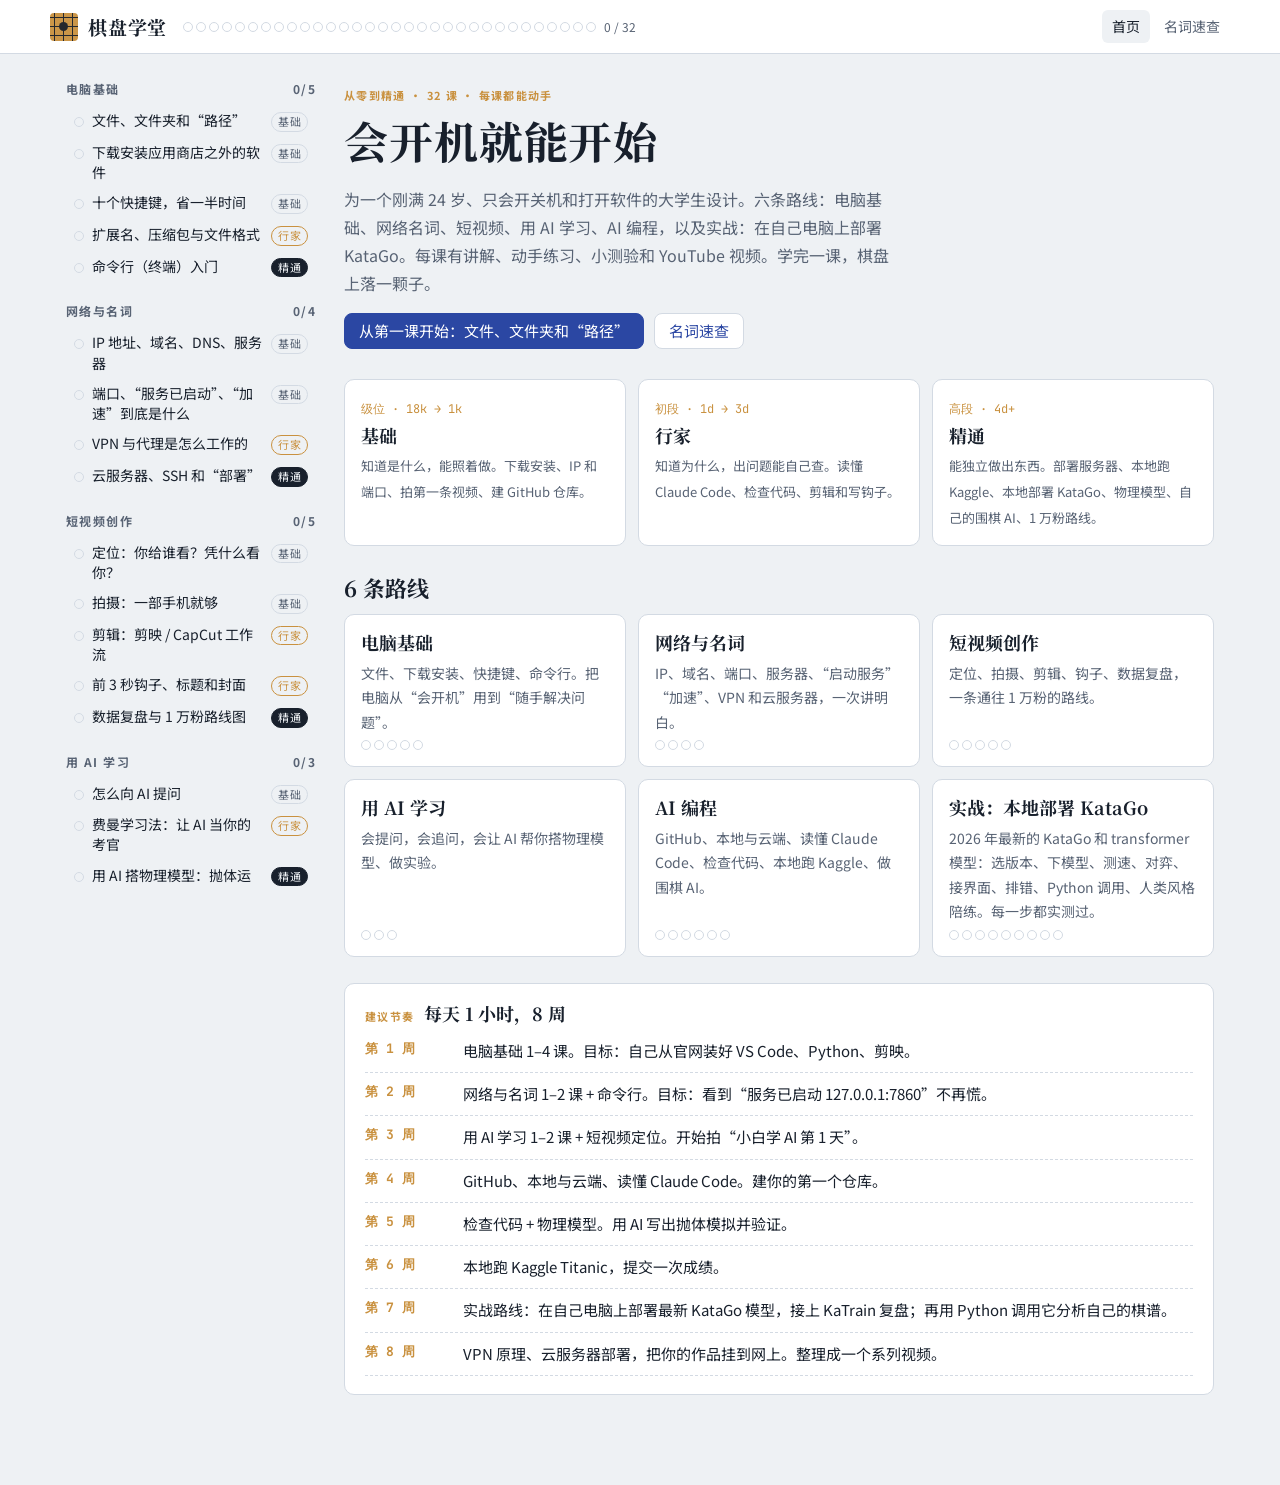
==== commit c7cc88d6: "Rewrite KataGo track from a real v1.18.1 deployment Researched the 2026 KataGo releases (v1.17 trans" ====
--- a/index.html
+++ b/index.html
@@ -62,7 +62,7 @@
 button, input, textarea, select { font: inherit; color: inherit; }
 :focus-visible { outline: 2px solid var(--accent); outline-offset: 2px; }
 code, kbd, pre { font-family: var(--font-mono); font-size: 0.88em; }
-code { background: var(--code-bg); border: 1px solid var(--line); border-radius: 4px; padding: 0 4px; }
+code { background: var(--code-bg); border: 1px solid var(--line); border-radius: 4px; padding: 0 4px; overflow-wrap: anywhere; }
 kbd { background: var(--card); border: 1px solid var(--line); border-bottom-width: 2px; border-radius: 4px; padding: 0 5px; }
 pre { background: var(--code-bg); border: 1px solid var(--line); border-radius: 8px; padding: 12px 14px; overflow-x: auto; line-height: 1.55; margin: 0; }
 pre code { background: none; border: 0; padding: 0; }
@@ -982,307 +982,487 @@
   { t: "转粉率", en: "follow rate", k: ["转粉率", "涨粉"], d: "看了视频后点关注的比例。" },
 ];
 
-// 实战路线：在自己电脑上部署 KataGo
-TRACKS.push({ id: "kata", name: "实战：本地部署 KataGo", desc: "在自己电脑上装好最新的 KataGo 模型：选版本、下模型、测速、接界面、排错，再用 Python 调用它。" });
+// 实战路线：在自己电脑上部署 KataGo（2026-10-30 实测，KataGo v1.18.1）
+TRACKS.push({ id: "kata", name: "实战：本地部署 KataGo", desc: "2026 年最新的 KataGo 和 transformer 模型：选版本、下模型、测速、对弈、接界面、排错、Python 调用、人类风格陪练。每一步都实测过。" });
+
+const KATA_TESTED = `<div class="note"><b>本路线的实测环境</b>：2026-10-30，KataGo <b>v1.18.1</b>（官方预编译 Linux 版，Eigen CPU + AVX2），4 核 CPU、15 GB 内存、无显卡。文中出现的命令输出都是真实运行结果。有显卡的电脑会快几十到几百倍，步骤完全一样。</div>`;
 
 LESSONS.push(
   {
-    id: "k1", track: "kata", level: 1, title: "KataGo 三件套，先看你的电脑配置",
-    lead: "本地部署 KataGo 要准备三样东西：引擎程序、神经网络模型、图形界面。显卡决定下载哪个版本。",
-    body: `
+    id: "k1", track: "kata", level: 1, title: "2026 年的 KataGo：三件套和最新模型",
+    lead: "KataGo 在 2026 年换代了：主力模型从卷积网络换成了 transformer，需要 v1.17 以上的 KataGo 才能运行。先把全局弄清楚，再动手。",
+    body: KATA_TESTED + `
 <h2>三件套</h2>
 <div class="tbl"><table>
-<tr><th>东西</th><th>是什么</th><th>从哪里来</th></tr>
-<tr><td><b>引擎</b>（katago.exe / katago）</td><td>负责计算的程序，没有界面，在终端里运行</td><td>GitHub：<code>lightvector/KataGo</code> → Releases</td></tr>
-<tr><td><b>模型</b>（<code>.bin.gz</code> 文件）</td><td>训练好的神经网络，就是 KataGo 的“棋力”。项目一直在训练，会不断发布新模型</td><td><code>katagotraining.org</code> → Networks</td></tr>
-<tr><td><b>界面</b>（Sabaki / KaTrain / LizzieYzy）</td><td>画棋盘、显示胜率和推荐点，在后台调用引擎</td><td>各自的官网或 GitHub</td></tr>
-</table></div>
-<p>引擎和模型是分开的。以后出了新模型，只需要换掉那个 <code>.bin.gz</code> 文件，引擎不用重新装。</p>
-<h2>查看你的显卡</h2>
+<tr><th>东西</th><th>是什么</th><th>官方来源</th></tr>
+<tr><td><b>引擎</b>（katago.exe / katago）</td><td>负责计算的程序，没有界面，在终端里运行</td><td><code>github.com/lightvector/KataGo/releases</code></td></tr>
+<tr><td><b>模型</b>（<code>.bin.gz</code>）</td><td>训练好的神经网络，就是 KataGo 的“棋力”。全世界志愿者一直在训练，每隔一两周就有新模型</td><td><code>katagotraining.org/networks/</code></td></tr>
+<tr><td><b>界面</b></td><td>画棋盘、显示胜率和推荐点，在后台调用引擎</td><td>KaTrain、LizzieYzy Next、Sabaki、Ogatak、q5Go</td></tr>
+</table></div>
+<p>引擎和模型是分开的：以后出了新模型，只要换掉 <code>.bin.gz</code> 文件。</p>
+
+<h2>2026 年 KataGo 发生了什么</h2>
+<div class="tbl"><table>
+<tr><th>时间</th><th>事件</th></tr>
+<tr><td>2024-05</td><td>b28 大卷积模型上线；b18 系列停止更新（最后一个是 <code>kata1-b18c384nbt-s9996604416-d4316597426</code>）</td></tr>
+<tr><td>2026-03 / 04</td><td>智子围棋（ZhiziGo）和研究者 hzy 贡献了更强的 <code>zhizi-b28</code>、<code>zhizi-b40</code> 模型</td></tr>
+<tr><td>2026-07-29</td><td><b>v1.17.0</b>：第一个支持 transformer 模型的版本。官方说 transformer“同样计算量下强得多”</td></tr>
+<tr><td>2026-08-22 / 24</td><td><b>v1.18.0 / v1.18.1</b>：新增 ROCm（AMD）和 ONNX（Intel）后端，CUDA 大幅优化，benchmark 和 genconfig 能自动推荐更快的设置</td></tr>
+<tr><td>2026-08-25</td><td>主训练改用 transformer，开始发布 <code>kata1-tf3-b11c768-…</code> 系列</td></tr>
+<tr><td>2026-08-30</td><td><b>v1.18.2</b>：只更新了 CUDA 版，让 RTX 20 系列和 T4 跑 transformer 快 50% 以上。其他后端仍以 v1.18.1 为最新</td></tr>
+</table></div>
+<div class="note warn"><b>最重要的一条</b>：transformer 模型（名字里带 <code>tf</code>）必须用 <b>v1.17.0 或更新</b>的 KataGo。老版本会报错“This neural net requires a newer KataGo version… Model version: 17”（第 7 课有实测截图）。界面软件里打包的 KataGo 可能是老版本，用之前先确认。</div>
+
+<h2>后端：按你的硬件选</h2>
+<p>同一个 KataGo 有多个版本，区别在于用什么方式调用硬件，这叫<b>后端</b>。以下是官方 README 在 2026 年的建议：</p>
+<div class="tbl"><table>
+<tr><th>你的硬件</th><th>推荐后端</th><th>说明</th></tr>
+<tr><td>NVIDIA 显卡</td><td><b>CUDA（cuDNN 9.8）</b> 或 <b>TensorRT</b></td><td>官方说跑 transformer 时“好显卡上 CUDA 通常更快一点”。<b>不要选 cudnn8.9.7 的包</b>，它跑 transformer“慢很多”。TensorRT 必须是 10 以上</td></tr>
+<tr><td>AMD 显卡</td><td>ROCm（新），或 OpenCL</td><td>ROCm 通常比 OpenCL 快。Windows 版按显卡架构分包（gfx103X/gfx110X/gfx1151/gfx120X）；不确定就用 OpenCL</td></tr>
+<tr><td>Intel 核显 / 独显</td><td>ONNX（OpenVINO），或 OpenCL</td><td>ONNX 版需在配置中设 <code>onnxProvider = openvino</code></td></tr>
+<tr><td>Mac（M 系列）</td><td>Metal</td><td>官方建议用 Homebrew 安装：<code>brew install katago</code></td></tr>
+<tr><td>没有显卡</td><td>Eigen AVX2（老 CPU 用 Eigen）</td><td>能用，但很慢，见第 4 课的实测数据</td></tr>
+<tr><td>什么都不确定</td><td>OpenCL</td><td>兼容性最好，但官方明确说它跑 transformer“明显更慢”</td></tr>
+</table></div>
+<h2>查看你的硬件</h2>
 <ul>
-<li><b>Windows</b>：<kbd>Ctrl</kbd>+<kbd>Shift</kbd>+<kbd>Esc</kbd> 打开任务管理器 → 性能 → 往下找“GPU”，看名字（如 NVIDIA GeForce RTX 4060、AMD Radeon、Intel UHD）。</li>
-<li><b>Mac</b>：左上角苹果菜单 → 关于本机，看“芯片”是 Apple M 系列还是 Intel。</li>
-<li>有 NVIDIA 显卡的话，在终端输入 <code>nvidia-smi</code>，能看到显卡型号和驱动版本。</li>
+<li><b>Windows</b>：<kbd>Ctrl</kbd>+<kbd>Shift</kbd>+<kbd>Esc</kbd> 打开任务管理器 → 性能 → 往下找“GPU”看名字。NVIDIA 显卡还可以在终端输入 <code>nvidia-smi</code>。</li>
+<li><b>Mac</b>：苹果菜单 → 关于本机 → 看“芯片”。</li>
 </ul>
-<h2>后端是什么</h2>
-<p>同一个 KataGo 有好几个版本，区别是用什么方式调用显卡，这叫<b>后端</b>（backend）：</p>
-<div class="tbl"><table>
-<tr><th>后端</th><th>适合</th><th>特点</th></tr>
-<tr><td>OpenCL</td><td>几乎所有显卡：NVIDIA、AMD、Intel 核显</td><td><b>新手首选</b>。不用额外装东西，第一次运行会自动调优几分钟</td></tr>
-<tr><td>CUDA</td><td>NVIDIA</td><td>比 OpenCL 快一些，但要另外装对应版本的 CUDA 和 cuDNN</td></tr>
-<tr><td>TensorRT</td><td>NVIDIA（较新的显卡）</td><td>最快，安装最麻烦，熟练以后再试</td></tr>
-<tr><td>Eigen（CPU）</td><td>没有独立显卡</td><td>只用 CPU，慢很多，配小模型也能用来复盘</td></tr>
-<tr><td>Metal / Homebrew</td><td>Mac</td><td>Mac 用户最简单的是 KaTrain 自带的 KataGo，或用 Homebrew 安装</td></tr>
-</table></div>
-<p>在下面选你的电脑，看推荐方案。</p>`,
+<p>在下面选你的电脑，生成推荐方案：</p>`,
     widget: "kataWizard",
     quiz: [
-      { q: "KataGo 出了更强的新模型，你要做什么？", o: ["卸载重装整个 KataGo", "下载新的 .bin.gz 模型文件，在命令里换成新文件名", "重装界面软件"], a: 1, e: "引擎和模型是分开的，换模型文件就行。" },
-      { q: "笔记本只有 Intel 核显，新手应该选哪个后端？", o: ["CUDA", "TensorRT", "OpenCL", "必须买显卡"], a: 2, e: "OpenCL 支持 Intel 核显；如果运行有问题再退回 Eigen（CPU）。" },
-    ],
-    videos: [yt("KataGo 是什么", "KataGo 介绍 围棋AI"), yt("KataGo setup overview", "KataGo setup tutorial"), yt("查看电脑显卡型号", "怎么看 电脑 显卡 型号")],
-  },
-  {
-    id: "k2", track: "kata", level: 1, title: "下载 KataGo 引擎并第一次运行",
-    lead: "去 GitHub Releases 下载对应你系统和后端的压缩包，解压，然后在终端里让它报一下版本号。",
-    body: `
-<h2>Windows</h2>
+      { q: "你下载了 kata1-tf3-b11c768-… 模型，KataGo 至少要什么版本？", o: ["任何版本都行", "v1.17.0 或更新", "v1.14"], a: 1, e: "tf 开头的 transformer 模型从 v1.17.0 起才支持。" },
+      { q: "NVIDIA 显卡选 CUDA 版时，应该选哪种包？", o: ["cudnn8.9.7", "cudnn9.8.0", "随便"], a: 1, e: "官方：cuDNN 8.9.7 跑 transformer 会慢很多。" },
+      { q: "Mac 上官方推荐的安装方式？", o: ["下载 Windows 版", "brew install katago（Metal 后端）", "不能用"], a: 1, e: "Homebrew 版带 Metal 后端。" },
+    ],
+    videos: [yt("KataGo 是什么", "KataGo 介绍 围棋AI"), yt("KataGo transformer", "KataGo transformer network 2026"), yt("查看电脑显卡型号", "怎么看 电脑 显卡 型号")],
+  },
+  {
+    id: "k2", track: "kata", level: 1, title: "下载 KataGo v1.18 并验证",
+    lead: "去 GitHub Releases 下载和你的系统、后端对应的 zip，解压，运行 katago version。",
+    body: `
+<h2>打开下载页</h2>
 <ol>
-<li>打开 <code>github.com/lightvector/KataGo/releases</code>。最上面带 <b>Latest</b> 标签的就是最新版本。</li>
-<li>在 <b>Assets</b> 里找名字同时包含 <code>windows</code> 和你选的后端的 zip，例如带 <code>opencl</code> 和 <code>windows-x64</code> 的那个。CUDA 版的文件名里会写明需要的 CUDA / cuDNN 版本。</li>
-<li>新建文件夹 <code>D:\\katago</code>（路径里不要有中文和空格），把 zip 解压到这里。</li>
-<li>打开这个文件夹，在地址栏输入 <code>cmd</code> 回车，就会在这个文件夹里打开终端。</li>
-<li>输入下面这行并回车：</li>
+<li>浏览器打开 <code>https://github.com/lightvector/KataGo/releases</code>。</li>
+<li>NVIDIA 用 CUDA 的：进 <b>v1.18.2</b>。其他所有人：进 <b>v1.18.1</b>（这是除 CUDA 以外后端的最新版）。</li>
+<li>拉到底部 <b>Assets</b>，点开全部文件列表，按下表找文件名。</li>
 </ol>
-<pre><code>katago.exe version</code></pre>
-<p>能显示版本号，说明程序能运行了。解压出来的文件夹里还有几个 <code>.cfg</code> 文件（如 <code>default_gtp.cfg</code>、<code>analysis_example.cfg</code>），这些是配置文件，后面会用到。</p>
+<div class="tbl"><table>
+<tr><th>你的情况</th><th>文件名（实际文件名）</th></tr>
+<tr><td>Windows + NVIDIA（推荐）</td><td><code>katago-v1.18.2-cuda12.1-cudnn9.8.0-windows-x64.zip</code></td></tr>
+<tr><td>Linux + NVIDIA</td><td><code>katago-v1.18.2-cuda12.1-cudnn9.8.0-linux-x64.zip</code></td></tr>
+<tr><td>Windows + 其他显卡（通用）</td><td>v1.18.1 中名字含 <code>opencl</code> 和 <code>windows-x64</code> 的 zip</td></tr>
+<tr><td>Windows / Linux 无显卡</td><td>v1.18.1 中含 <code>eigenavx2</code> 的 zip，例如 <code>katago-v1.18.1-eigenavx2-linux-x64.zip</code>（本课实测用的就是它）</td></tr>
+<tr><td>很老的 CPU（不支持 AVX2）</td><td>含 <code>eigen-</code> 但不含 avx2 的 zip</td></tr>
+</table></div>
+<p>文件名里带 <code>+bs50</code> 的是支持 50×50 大棋盘的特殊版，普通 19 路不需要。</p>
+
+<h2>Windows：解压和运行</h2>
+<ol>
+<li>新建 <code>D:\\katago</code>（路径里<b>不要有中文和空格</b>，也不要放在 <code>C:\\Program Files</code>，那里没有写权限，调优时会报 Could not create file）。</li>
+<li>把 zip 解压到这里。</li>
+<li>打开该文件夹，在地址栏输入 <code>cmd</code> 回车。</li>
+<li>输入 <code>katago.exe version</code> 回车。</li>
+</ol>
+<p>CUDA 版还需要安装 NVIDIA 的 CUDA 12.x 和 cuDNN 9.x，并把它们的 <code>bin</code> 目录加入系统 PATH。这一步嫌麻烦，可以先用 OpenCL 版把一切跑通，再回来换。</p>
+
 <h2>Mac</h2>
-<p>最省事的两种做法，二选一：</p>
-<ul>
-<li><b>KaTrain</b>：下载 KaTrain 的 Mac 版，里面已经带了 KataGo 和一个模型，装好就能用。之后想换最新模型，在 KaTrain 设置里指定新模型路径就行。</li>
-<li><b>Homebrew</b>（先在 <code>brew.sh</code> 装好 Homebrew）：</li>
-</ul>
-<pre><code>brew install katago
+<pre><code># 先在 https://brew.sh 按说明装好 Homebrew，然后：
+brew install katago
 katago version
-brew info katago      # 查看安装位置和附带的文件</code></pre>
-<h2>Linux</h2>
-<pre><code>cd ~/katago
-unzip katago-*-linux-x64.zip    # 文件名以实际下载的为准
-chmod +x katago                  # 给程序加上可执行权限
+brew list --verbose katago      # 列出安装的配置文件和自带模型的位置</code></pre>
+<p>官方提醒：Homebrew 版“可能比官方发布稍晚”。<code>katago version</code> 显示低于 1.17 的话，先 <code>brew update && brew upgrade katago</code>，否则用不了 tf 模型。</p>
+
+<h2>Linux：实测过程</h2>
+<pre><code>mkdir -p ~/katago/models && cd ~/katago
+curl -L -o kg.zip https://github.com/lightvector/KataGo/releases/download/v1.18.1/katago-v1.18.1-eigenavx2-linux-x64.zip
+unzip kg.zip
 ./katago version</code></pre>
-<div class="note">杀毒软件偶尔会误报 katago.exe。只从 <code>github.com/lightvector/KataGo</code> 下载，可以放心添加信任。别处“打包好的中文版”不要用。</div>`,
-    quiz: [
-      { q: "在 Windows 文件夹地址栏输入 cmd 回车，会怎样？", o: ["打开浏览器", "在当前文件夹打开命令行", "删除文件夹"], a: 1, e: "这是在某个文件夹打开终端最快的方法。" },
-      { q: "Linux 下运行 ./katago 提示 Permission denied，怎么办？", o: ["重新下载", "chmod +x katago 加上执行权限", "用 sudo 删掉它"], a: 1, e: "解压后的文件有时没有执行权限。" },
-    ],
-    videos: [yt("KataGo Windows 安装", "KataGo Windows 安装 教程"), yt("How to install KataGo", "how to install KataGo windows OpenCL"), yt("GitHub Releases 怎么下载", "GitHub releases download tutorial")],
-  },
-  {
-    id: "k3", track: "kata", level: 1, title: "下载最新的神经网络模型",
-    lead: "模型决定棋力。最新最强的是大模型，但显卡一般的话，中等模型更快、更实用。",
-    body: `
-<h2>去哪下载</h2>
-<ol>
-<li>打开 <code>katagotraining.org</code> → <b>Networks</b>。</li>
-<li>页面列出所有模型，带有发布时间和 Elo 评分。上方会标出当前最强、评分已经稳定的那个。</li>
-<li>点模型名下载，得到一个 <code>kata1-b28c512nbt-s….bin.gz</code> 这样的文件。<b>不要解压 .gz</b>，KataGo 直接读它。</li>
-<li>放进 <code>D:\\katago\\models\\</code>（Mac / Linux：<code>~/katago/models/</code>）。</li>
-</ol>
-<h2>看懂模型名字</h2>
-<div class="tbl"><table>
-<tr><th>名字片段</th><th>意思</th></tr>
-<tr><td><code>kata1</code></td><td>KataGo 公开分布式训练的第一个大项目</td></tr>
-<tr><td><code>b28c512</code></td><td>28 个残差块、512 个通道，也就是网络的大小。越大越强也越慢</td></tr>
-<tr><td><code>b18c384</code></td><td>中等大小，速度快很多，棋力仍然远超职业棋手</td></tr>
-<tr><td><code>nbt</code></td><td>网络结构的一种（嵌套瓶颈），新模型基本都是这种</td></tr>
-<tr><td><code>s1234567890</code></td><td>训练到的样本数，越大越新</td></tr>
-<tr><td><code>d…</code></td><td>训练数据的编号</td></tr>
-</table></div>
-<h2>选哪个</h2>
-<ul>
-<li><b>RTX 3060 及以上</b>：直接用最新的 b28 大模型。</li>
-<li><b>入门独显、核显、Mac M1/M2 基础款</b>：用最新的 b18 模型，复盘时每秒计算量更高，体验更流畅。</li>
-<li><b>只有 CPU</b>：b18 或更小的模型。</li>
-<li><b>想要“像人一样下”</b>：KataGo 还发布了用人类棋谱训练的 <b>Human SL 模型</b>（名字里带 <code>human</code>），可以模拟不同段位的人类棋风，适合陪练。它和普通模型配合使用，在后面配置那一课说明。</li>
-</ul>
-<div class="note">大模型文件有几百 MB。下载中断可以重新点链接，浏览器一般支持续传。下完后对比一下文件大小和网页上写的是否一致。</div>`,
-    quiz: [
-      { q: "下载的模型是 xxx.bin.gz，接下来？", o: ["先解压成 .bin", "不解压，直接在命令里指定这个 .gz 文件", "改名成 .exe"], a: 1, e: "KataGo 直接读取 .bin.gz。" },
-      { q: "b18c384 和 b28c512 相比？", o: ["b18 更大更强", "b18 更小更快，棋力稍弱但依然很强", "两者完全一样"], a: 1, e: "b 是块数，c 是通道数，越大越强越慢。" },
-    ],
-    videos: [yt("KataGo networks explained", "KataGo network b18 b28 which to use"), yt("KataGo 权重 下载", "KataGo 权重 模型 下载 选择")],
-  },
-  {
-    id: "k4", track: "kata", level: 2, title: "生成配置、测速、调优",
-    lead: "两条命令：genconfig 问你几个问题后生成一份适合你电脑的配置，benchmark 测出最合适的线程数。",
-    body: `
-<h2>第一步：测速</h2>
-<p>在 KataGo 文件夹打开终端，运行（模型文件名换成你的）：</p>
-<pre><code>katago.exe benchmark -model models\\你的模型.bin.gz -config default_gtp.cfg</code></pre>
-<ul>
-<li>OpenCL 版第一次运行会先<b>自动调优</b>（tuning），可能要好几分钟，屏幕上一直在刷数字是正常的。调优结果会保存，之后不会再调。</li>
-<li>结束时会给出一张表，列出不同 <code>numSearchThreads</code>（搜索线程数）下每秒的访问数 visits/s，并推荐一个数值。</li>
-</ul>
-<h2>第二步：生成你的配置</h2>
-<pre><code>katago.exe genconfig -model models\\你的模型.bin.gz -output my_gtp.cfg</code></pre>
-<p>它会一步步问你：用什么规则（中国规则选 chinese）、是否允许认输、每步想多久、显卡用几块、内存多少等。看不懂的问题直接回车，用默认值。最后它会自己跑一次测速，把结果写进 <code>my_gtp.cfg</code>。</p>
-<h2>第三步：试一下能不能下棋</h2>
-<pre><code>katago.exe gtp -model models\\你的模型.bin.gz -config my_gtp.cfg</code></pre>
-<p>等它显示 <code>GTP ready</code> 后，输入下面几行（每行回车）：</p>
-<pre><code>boardsize 19
-play B Q16
-genmove W
-showboard
-quit</code></pre>
-<p><code>genmove W</code> 让 KataGo 替白棋走一步，返回一个坐标，就说明部署成功。GTP 是围棋程序之间通用的“对话协议”，界面软件就是用这种命令和 KataGo 交流的。</p>
-<h2>配置文件里值得改的几项</h2>
-<p>用 VS Code 打开 <code>.cfg</code> 文件。<code>#</code> 开头的是注释。点击下面每一行看解释：</p>`,
+<p>点击下面的真实输出看解释：</p>`,
     widget: "annot",
     annot: [
-      ["", "# 这是一份 GTP 配置的节选", "# 开头是注释，程序会忽略。KataGo 的配置文件里注释写得很详细，看不懂可以整段复制给 AI 解释。"],
-      ["", "numSearchThreads = 16", "搜索线程数。填 benchmark 推荐的数字。太大或太小都会变慢。"],
-      ["", "maxVisits = 1000", "每步最多计算多少次。越大越强越慢。对弈时可以调小，复盘分析时界面通常会持续计算，不受影响。"],
-      ["", "maxTime = 10", "每步最多想几秒。和 maxVisits 谁先到就停。"],
-      ["", "ponderingEnabled = false", "对手思考时自己是否也继续算（后台思考）。开了更强，但显卡一直满负荷，笔记本会发热。"],
-      ["", "rules = chinese", "规则。中国规则 chinese，日韩规则 japanese / korean。影响数目和贴目。"],
-      ["", "allowResignation = true", "是否允许认输。陪练时可以改成 false，让它下到最后。"],
-      ["", "# humanSLProfile = rank_5k", "使用 Human SL 人类风格模型时，用这一项设定模拟哪个水平（如 rank_5k 表示 5 级、rank_3d 表示 3 段）。需要同时用 -human-model 参数加载人类模型。具体可选值见 KataGo 自带配置文件里的说明。"],
-      ["", "nnCacheSizePowerOfTwo = 20", "神经网络结果缓存大小（2 的 20 次方条）。内存小的电脑可以调小到 18。"],
-      ["", "openclDeviceToUseThread0 = 0", "有多块显卡（比如核显 + 独显）时，指定用第几块。运行时日志会列出所有设备编号，选独显那个。"],
-    ],
-    quiz: [
-      { q: "OpenCL 版第一次运行，屏幕刷了好几分钟，应该？", o: ["卡死了，强制关掉", "这是自动调优，等它完成", "重装显卡驱动"], a: 1, e: "调优只在第一次运行时做。" },
-      { q: "numSearchThreads 应该怎么定？", o: ["越大越好", "用 benchmark 推荐的值", "固定写 1"], a: 1, e: "benchmark 实测出你这台电脑最快的线程数。" },
-      { q: "笔记本有核显和独显，KataGo 用了核显很慢，改哪项？", o: ["maxVisits", "openclDeviceToUseThread0", "rules"], a: 1, e: "改成独显的设备编号。" },
-    ],
-    videos: [yt("KataGo benchmark genconfig", "KataGo benchmark genconfig tutorial"), yt("GTP 协议是什么", "GTP Go Text Protocol explained")],
-  },
-  {
-    id: "k5", track: "kata", level: 2, title: "接上图形界面：Sabaki、KaTrain、LizzieYzy",
-    lead: "引擎跑通以后，选一个界面把它接上，就能对弈、看胜率曲线和推荐点了。",
-    body: `
-<div class="tbl"><table>
-<tr><th>界面</th><th>特点</th><th>适合</th></tr>
-<tr><td><b>KaTrain</b></td><td>自带 KataGo，开箱即用；会给每一步打分、指出失误；能调 AI 强度</td><td>想练棋、复盘找错的人</td></tr>
-<tr><td><b>Sabaki</b></td><td>界面简洁，标准的棋谱编辑器，可以接任何 GTP 引擎</td><td>想自己配置、理解原理</td></tr>
-<tr><td><b>LizzieYzy</b></td><td>中文社区常用，分析信息很全，支持多引擎</td><td>深度复盘、研究</td></tr>
-</table></div>
-<h2>Sabaki 接入 KataGo</h2>
+      ["", "$ ls", "解压后的文件夹里有什么。"],
+      ["", "README.txt  analysis_example.cfg  cacert.pem  contribute_example.cfg  default_gtp.cfg", "README.txt 是说明；.cfg 都是配置文件：default_gtp.cfg 用于对弈和界面，analysis_example.cfg 用于 Python 分析，contribute_example.cfg 用于给训练贡献算力。"],
+      ["", "gtp_human5k_example.cfg  gtp_human9d_search_example.cfg  katago  match_example.cfg", "katago 就是主程序（Windows 上是 katago.exe）。两个 human 配置用于人类风格模型（第 9 课）。注意：压缩包里不带模型，模型要另外下载。"],
+      ["", "$ ./katago version", "让它报版本号，验证程序能运行。"],
+      ["del", "Error: No suitable fusermount binary found on the $PATH", "Linux 版是 AppImage 格式，需要 FUSE。没有 FUSE 时会打印这行警告，但实测程序会自动改用其他方式继续运行，可以忽略。想消除它：Ubuntu 上 sudo apt install fuse 或 libfuse2。"],
+      ["add", "KataGo v1.18.1", "版本号。≥ 1.17.0 才能用 tf 模型。"],
+      ["add", "Git revision: 92ee95c0a4b25fec214da00951ab69e97e207729", "源码版本编号，排错时附上它。"],
+      ["add", "Using Eigen(CPU) backend", "后端。你下载的是 OpenCL / CUDA 版的话，这里会相应显示。"],
+      ["add", "Compiled with AVX2 and FMA instructions", "启用了 CPU 加速指令。CPU 太老不支持 AVX2 时，这个版本会直接崩溃，要换不带 avx2 的版本。"],
+      ["add", "Compiled to support contributing to online distributed selfplay", "这个版本可以用来给 KataGo 训练贡献算力（可选）。"],
+    ],
+    quiz: [
+      { q: "NVIDIA 显卡想用 CUDA，下载哪个？", o: ["v1.18.1 cudnn8.9.7", "v1.18.2 cuda12.1-cudnn9.8.0", "eigenavx2"], a: 1, e: "v1.18.2 是 CUDA 的最新版，选 cuDNN 9.8。" },
+      { q: "为什么不要把 KataGo 放在 C:\\Program Files？", o: ["会变慢", "那里普通权限写不了文件，调优时会报 Could not create file", "会被删除"], a: 1, e: "官方 FAQ 里写的常见问题。" },
+      { q: "Linux 运行时提示 No suitable fusermount binary found，但后面正常显示版本号，说明？", o: ["安装失败", "只是 AppImage 的警告，程序能用", "要重装系统"], a: 1, e: "实测程序能正常运行；装 FUSE 可以消除警告。" },
+    ],
+    videos: [yt("KataGo Windows 安装", "KataGo Windows 安装 教程"), yt("How to install KataGo", "how to install KataGo windows"), yt("Homebrew 安装教程", "Homebrew Mac 安装 教程")],
+  },
+  {
+    id: "k3", track: "kata", level: 1, title: "选择并下载最新模型",
+    lead: "katagotraining.org 列出了全部官方模型。最新不等于最适合你，按硬件选。",
+    body: `
+<h2>网页上的两个关键词</h2>
+<p>打开 <code>https://katagotraining.org/networks/</code>，页面顶部写着（2026-10-30 实际内容）：</p>
+<ul>
+<li><b>Latest network</b>（最新）：<code>kata1-tf3-b11c768-s12752M-d6531M</code>，2026-10-22 上传，评测对局 0 局，Elo 还不确定。</li>
+<li><b>Strongest confidently-rated network</b>（评分可靠的最强）：<code>kata1-tf3-b11c768-s11003M-d5973M-7gres</code>，Elo 14605.5 ± 15.5。</li>
+</ul>
+<p><b>建议下载第二个</b>：它已经下过几千盘评测棋，强度有保证。刚上传的最新模型还没评测，强度可能略高也可能略低。</p>
+
+<h2>模型清单（实测下载，文件大小为实际值）</h2>
+<div class="tbl"><table>
+<tr><th>模型</th><th>结构</th><th>Elo</th><th>大小</th><th>适合</th></tr>
+<tr><td><code>kata1-tf3-b11c768-s11003M-d5973M-7gres</code></td><td>transformer，7044 万参数</td><td>14605</td><td>250 MB</td><td><b>有中高端显卡：首选</b></td></tr>
+<tr><td><code>kata1-tf3-b10c512-s3203M-d5937M</code></td><td>transformer，中号</td><td>14169</td><td>90 MB</td><td>中端显卡</td></tr>
+<tr><td><code>kata1-tf2-b10c384-s2941M-d5872M</code></td><td>transformer，1055 万参数</td><td>13709</td><td>36 MB</td><td>弱显卡、核显</td></tr>
+<tr><td><code>kata1-zhizi-b40c768nbt-s11472M-d5982M</code></td><td>卷积，40 块</td><td>14515</td><td>823 MB</td><td>老版本 KataGo（&lt;1.17）能用的最强模型，文件很大</td></tr>
+<tr><td><code>kata1-b28c512nbt-s13255194368-d5935380940</code></td><td>卷积，7283 万参数</td><td>14105</td><td>259 MB</td><td>老版本 KataGo</td></tr>
+<tr><td><code>kata1-b18c384nbt-s9996604416-d4316597426</code></td><td>卷积，b18</td><td>13623</td><td>93 MB</td><td><b>只有 CPU 时实测最快</b>（第 4 课）</td></tr>
+</table></div>
+<p>Elo 每差 100，强的一方胜率约 64%。这些模型全部远超人类职业棋手，对复盘来说差别很小，<b>速度往往比那一两百 Elo 更重要</b>。</p>
+
+<h2>看懂名字</h2>
+<div class="tbl"><table>
+<tr><th>片段</th><th>意思</th></tr>
+<tr><td><code>tf3</code> / <code>tf2</code></td><td>transformer 第 3 / 2 代结构（需要 KataGo ≥ 1.17）</td></tr>
+<tr><td><code>b11c768</code></td><td>11 个块、768 个通道。transformer 的块很“重”，不能和卷积的 b 数直接比</td></tr>
+<tr><td><code>nbt</code></td><td>卷积网络的“嵌套瓶颈”结构</td></tr>
+<tr><td><code>zhizi</code></td><td>由智子围棋团队训练并贡献</td></tr>
+<tr><td><code>s11003M</code> / <code>d5973M</code></td><td>训练样本数 110 亿 / 数据量编号，越大越新</td></tr>
+</table></div>
+
+<h2>下载</h2>
+<p>点网页上 “Network File” 一列的 [Download]，得到 <code>.bin.gz</code>。<b>不要解压</b>，KataGo 直接读它。也可以用命令下载（地址格式是固定的）：</p>
+<pre><code># Windows（PowerShell）：
+cd D:\\katago\\models
+curl.exe -L -O https://media.katagotraining.org/uploaded/networks/models/kata1/kata1-tf3-b11c768-s11003M-d5973M-7gres.bin.gz
+
+# Mac / Linux：
+cd ~/katago/models
+curl -L -O https://media.katagotraining.org/uploaded/networks/models/kata1/kata1-tf3-b11c768-s11003M-d5973M-7gres.bin.gz</code></pre>
+<p>换模型时，把链接最后的文件名换成网页上的模型名加 <code>.bin.gz</code>。下载完对比文件大小（如 tf3-b11c768 约 250 MB），太小说明没下完。</p>
+<div class="note">模型的许可证见 <code>katagotraining.org/network_license/</code>。个人使用、复盘、学习都没问题。</div>`,
+    quiz: [
+      { q: "“Latest network”和“Strongest confidently-rated network”，新手先下哪个？", o: ["Latest，越新越好", "Strongest confidently-rated，强度经过几千盘评测", "都不下"], a: 1, e: "刚上传的模型还没有评测数据。" },
+      { q: "你用的界面软件自带 KataGo v1.16，想用最强的模型，选？", o: ["tf3-b11c768", "zhizi-b40c768nbt（卷积）或者升级 KataGo", "tf2-b10c384"], a: 1, e: "老版本只能读卷积模型。最好的办法是升级 KataGo。" },
+    ],
+    videos: [yt("KataGo networks", "katagotraining networks which to use"), yt("KataGo 权重 下载", "KataGo 权重 模型 下载 选择")],
+  },
+  {
+    id: "k4", track: "kata", level: 2, title: "测速：benchmark 实测与 genconfig",
+    lead: "benchmark 告诉你这台电脑每秒能算多少次、该开几个线程。不同模型速度差别很大，测了再选。",
+    body: KATA_TESTED + `
+<h2>运行 benchmark</h2>
+<pre><code># Windows：
+katago.exe benchmark -model models\\kata1-tf3-b11c768-s11003M-d5973M-7gres.bin.gz -config default_gtp.cfg
+# Mac / Linux：
+./katago benchmark -model models/kata1-tf3-b11c768-s11003M-d5973M-7gres.bin.gz -config default_gtp.cfg</code></pre>
+<p>常用参数：<code>-t 4,8,16</code> 指定测试哪些线程数；<code>-v 200</code> 每个局面算多少次（默认 80）；<code>-n 10</code> 测几个局面。CPU 很慢的话可以用 <code>-v 40 -n 4</code> 先快速看个大概。OpenCL 版第一次运行会先<b>自动调优</b>，一般 5–30 秒，老机器可能好几分钟，都是正常的。</p>
+
+<h2>实测输出（点击每行看解释）</h2>`,
+    widget: "annot",
+    annot: [
+      ["", "Eigen (CPU) backend thread 0: Model name: kata1-tf3-b11c768-s11003M-d5973M-7gres (nbt transformer, 70442025 params)", "成功加载模型：transformer，约 7044 万个参数。能看到这行，说明版本和模型匹配。"],
+      ["", "You are currently using the Eigen (CPU) version of KataGo. Due to having no GPU, it may be slow.", "提醒：你用的是 CPU 版，会慢。"],
+      ["", "Your GTP config is currently set to use numSearchThreads = 6", "default_gtp.cfg 里的默认线程数是 6。"],
+      ["add", "numSearchThreads =  4: 4 / 4 positions, visits/s = 2.39 nnEvals/s = 2.44 ... (EloDiff baseline)", "4 线程：每秒 2.39 次访问（visits/s）。这是最关键的数字，越大越好。有好显卡时通常是几百到几千。"],
+      ["add", "numSearchThreads =  8: 4 / 4 positions, visits/s = 2.45 nnEvals/s = 2.49 ... (EloDiff -41)", "8 线程：速度几乎没变，但线程多会让搜索质量下降，估计弱 41 Elo。"],
+      ["", "numSearchThreads =  4: (baseline) (recommended)", "结论：推荐 4 线程。把配置文件里的 numSearchThreads 改成这个数。"],
+      ["", "If you intend to do short or fixed-visit searches, use lower numSearchThreads for better strength", "官方提示：每步只算很少次数时，线程少一点反而更强。"],
+    ],
+    extra: `
+<h2>实测数据：同一台 4 核 CPU，不同模型</h2>
+<div class="tbl"><table>
+<tr><th>模型</th><th>参数量</th><th>CPU 实测 visits/s</th><th>算 100 次要多久</th></tr>
+<tr><td>b18c384nbt（卷积，2024）</td><td>2633 万</td><td><b>9.40</b></td><td>约 11 秒</td></tr>
+<tr><td>b28c512nbt（卷积）</td><td>7283 万</td><td>3.93</td><td>约 25 秒</td></tr>
+<tr><td>tf3-b11c768（transformer，最强）</td><td>7044 万</td><td>2.39</td><td>约 42 秒</td></tr>
+<tr><td>tf3-b10c512（transformer，中）</td><td>2854 万</td><td>0.23</td><td>约 7 分钟</td></tr>
+<tr><td>tf2-b10c384（transformer，小）</td><td>1055 万</td><td>1.30</td><td>约 77 秒</td></tr>
+</table></div>
+<p><b>结论</b>：在 CPU（Eigen）上，transformer 模型没有优势，小号 transformer 甚至最慢；中号 tf3-b10c512 在 CPU 上只有 0.23，几乎没法用；<b>最快的是 2024 年的 b18 卷积模型（9.40），是最强 tf3 模型的 4 倍</b>。官方也说 OpenCL 和 CPU 后端跑 transformer 明显更慢。<b>有 NVIDIA 显卡并用 CUDA / TensorRT 时，transformer 才能发挥“同样计算量更强”的优势。</b>所以：有好显卡选 tf3，只有 CPU 选 b18。</p>
+<p>每秒几次够不够用？复盘时让它每手想 10–30 秒，几十到上百次访问对业余棋手来说已经非常有参考价值；实时对弈就会很慢。</p>
+
+<h2>生成你自己的配置：genconfig</h2>
+<pre><code>katago.exe genconfig -model models\\你的模型.bin.gz -output my_gtp.cfg</code></pre>
+<p>它会依次问你几个问题。下面是问题的意思和新手的推荐回答：</p>
+<div class="tbl"><table>
+<tr><th>它问</th><th>意思</th><th>推荐</th></tr>
+<tr><td>rules</td><td>规则</td><td><code>chinese</code>（默认配置里是 tromp-taylor，建议改）</td></tr>
+<tr><td>resign / allow resignation</td><td>输得多时是否认输</td><td>陪练选 no，对弈选 yes</td></tr>
+<tr><td>ponder</td><td>对手思考时自己也继续算</td><td>笔记本选 no（不然一直满负荷发热）</td></tr>
+<tr><td>visits / time limit</td><td>每步算多少次或几秒</td><td>直接回车用默认</td></tr>
+<tr><td>GPU / device</td><td>用哪块显卡</td><td>有独显就选独显的编号</td></tr>
+<tr><td>memory / cache</td><td>用多少内存</td><td>回车默认</td></tr>
+</table></div>
+<p>回答完它会自动跑一次测速（v1.18.1 起还会测试 batch size 等更多设置），把最优值写进 <code>my_gtp.cfg</code>。以后的命令都用 <code>-config my_gtp.cfg</code>。</p>`,
+    quiz: [
+      { q: "benchmark 里最关键的数字是？", o: ["params", "visits/s（每秒访问次数）", "secs"], a: 1, e: "越大越快、越强。" },
+      { q: "只有 CPU 的笔记本，按本课实测应选哪个模型？", o: ["tf2-b10c384（最小所以最快）", "b18c384nbt 卷积模型", "tf3-b11c768"], a: 1, e: "实测在 CPU 上小 transformer 反而最慢。" },
+      { q: "benchmark 显示 8 线程比 4 线程速度一样但 EloDiff -41，你该？", o: ["用 8 线程", "用推荐的 4 线程", "用 1 线程"], a: 1, e: "线程多不加速时，只会让搜索变差。" },
+    ],
+    videos: [yt("KataGo benchmark", "KataGo benchmark genconfig tutorial"), yt("KataGo GPU speed comparison", "KataGo visits per second GPU comparison")],
+  },
+  {
+    id: "k5", track: "kata", level: 2, title: "第一次对弈：用 GTP 和 KataGo 说话",
+    lead: "图形界面和 KataGo 之间用 GTP 命令交流。先在终端里亲手发几条，以后界面出问题你就知道怎么排查。",
+    body: `
+<h2>启动</h2>
+<pre><code>katago.exe gtp -model models\\你的模型.bin.gz -config my_gtp.cfg</code></pre>
+<p>等它打印 <code>GTP ready, beginning main protocol loop</code>，然后一行一行输入命令，每行回车。</p>
+<div class="tbl"><table>
+<tr><th>命令</th><th>意思</th></tr>
+<tr><td><code>boardsize 19</code></td><td>19 路棋盘</td></tr>
+<tr><td><code>komi 7.5</code></td><td>贴 7.5 目</td></tr>
+<tr><td><code>kata-set-rules chinese</code></td><td>中国规则（KataGo 专用扩展命令）</td></tr>
+<tr><td><code>play B Q16</code></td><td>黑棋下在 Q16。列是 A–T（<b>没有 I</b>），行从下往上 1–19</td></tr>
+<tr><td><code>genmove W</code></td><td>让 KataGo 替白棋想一步并下出来</td></tr>
+<tr><td><code>showboard</code></td><td>用文字画出棋盘</td></tr>
+<tr><td><code>undo</code></td><td>悔一步</td></tr>
+<tr><td><code>quit</code></td><td>退出</td></tr>
+</table></div>
+<p>每条命令成功时，KataGo 回一行以 <code>=</code> 开头的结果；出错时以 <code>?</code> 开头。</p>
+<h2>实测记录（点击看解释）</h2>`,
+    widget: "annot",
+    annot: [
+      ["", "$ katago gtp -model models/kata1-b18c384nbt-s9996604416-d4316597426.bin.gz -config default_gtp.cfg", "启动 GTP 模式。CPU 上加载 b18 模型约几秒。"],
+      ["", "Using TrompTaylor rules initially, unless GTP/GUI overrides this", "default_gtp.cfg 默认用 Tromp-Taylor 规则（一种机器友好的数子规则），接下来用命令改成中国规则。"],
+      ["", "Loaded model models/kata1-b18c384nbt-s9996604416-d4316597426.bin.gz", "模型加载成功。"],
+      ["add", "GTP ready, beginning main protocol loop", "准备好了，可以输入命令。"],
+      ["", "boardsize 19   →   =", "设置 19 路。= 表示成功。"],
+      ["", "kata-set-rules chinese   →   Changed rules to Chinese   =", "改成中国规则。"],
+      ["", "play B Q16   →   =", "我们让黑棋下在 Q16（右上角星位）。"],
+      ["add", "genmove W   →   = D4", "KataGo 替白棋下了 D4（左下角星位）。CPU 上限制 30 次访问，约 3 秒。"],
+      ["del", "play B D4   →   ? illegal move", "实测踩坑：D4 已经被白棋占了，所以返回 ? illegal move（非法着法）。这也是界面里“点了没反应”的原因之一。"],
+      ["", "play B R4   →   =", "换个空点，成功。"],
+      ["add", "genmove W   →   = D16", "白棋下在 D16（左上角星位）。"],
+      ["", "showboard", "画出棋盘：X 是黑，O 是白，旁边的数字是落子顺序（从 0 开始，第 0 手不显示数字）。"],
+      ["", "16 . . . O3. . . . . . . . . . . X . . .", "第 16 行：D16 是白棋第 3 手，Q16 是黑棋第 0 手。"],
+      ["", " 4 . . . O1. . . . . . . . . . . . X2. .", "第 4 行：D4 白棋第 1 手，R4 黑棋第 2 手。"],
+      ["", "Rules: {\"ko\":\"SIMPLE\",\"komi\":7.5,\"scoring\":\"AREA\",\"suicide\":false,\"tax\":\"NONE\",\"whiteHandicapBonus\":\"N\"}", "当前规则：数子法 AREA（中国规则）、贴 7.5、不能自杀。"],
+      ["", "quit   →   =", "退出。"],
+    ],
+    extra: `
+<h2>一键测试脚本</h2>
+<p>不想一行行打？把命令写进文件，一次喂给它：</p>
+<pre><code># Mac / Linux：
+printf 'boardsize 19\\nkomi 7.5\\nplay B Q16\\ngenmove W\\nshowboard\\nquit\\n' | ./katago gtp -model models/你的模型.bin.gz -config my_gtp.cfg
+
+# Windows：新建 test.txt，每行一条命令，然后
+katago.exe gtp -model models\\你的模型.bin.gz -config my_gtp.cfg &lt; test.txt</code></pre>
+<p><code>-override-config "maxVisits=30"</code> 可以临时改配置而不动文件，CPU 上测试时让它快一点。</p>`,
+    quiz: [
+      { q: "GTP 回复以 ? 开头表示？", o: ["成功", "命令出错", "KataGo 在思考"], a: 1, e: "= 成功，? 出错。" },
+      { q: "坐标 J4 在哪一列？", o: ["第 10 列", "第 9 列（因为跳过了 I）", "第 4 列"], a: 1, e: "A–H 是 1–8，J 是第 9 列。" },
+    ],
+    videos: [yt("GTP protocol", "Go Text Protocol GTP explained"), yt("围棋坐标", "围棋 坐标 记谱 方法")],
+  },
+  {
+    id: "k6", track: "kata", level: 2, title: "接上图形界面",
+    lead: "命令行能跑通以后，选一个界面接上 KataGo。2026 年最需要注意：界面自带的 KataGo 版本够不够新。",
+    body: `
+<div class="tbl"><table>
+<tr><th>界面</th><th>特点</th><th>注意</th></tr>
+<tr><td><b>KaTrain</b>（github.com/sanderland/katrain）</td><td>官方 README 说它“对非技术用户可能最容易”：自带 KataGo，可调 AI 强度，会给每一步打分</td><td>自带的 KataGo 可能早于 1.17，要用 tf 模型就把引擎换成你下载的 v1.18</td></tr>
+<tr><td><b>LizzieYzy Next</b>（github.com/wimi321/lizzieyzy-next）</td><td>LizzieYzy 的新分支，中文社区常用，分析信息很全</td><td>同上，确认引擎版本</td></tr>
+<tr><td><b>Sabaki</b>（sabaki.yichuanshen.de）</td><td>简洁的棋谱编辑器，可接任何 GTP 引擎</td><td>不自带引擎，正好用你自己的 v1.18</td></tr>
+<tr><td><b>Ogatak</b>（github.com/rooklift/ogatak）</td><td>专为 KataGo 设计，反应快</td><td>不自带引擎</td></tr>
+</table></div>
+<div class="note">官方 README 提醒：原版 Lizzie 已经很老，自带的 KataGo 版本“非常过时”，建议用它的新分支。</div>
+
+<h2>KaTrain：换成 v1.18 引擎和最新模型</h2>
 <ol>
-<li>从 Sabaki 的 GitHub Releases 下载安装。</li>
+<li>从 KaTrain 的 GitHub Releases 下载安装（或 <code>pip install katrain</code>）。</li>
+<li>打开设置（General & Engine Settings）。</li>
+<li><b>KataGo executable path</b>：填 <code>D:\\katago\\katago.exe</code>（你下载的 v1.18）。</li>
+<li><b>Model file path</b>：填 <code>D:\\katago\\models\\kata1-tf3-b11c768-s11003M-d5973M-7gres.bin.gz</code>。</li>
+<li>保存，它会重启引擎。左下角出现推荐点和胜率，就成功了。</li>
+</ol>
+
+<h2>Sabaki：添加引擎</h2>
+<ol>
 <li>菜单 <b>Engines → Manage Engines → Add</b>。</li>
-<li><b>Path</b>：选择 <code>D:\\katago\\katago.exe</code>。</li>
-<li><b>Arguments</b>（参数）：填下面这一行，路径用你自己的：</li>
+<li><b>Path</b>：<code>D:\\katago\\katago.exe</code></li>
+<li><b>Arguments</b>：</li>
 </ol>
-<pre><code>gtp -model D:\\katago\\models\\你的模型.bin.gz -config D:\\katago\\my_gtp.cfg</code></pre>
-<ol start="5">
-<li>关闭设置窗口，菜单 <b>Engines → Attach</b>，把 KataGo 设为白棋就是和它下棋；打开 <b>Analysis</b> 能看到推荐点和胜率。</li>
+<pre><code>gtp -model D:\\katago\\models\\kata1-tf3-b11c768-s11003M-d5973M-7gres.bin.gz -config D:\\katago\\my_gtp.cfg</code></pre>
+<ol start="4">
+<li><b>Engines → Attach</b> 把它设为白棋对弈；打开 <b>Analysis</b> 看推荐点和胜率。</li>
 </ol>
-<h2>KaTrain 换成最新模型</h2>
+
+<h2>最省事的办法：不写路径</h2>
+<p>官方技巧：把配置文件改名为 <code>default_gtp.cfg</code>，把模型改名为 <code>default_model.bin.gz</code>，都放在 katago.exe 旁边。之后命令只需要 <code>katago.exe gtp</code>，界面里 Arguments 只填 <code>gtp</code>。</p>
+<div class="note warn">界面“一直加载中”或“引擎启动失败”时，界面往往不显示真正的错误。回到终端，用<b>完全相同</b>的路径和参数运行一次，看终端里的报错，再查下一课。</div>`,
+    quiz: [
+      { q: "KaTrain 里加载 tf3 模型报错，最可能的原因？", o: ["模型坏了", "KaTrain 自带的 KataGo 版本低于 1.17，要换成你下载的 v1.18", "电脑太慢"], a: 1, e: "2026 年最常见的坑。" },
+      { q: "想让界面里只填 gtp 就能启动，怎么做？", o: ["做不到", "把配置和模型改名为 default_gtp.cfg、default_model.bin.gz，放在 katago 旁边", "重装界面"], a: 1, e: "KataGo 会自动找这两个默认文件名。" },
+    ],
+    videos: [yt("KaTrain 教程", "KaTrain tutorial KataGo"), yt("Sabaki KataGo 设置", "Sabaki KataGo setup engine"), yt("LizzieYzy 教程", "LizzieYzy KataGo 教程")],
+  },
+  {
+    id: "k7", track: "kata", level: 2, title: "报错排查（含实测报错）",
+    lead: "点击你遇到的报错。第一条是本课实测复现的真实报错，也是 2026 年最常见的一个。",
+    body: `
+<h2>通用排查顺序</h2>
 <ol>
-<li>安装 KaTrain（官网或 GitHub Releases；会 Python 的也可以 <code>pip install katrain</code>）。</li>
-<li>打开设置（General & Engine Settings）。</li>
-<li><b>Model file path</b> 指向你下载的最新 <code>.bin.gz</code>。想用自己下载的 KataGo 程序（比如 CUDA 版），在 <b>KataGo executable path</b> 里指定。</li>
-<li>保存后它会重启引擎。左下角状态正常、开始出现推荐点，就成功了。</li>
+<li>在终端里手动运行，看<b>最后几行</b>。</li>
+<li>运行 <code>katago version</code>，确认版本（用 tf 模型要 ≥ 1.17）。</li>
+<li>检查路径：不要有中文、空格；可以把文件直接拖进终端窗口，自动填入完整路径。</li>
+<li>换成最稳的组合试一次：OpenCL（或 Eigen）版 + b18 模型 + 自带的 <code>default_gtp.cfg</code>。能跑通就逐项换回去，找出问题出在哪一项。</li>
+<li>把完整报错、系统、显卡型号、KataGo 版本、模型名一起发给 AI，或去官方 Discord 的 #help 频道提问。</li>
 </ol>
-<div class="note">界面里报“引擎启动失败”时，先回到终端，用一模一样的路径和参数手动运行一次 <code>katago gtp ...</code>。终端里会显示真正的报错原因，界面通常不显示。</div>`,
-    quiz: [
-      { q: "Sabaki 添加引擎时，Arguments 一栏应该填？", o: ["模型文件路径", "gtp -model 模型路径 -config 配置路径", "katago.exe"], a: 1, e: "Path 填程序，Arguments 填运行参数。" },
-      { q: "界面提示引擎启动失败，最快的排查方法？", o: ["换一个界面", "在终端手动运行同样的命令，看真正的报错", "重装系统"], a: 1, e: "终端会打印详细错误。" },
-    ],
-    videos: [yt("Sabaki KataGo 设置", "Sabaki KataGo setup engine"), yt("KaTrain 教程", "KaTrain tutorial KataGo"), yt("LizzieYzy 安装 KataGo", "LizzieYzy KataGo 安装 教程")],
-  },
-  {
-    id: "k6", track: "kata", level: 2, title: "常见报错排查",
-    lead: "部署时遇到的问题，九成是下面这几种。点报错看原因和解决方法。",
-    body: `
-<h2>排查的通用顺序</h2>
-<ol>
-<li>在终端里手动运行，看<b>最后几行</b>报错。</li>
-<li>检查路径：有没有中文、空格，文件名有没有打错（可以把文件直接拖进终端窗口，自动填入完整路径）。</li>
-<li>换成最简单的组合：OpenCL 版 + b18 模型 + 自带的 <code>default_gtp.cfg</code>。这样能跑，就一项一项换回去，找出是哪一项的问题。</li>
-<li>把完整报错和你的系统、显卡型号、KataGo 版本一起发给 AI。</li>
-</ol>`,
+<h2>实测复现：老版本加载新模型</h2>
+<p>用 KataGo v1.16.2 加载 tf3 模型，实际输出：</p>
+<pre><code>KataGo v1.16.2
+terminate called after throwing an instance of 'StringError'
+  what():  Error loading or parsing model file .../kata1-tf3-b11c768-s11003M-d5973M-7gres.bin.gz:
+  This neural net requires a newer KataGo version. Obtain a newer KataGo at
+  https://github.com/lightvector/KataGo. Model version: 17</code></pre>
+<p>解决：换成 v1.18 的 KataGo。或者，如果界面只能用老引擎，就换成卷积模型（zhizi-b40 / b28 / b18）。</p>`,
     widget: "faq",
     faq: [
-      ["找不到 cudnn64_8.dll / cublas64_12.dll / 缺少 DLL", "你下的是 CUDA 版，但电脑上没装对应版本的 CUDA 和 cuDNN。最简单的办法是换成 OpenCL 版；一定要用 CUDA 版的话，按 zip 文件名里写的版本号去 NVIDIA 官网装 CUDA Toolkit 和 cuDNN，并把它们的 bin 目录加到系统 PATH。"],
-      ["No OpenCL devices found / CL_PLATFORM_NOT_FOUND", "系统没找到能用的 OpenCL 显卡。去显卡厂商官网（NVIDIA / AMD / Intel）下载安装最新显卡驱动，然后重启。远程桌面连接时有时也会出现这个问题。实在不行换 Eigen（CPU）版。"],
-      ["Could not open file / 找不到模型文件", "-model 后面的路径不对。检查文件名（很长，容易打错）、路径里的中文和空格。路径有空格时要用英文双引号括起来：-model \"D:\\my files\\model.bin.gz\"。"],
-      ["第一次运行一直刷屏不停", "这是 OpenCL 自动调优，正常现象。大模型在慢显卡上可能要十几分钟，等它结束就好。"],
-      ["速度很慢，每秒只有几十次访问", "可能用了核显而不是独显（改 openclDeviceToUseThread0），或者模型太大。先跑 benchmark 看数据；换 b18 模型通常会快很多。笔记本记得插电并用高性能模式。"],
-      ["Windows 提示“Windows 已保护你的电脑”", "SmartScreen 不认识这个程序。确认是从 github.com/lightvector/KataGo 下载的，点“更多信息”→“仍要运行”。"],
-      ["Mac 提示“无法验证开发者”", "系统设置 → 隐私与安全性 → 往下找到“仍要打开”。用 Homebrew 安装的一般不会遇到这个问题。"],
-      ["界面里 KataGo 一会儿就断开 / 崩溃", "很可能是显存或内存不够。换小一点的模型，调小 nnCacheSizePowerOfTwo，并关掉其他占用显卡的程序（游戏、浏览器里的视频）。"],
-    ],
-    quiz: [
-      { q: "报错缺少 cudnn64_8.dll，最省事的解决方法？", o: ["去网上随便下载一个 dll", "换成 OpenCL 版 KataGo", "重装 Windows"], a: 1, e: "从陌生网站下载 dll 不安全；OpenCL 版不需要 CUDA。" },
-      { q: "路径里有空格时，命令应该怎么写？", o: ["空格删掉就行", "用英文双引号把路径括起来", "空格改成下划线后不用改文件"], a: 1, e: "否则终端会把路径从空格处拆成两段。" },
-    ],
-    videos: [yt("KataGo OpenCL error fix", "KataGo OpenCL error fix"), yt("KataGo CUDA cudnn 安装", "KataGo CUDA cuDNN 安装 教程")],
-  },
-  {
-    id: "k7", track: "kata", level: 3, title: "用 Python 调用 KataGo 分析引擎",
-    lead: "除了 GTP，KataGo 还有一个专门给程序用的 analysis 模式：你发一个 JSON 问题，它回一个 JSON 答案。可以批量分析自己的棋谱。",
-    body: `
-<h2>启动分析引擎</h2>
+      ["This neural net requires a newer KataGo version ... Model version: 17", "（实测复现）KataGo 版本低于 1.17，读不了 transformer 模型。下载 v1.18.1（CUDA 用 v1.18.2）。在界面里使用时，记得把界面的引擎路径也指向新版本。"],
+      ["找不到 cudnn64_9.dll / cublas64_12.dll / 缺少某个 DLL", "你下的是 CUDA 版，但没装对应的 CUDA 12.x / cuDNN 9.x，或者没有加入 PATH。先换 OpenCL 版跑通；要用 CUDA 就从 NVIDIA 官网装这两样，把它们的 bin 目录加进系统环境变量 PATH，然后重开终端。不要从陌生网站单独下载 dll。"],
+      ["CUDA 版能跑，但 transformer 模型很慢", "检查你下的是不是 cudnn8.9.7 的包。官方说 cuDNN 8.9.7 跑 transformer 会慢很多，换成 cudnn9.8.0 的包。RTX 20 系列用 v1.18.2 还能再快 50% 以上。GTX 16 系列没有张量核心，可以在配置里试 useFP16 = false。"],
+      ["No OpenCL devices found / CL_PLATFORM_NOT_FOUND", "系统没找到能用的 OpenCL 设备。去显卡厂商官网更新驱动后重启。Linux 上如果看到 Mesa 字样，官方说 Mesa 的 OpenCL 驱动有问题，要换驱动。实在不行改用 Eigen（CPU）版。"],
+      ["Could not create file（调优时）", "KataGo 没有在当前文件夹写文件的权限，比如放在了 C:\\Program Files。把整个文件夹搬到 D:\\katago 之类的位置。"],
+      ["Could not open file / 找不到模型", "-model 后面的路径不对。模型名很长容易打错，建议直接把文件拖进终端。路径有空格时要用英文双引号括起来。"],
+      ["Illegal instruction / 程序一启动就崩溃（CPU 版）", "CPU 太老，不支持 AVX2。换成不带 avx2 的 eigen 版本。"],
+      ["No suitable fusermount binary found（Linux）", "（实测出现）Linux 版是 AppImage，缺少 FUSE 时会打印这行，实测程序仍能运行。想去掉它就安装 fuse / libfuse2。真的运行不了时，可以按官方 Compiling.md 从源码编译：cmake . -DUSE_BACKEND=EIGEN -DUSE_AVX2=1 && make -j 4。"],
+      ["界面一直显示“加载中”", "官方 FAQ：要么配置或路径有错（界面没显示错误信息），要么是第一次运行在调优。到终端里用相同命令运行 benchmark 就能看清楚。"],
+      ["速度极慢，每秒只有个位数", "先跑 benchmark 确认。笔记本有核显和独显时，可能用了核显（OpenCL 配置里改 openclDeviceToUseThread0）。只有 CPU 时换 b18 模型（第 4 课实测最快）。笔记本要插电，用高性能模式。"],
+    ],
+    quiz: [
+      { q: "报错 Model version: 17 + requires a newer KataGo version，应该？", o: ["重新下载模型", "升级 KataGo 到 v1.18", "改配置文件"], a: 1, e: "模型没问题，是引擎太老。" },
+      { q: "CPU 版一启动就报 Illegal instruction？", o: ["换不带 avx2 的版本", "装显卡驱动", "换模型"], a: 0, e: "老 CPU 不支持 AVX2 指令。" },
+    ],
+    videos: [yt("KataGo OpenCL error", "KataGo OpenCL error fix"), yt("KataGo CUDA cudnn 安装", "KataGo CUDA cuDNN 安装 教程")],
+  },
+  {
+    id: "k8", track: "kata", level: 3, title: "用 Python 调用分析引擎（实测）",
+    lead: "analysis 模式：你发一行 JSON 问题，它回一行 JSON 答案。适合批量分析自己的棋谱。下面的代码在本环境实际运行过。",
+    body: `
+<h2>启动方式</h2>
 <pre><code>katago analysis -model models/你的模型.bin.gz -config analysis_example.cfg</code></pre>
-<p>启动后它等待输入。每一行输入一个 JSON 请求，它每分析完一手就输出一行 JSON 结果。日志打印在另一个通道（stderr），不会和结果混在一起。</p>
-<h2>请求和回答长什么样</h2>
-<p>点击每一行看解释：</p>`,
+<p>结果从标准输出（stdout）一行一行出来，日志走另一个通道（stderr），不会混在一起。</p>
+<h2>analysis_example.cfg 里要知道的三项</h2>
+<div class="tbl"><table>
+<tr><th>配置</th><th>默认值（实测文件）</th><th>意思</th></tr>
+<tr><td><code>reportAnalysisWinratesAs</code></td><td><code>BLACK</code></td><td>胜率和目数都从<b>黑方</b>角度报告。0.7 = 黑胜率 70%</td></tr>
+<tr><td><code>numAnalysisThreads</code></td><td>2</td><td>同时分析几个局面</td></tr>
+<tr><td><code>numSearchThreadsPerAnalysisThread</code></td><td>16</td><td>每个局面用几个线程。CPU 版改成核数，例如 4</td></tr>
+</table></div>
+<h2>完整代码</h2>
+<pre><code>import json, subprocess, time
+
+KATAGO = r"D:\\katago\\katago.exe"          # Mac/Linux: "/Users/你/katago/katago"
+MODEL  = r"D:\\katago\\models\\kata1-b18c384nbt-s9996604416-d4316597426.bin.gz"
+CFG    = r"D:\\katago\\analysis_example.cfg"
+
+t0 = time.time()
+p = subprocess.Popen([KATAGO, "analysis", "-model", MODEL, "-config", CFG,
+                      "-override-config", "numSearchThreadsPerAnalysisThread=4,numAnalysisThreads=1"],
+                     stdin=subprocess.PIPE, stdout=subprocess.PIPE, stderr=subprocess.DEVNULL, text=True)
+
+query = {"id": "q1", "moves": [["B", "Q16"], ["W", "D4"], ["B", "Q3"]],
+         "rules": "chinese", "komi": 7.5, "boardXSize": 19, "boardYSize": 19,
+         "analyzeTurns": [3], "maxVisits": 50}
+p.stdin.write(json.dumps(query) + "\\n"); p.stdin.flush()
+
+for line in p.stdout:                         # 每一行 = 一个局面的结果
+    if line.startswith("{"):                   # 跳过不是 JSON 的行（实测 Linux 版会多打印一行警告）
+        result = json.loads(line); break
+print(f"用时 {time.time()-t0:.1f} 秒（含加载模型）")
+print("当前局面（黑方视角）：黑胜率 %.1f%%，黑领先 %+.1f 目"
+      % (result["rootInfo"]["winrate"]*100, result["rootInfo"]["scoreLead"]))
+for m in result["moveInfos"][:5]:
+    print(m["move"], f"胜率 {m['winrate']:.1%}", f"领先 {m['scoreLead']:+.1f} 目",
+          m["visits"], "次", "后续:", " ".join(m["pv"][:5]))
+p.terminate()</code></pre>
+<h2>实测输出</h2>
+<pre><code>用时 7.7 秒（含加载模型）
+当前局面（黑方视角）：黑胜率 36.7%，黑领先 -1.0 目
+D16 胜率 36.5% 领先 -1.0 目 25 次 后续: D16 C3 D3 C4 D5
+D17 胜率 38.4% 领先 -0.8 目 11 次 后续: D17 C15 E16 F3 R17
+C16 胜率 38.7% 领先 -0.9 目 12 次 后续: C16 E17 R5 P4 R17
+C17 胜率 40.6% 领先 -0.7 目 3 次 后续: C17 C3 C4
+E16 胜率 41.2% 领先 -0.5 目 1 次 后续: E16</code></pre>
+<div class="note"><b>实测踩坑</b>：第一次运行时报错 <code>JSONDecodeError: Expecting value</code>。原因是 Linux 版（AppImage）把 “No suitable fusermount binary found” 这行警告打印到了标准输出，Python 读到的第一行不是 JSON。上面的代码已经改成“只读以 { 开头的行”，在所有系统上都适用。</div>
+<p>怎么读：白棋的首选是 D16，只算了 50 次，所以后几个候选点的次数很少，参考价值低。让它算 500 次以上，结果会稳定得多。第 3 手之后轮到白棋下，列表是白棋的候选点，但胜率和目数是黑方视角（因为 <code>reportAnalysisWinratesAs = BLACK</code>）。所以对白棋来说，<b>黑胜率越低的点越好</b>。</p>`,
     widget: "annot",
     annot: [
-      ["", "{\"id\": \"game1\",", "请求编号，自己随便起。回答里会带回同一个 id，方便对应。"],
-      ["", " \"moves\": [[\"B\",\"Q16\"],[\"W\",\"D4\"],[\"B\",\"Q3\"]],", "到目前为止的着法：颜色 + 坐标。坐标列是 A~T（跳过 I），行从下往上数 1~19。"],
+      ["", "{\"id\": \"q1\",", "请求编号，回答里会带回同一个 id。"],
+      ["", " \"moves\": [[\"B\",\"Q16\"],[\"W\",\"D4\"],[\"B\",\"Q3\"]],", "到目前为止的着法。坐标 A–T 跳过 I，行从下往上。"],
       ["", " \"rules\": \"chinese\", \"komi\": 7.5,", "规则和贴目。"],
-      ["", " \"boardXSize\": 19, \"boardYSize\": 19,", "棋盘大小，9 路就写 9。"],
-      ["", " \"analyzeTurns\": [3]}", "分析哪几手之后的局面。[0,1,2,3] 会一次分析每一手，返回 4 行结果。"],
-      ["add", "→ {\"id\":\"game1\",\"turnNumber\":3,", "回答：对应 game1 第 3 手之后的局面。"],
-      ["add", "   \"moveInfos\":[{\"move\":\"D16\",\"winrate\":0.47,\"scoreLead\":-0.6,\"visits\":812,\"pv\":[\"D16\",\"C3\"]}, ...],", "候选点列表：推荐的点、胜率、领先目数、计算次数、预计后续变化（pv）。第一个通常是最佳点。"],
-      ["add", "   \"rootInfo\":{\"winrate\":0.47,\"scoreLead\":-0.6, ...}}", "当前局面的整体评估。胜率是从哪一方的角度计算的，看配置里 reportAnalysisWinratesAs 这一项。"],
-    ],
-    quiz: [
-      { q: "analysis 模式和 gtp 模式的主要区别？", o: ["analysis 用 JSON，适合程序批量调用", "analysis 更强", "gtp 只能下 9 路"], a: 0, e: "GTP 给界面用，analysis 给你写的程序用。" },
-      { q: "领先目数为什么比胜率更适合找“恶手”？", o: ["没区别", "局面一边倒时胜率接近 100% 变化很小，目数变化更明显", "胜率不准"], a: 1, e: "大优势时胜率饱和，看目数损失更清楚。" },
-    ],
-    videos: [yt("KataGo analysis engine python", "KataGo analysis engine python json"), yt("Python subprocess 教程", "Python subprocess tutorial")],
+      ["", " \"analyzeTurns\": [3], \"maxVisits\": 50}", "分析第 3 手之后的局面，每个局面算 50 次。[0,1,2,3] 会返回 4 行结果，每手一行。"],
+      ["add", "→ \"rootInfo\": {\"winrate\": ..., \"scoreLead\": ...}", "整个局面的评估（黑方视角）。"],
+      ["add", "→ \"moveInfos\": [{\"move\", \"winrate\", \"scoreLead\", \"visits\", \"pv\"}, ...]", "候选点列表，按推荐顺序排列。pv 是预计的后续变化。visits 越多，评估越可靠。"],
+    ],
     extra: `
-<h2>Python 最小例子</h2>
-<pre><code>import json, subprocess
-
-KATAGO = r"D:\\katago\\katago.exe"          # Mac/Linux 写成 /Users/你/katago/katago
-MODEL  = r"D:\\katago\\models\\你的模型.bin.gz"
-CFG    = r"D:\\katago\\analysis_example.cfg"
-
-p = subprocess.Popen([KATAGO, "analysis", "-model", MODEL, "-config", CFG],
-                     stdin=subprocess.PIPE, stdout=subprocess.PIPE, text=True)
-
-query = {"id": "q1", "moves": [["B", "Q16"], ["W", "D4"], ["B", "Q3"]],
-         "rules": "chinese", "komi": 7.5, "boardXSize": 19, "boardYSize": 19,
-         "analyzeTurns": [3], "maxVisits": 500}
-p.stdin.write(json.dumps(query) + "\\n"); p.stdin.flush()
-
-result = json.loads(p.stdout.readline())       # 读一行结果
-for m in result["moveInfos"][:5]:
-    print(m["move"], f"胜率 {m['winrate']:.1%}", f"领先 {m['scoreLead']:+.1f} 目", m["visits"], "次")
-p.terminate()</code></pre>
-<h2>让 Claude Code 帮你扩展</h2>
-<pre><code>用上面的 KataGo analysis 引擎写一个 Python 脚本：
+<h2>让 Claude Code 帮你扩展成复盘工具</h2>
+<pre><code>基于上面的 KataGo analysis 代码写一个 Python 脚本：
 1. 用 sgfmill 读取 games 文件夹里所有 .sgf 棋谱
-2. 分析每一手，找出我（黑棋）领先目数下降超过 3 目的“恶手”
-3. 输出一个表格：第几手、我下的位置、KataGo 推荐的位置、损失几目
-4. 每一步加中文注释</code></pre>
-<p>写好后用上一条路线的方法检查：先拿一盘你记得清楚的棋谱跑一遍，看结果和你的感觉是否一致。</p>`,
-  },
-  {
-    id: "k8", track: "kata", level: 3, title: "进阶：TensorRT 提速、更新模型、人类风格陪练",
-    lead: "能跑起来以后，可以继续做的三件事。",
-    body: `
-<h2>1. 换更快的后端（NVIDIA 显卡）</h2>
+2. 一次请求里用 analyzeTurns 分析全部手数
+3. 找出我（黑棋）scoreLead 下降超过 3 目的“恶手”
+4. 输出表格：第几手、我下的位置、KataGo 首选、损失几目
+5. 每一步加中文注释，并先用一盘 20 手的短棋谱测试</code></pre>`,
+    quiz: [
+      { q: "analysis_example.cfg 默认 reportAnalysisWinratesAs = BLACK，轮到白下时 winrate=0.3 表示？", o: ["白胜率 30%", "黑胜率 30%，也就是白约 70%", "无意义"], a: 1, e: "一律是黑方视角。" },
+      { q: "CPU 上运行 analysis，numSearchThreadsPerAnalysisThread 应改成？", o: ["保持 16", "大约等于 CPU 核数", "1000"], a: 1, e: "线程数远超核数只会变慢。" },
+    ],
+    videos: [yt("KataGo analysis engine", "KataGo analysis engine python json"), yt("Python subprocess", "Python subprocess tutorial")],
+  },
+  {
+    id: "k9", track: "kata", level: 3, title: "人类风格陪练（Human SL，实测）与进阶",
+    lead: "普通 KataGo 太强。Human SL 模型从大量人类棋谱中学会了“某个段位的人会怎么下”，可以当陪练。",
+    body: `
+<h2>下载人类模型</h2>
+<pre><code>curl -L -O https://media.katagotraining.org/uploaded/networks/models_extra/b18c384nbt-humanv0.bin.gz</code></pre>
+<p>实测大小约 94 MB。它<b>不能单独使用</b>，要和一个普通模型一起加载。</p>
+<h2>启动（KataGo 自带示例配置 gtp_human5k_example.cfg）</h2>
+<pre><code>katago gtp -model models/普通模型.bin.gz -human-model models/b18c384nbt-humanv0.bin.gz -config gtp_human5k_example.cfg</code></pre>
+<h2>调整模仿的水平：humanSLProfile</h2>
+<p>打开 <code>gtp_human5k_example.cfg</code>，第 72 行是 <code>humanSLProfile = preaz_5k</code>。可选值（来自文件里的说明）：</p>
+<div class="tbl"><table>
+<tr><th>写法</th><th>意思</th></tr>
+<tr><td><code>preaz_5k</code>（20k–9d）</td><td>模仿 AlphaZero 之前（AI 改变布局之前）的这个段位的人</td></tr>
+<tr><td><code>rank_3d</code>（20k–9d）</td><td>模仿 AI 时代之后这个段位的人</td></tr>
+<tr><td><code>rank_5k_1d</code></td><td>黑棋按 5 级、白棋按 1 段来模仿</td></tr>
+<tr><td><code>proyear_1990</code>（1800–2023）</td><td>模仿某一年的职业棋手或院生</td></tr>
+</table></div>
+<p>同一个文件里默认 <code>maxVisits = 40</code>、<code>numSearchThreads = 1</code>，因为模仿人类不需要深算，CPU 也能流畅运行。另一个示例 <code>gtp_human9d_search_example.cfg</code> 是“人类风格 + 强力搜索”。</p>
+<h2>实测记录</h2>
+<pre><code>$ katago gtp -model models/kata1-b18c384nbt-s9996604416-d4316597426.bin.gz \
+      -human-model models/b18c384nbt-humanv0.bin.gz -config gtp_human5k_example.cfg
+KataGo v1.18.1
+Using Japanese rules initially, unless GTP/GUI overrides this
+Loaded model models/kata1-b18c384nbt-s9996604416-d4316597426.bin.gz
+Loaded human SL model models/b18c384nbt-humanv0.bin.gz
+Human SL model name: b18c384nbt-humanv0
+GTP ready, beginning main protocol loop
+play B Q16     →  =
+genmove W      →  = D4
+genmove B      →  = Q3
+genmove W      →  = D17
+genmove B      →  = R9     ← 业余棋手常见的边上拆边，正常模式的 KataGo 在这个阶段很少这样下
+（4 手共用时 74 秒：这份配置故意让它像人一样“思考”几秒再落子，见 delayMoveScale / delayMoveMax）</code></pre>
+
+<h2>进阶</h2>
 <ul>
-<li>OpenCL 跑通后，想更快可以试 CUDA 或 TensorRT 版。按 Release 文件名里写的版本，从 NVIDIA 官网装对应的 CUDA、cuDNN（TensorRT 版还要装 TensorRT），然后对同一个模型跑 benchmark，对比 visits/s。</li>
-<li>把新旧版本放在不同文件夹（如 <code>katago-opencl</code>、<code>katago-trt</code>），出问题随时切回去。</li>
-<li>TensorRT 版第一次加载某个模型时也要花时间构建，属于正常现象。</li>
-</ul>
-<h2>2. 跟上最新模型</h2>
-<ul>
-<li>每隔一段时间看一次 <code>katagotraining.org</code> 的 Networks 页面。</li>
-<li>下载新模型 → 放进 models 文件夹 → 把界面或命令里的模型路径改成新文件名。旧模型可以留着对比。</li>
-<li>引擎程序偶尔也要更新：新模型如果用了新的网络结构，老版本 KataGo 可能读不了，这时去 Releases 下载新版本。</li>
-</ul>
-<h2>3. 人类风格陪练（Human SL）</h2>
-<p>普通 KataGo 太强，下指导棋会让人很挫败。Human SL 模型从人类棋谱学会了“某个水平的人会怎么下”：</p>
-<pre><code>katago gtp -model models/最新主模型.bin.gz -human-model models/human模型.bin.gz -config gtp_human5k_example.cfg</code></pre>
-<p>KataGo 发布包里带了人类风格的示例配置，文件名以你下载的版本为准。在配置里改 <code>humanSLProfile</code> 就能调整模拟的段位。KaTrain 也支持用这类模型做陪练。</p>
-<h2>4. 做成你的作品</h2>
-<ul>
-<li>录一期视频：“零基础在笔记本上部署世界最强围棋 AI”。整个过程就是很好的教程内容，正好接上短视频路线。</li>
-<li>把 k7 的复盘脚本放到 GitHub 仓库，写清楚 README。注意：不要把模型文件（太大）和任何密钥提交上去。</li>
+<li><b>NVIDIA 提速</b>：OpenCL 跑通后换 CUDA（cudnn9.8）或 TensorRT 10.16 + CUDA 13，各跑一次 benchmark 对比。新旧版本放在不同文件夹，出问题随时切回去。TensorRT 每次启动要多花些时间构建。</li>
+<li><b>跟上新模型</b>：每隔几周看一次 networks 页面，下载新的 “Strongest confidently-rated”，旧模型留着对比。</li>
+<li><b>9 路专用</b>：extra networks 页面有 9 路微调模型 <code>kata9x9-b18c384nbt-20231025.bin.gz</code>，下 9 路棋时更强。</li>
+<li><b>贡献算力</b>：有好显卡的话，可以用 <code>contribute_example.cfg</code> 帮 KataGo 继续训练（在 katagotraining.org 注册账号）。</li>
+<li><b>做成作品</b>：把部署过程录成视频“零基础在笔记本上部署 2026 年最强开源围棋 AI”；把第 8 课的复盘脚本放进 GitHub 仓库。模型文件太大，不要提交进仓库。</li>
 </ul>`,
     quiz: [
-      { q: "新模型下载了，但老版本 KataGo 加载时报错，可能原因？", o: ["模型坏了", "新模型用了新的网络结构，需要更新 KataGo 程序", "要用 VPN"], a: 1, e: "引擎版本太旧时，可能读不了新结构的模型。" },
-      { q: "想让 KataGo 模拟 5 级棋手陪你下，用什么？", o: ["调小 maxVisits 到 1", "Human SL 模型 + humanSLProfile", "换成 9 路"], a: 1, e: "Human SL 模型模拟的是人类的下法，比只减少计算量更自然。" },
-    ],
-    videos: [yt("KataGo TensorRT", "KataGo TensorRT setup speed"), yt("KataGo human SL model", "KataGo human SL network humanlike"), yt("AlphaGo 纪录片", "AlphaGo The Movie full documentary")],
+      { q: "想让 KataGo 模仿 AI 时代的 3 段棋手，humanSLProfile 写？", o: ["preaz_3d", "rank_3d", "proyear_3d"], a: 1, e: "rank_ 是 AI 时代之后，preaz_ 是之前。" },
+      { q: "b18c384nbt-humanv0 能单独使用吗？", o: ["能", "不能，要用 -human-model 和普通模型一起加载"], a: 1, e: "普通模型负责判断，人类模型负责“像人”。" },
+    ],
+    videos: [yt("KataGo human SL", "KataGo human SL network humanlike play"), yt("KaTrain human style", "KaTrain human-like AI play"), yt("AlphaGo 纪录片", "AlphaGo The Movie full documentary")],
   },
 );
 
@@ -1770,23 +1950,26 @@
 // ---------- KataGo 方案向导 ----------
 WIDGETS.kataWizard = (el) => {
   const os = ["Windows", "Mac", "Linux"];
-  const gpus = { nv_new: "NVIDIA RTX 20/30/40/50 系列", nv_old: "NVIDIA GTX 10 系列或更老", amd: "AMD 显卡", intel: "Intel 核显（没有独显）", apple: "Apple M 系列芯片", none: "不知道 / 只有 CPU" };
+  const gpus = { nv_rtx: "NVIDIA RTX 20/30/40/50 系列", nv_gtx: "NVIDIA GTX 10/16 系列或更老", amd: "AMD 显卡", intel: "Intel 核显 / Intel 独显", apple: "Apple M 系列芯片", none: "没有显卡 / 不知道" };
   el.innerHTML = `<div class="grid2"><label>系统<select class="input" id="kw-os">${os.map((o) => `<option>${o}</option>`).join("")}</select></label><label>显卡<select class="input" id="kw-gpu">${Object.entries(gpus).map(([k, v]) => `<option value="${k}">${v}</option>`).join("")}</select></label></div><div class="decoded" id="kw-out" style="line-height:1.8"></div>`;
+  const TF = "kata1-tf3-b11c768-s11003M-d5973M-7gres", B18 = "kata1-b18c384nbt-s9996604416-d4316597426";
   const upd = () => {
     const o = $("#kw-os", el).value; let g = $("#kw-gpu", el).value;
-    if (o === "Mac" && g !== "apple") g = g === "none" ? "none" : "macintel";
     if (o !== "Mac" && g === "apple") { $("#kw-out", el).innerHTML = `<span class="no">Apple M 系列芯片只出现在 Mac 上，请把系统改成 Mac。</span>`; return; }
+    if (o === "Mac") {
+      const m = g === "apple";
+      $("#kw-out", el).innerHTML = `<div><b>安装：</b><code>brew install katago</code>（官方推荐，Metal 后端）。装完运行 <code>katago version</code>，确认 ≥ 1.17。</div><div><b>模型：</b>${m ? `<code>${TF}</code>；M1/M2 基础款嫌慢就用 <code>${B18}</code>` : `Intel Mac 较慢，用 <code>${B18}</code>`}</div><div><b>界面：</b>KaTrain（把引擎路径指向 brew 装的 katago）或 Sabaki</div><div><b>下一步：</b>第 3 课下载模型 → 第 4 课 benchmark</div>`;
+      return;
+    }
+    const sys = o === "Windows" ? "windows-x64" : "linux-x64";
     const plan = {
-      nv_new: ["OpenCL（先跑通），熟练后换 TensorRT", "文件名含 opencl", "最新 b28 大模型", "每秒几百到几千次计算，复盘非常流畅"],
-      nv_old: ["OpenCL", "文件名含 opencl", "最新 b18 模型", "每秒一两百次，复盘够用"],
-      amd: ["OpenCL", "文件名含 opencl", "独显用 b28 或 b18，入门卡用 b18", "取决于显卡档次"],
-      intel: ["OpenCL（不行再换 Eigen CPU 版）", "文件名含 opencl", "最新 b18 模型", "每秒几十次，复盘可以，限制每步时间"],
-      apple: ["KaTrain 自带 KataGo，或 brew install katago", "无需自己挑 zip", "M1/M2 基础款用 b18，Pro/Max 可用 b28", "M 系列芯片表现不错"],
-      macintel: ["KaTrain 自带 KataGo，或 Homebrew", "无需自己挑 zip", "最新 b18 模型", "较慢，复盘时限制每步时间"],
-      none: ["先按第 1 课查一下显卡；确实没有就用 Eigen（CPU）版", "文件名含 eigen（若有 avx2 版，较新的 CPU 选它）", "b18 模型", "较慢，适合偶尔复盘"],
+      nv_rtx: [`CUDA（v1.18.2）`, `<code>katago-v1.18.2-cuda12.1-cudnn9.8.0-${sys}.zip</code>，另需安装 CUDA 12.x 和 cuDNN 9.x。嫌麻烦就先用 v1.18.1 的 OpenCL 版跑通`, `<code>${TF}</code>（最强 transformer）`, "官方：RTX 20 系列在 v1.18.2 上跑 transformer 可快 50% 以上"],
+      nv_gtx: [`CUDA（v1.18.2）或 OpenCL（v1.18.1）`, `<code>katago-v1.18.2-cuda12.1-cudnn9.8.0-${sys}.zip</code>，或 v1.18.1 中含 <code>opencl</code> 的包`, `先试 <code>kata1-tf3-b10c512-s3203M-d5937M</code>，再和 <code>${B18}</code> 比速度`, "GTX 16 系列没有张量核心，官方建议在配置里试 <code>useFP16 = false</code>"],
+      amd: [`ROCm（v1.18.1，新）或 OpenCL`, `v1.18.1 中含 <code>rocm</code> 的包${o === "Windows" ? "（按显卡架构选 gfx103X/gfx110X/gfx1151/gfx120X，不确定就选 OpenCL）" : "（需先安装 ROCm）"}，或含 <code>opencl</code> 的包`, `<code>${TF}</code>；入门卡用 b18`, "两种后端都跑一次 benchmark，选快的"],
+      intel: [`ONNX（OpenVINO）或 OpenCL`, `v1.18.1 中含 <code>onnx-openvino</code> 的包（配置里设 <code>onnxProvider = openvino</code>），或含 <code>opencl</code> 的包`, `<code>${B18}</code>`, "核显较慢，适合复盘时每手多等几秒"],
+      none: [`Eigen AVX2（CPU）`, `<code>katago-v1.18.1-eigenavx2-${sys}.zip</code>（本路线实测用的就是它）；CPU 很老就选不带 avx2 的 eigen 包`, `<code>${B18}</code>（实测 CPU 上最快）`, "实测 4 核 CPU 每秒几次访问，复盘可用，对弈很慢"],
     }[g];
-    const sys = o === "Windows" ? "windows-x64" : o === "Linux" ? "linux-x64" : "";
-    $("#kw-out", el).innerHTML = `<div><b>后端：</b>${plan[0]}</div><div><b>下载哪个：</b>${plan[1]}${sys ? `，且含 <code>${sys}</code>` : ""}</div><div><b>模型：</b>${plan[2]}</div><div><b>大概速度：</b>${plan[3]}</div><div><b>界面：</b>${o === "Mac" ? "KaTrain 最省事" : "KaTrain（自带引擎，最省事）或 Sabaki / LizzieYzy"}</div>`;
+    $("#kw-out", el).innerHTML = `<div><b>后端：</b>${plan[0]}</div><div><b>下载：</b>${plan[1]}</div><div><b>模型：</b>${plan[2]}</div><div><b>提示：</b>${plan[3]}</div><div><b>界面：</b>KaTrain / LizzieYzy Next / Sabaki，记得把引擎指向你下载的 v1.18</div>`;
   };
   el.querySelectorAll("select").forEach((s) => (s.onchange = upd)); upd();
 };
